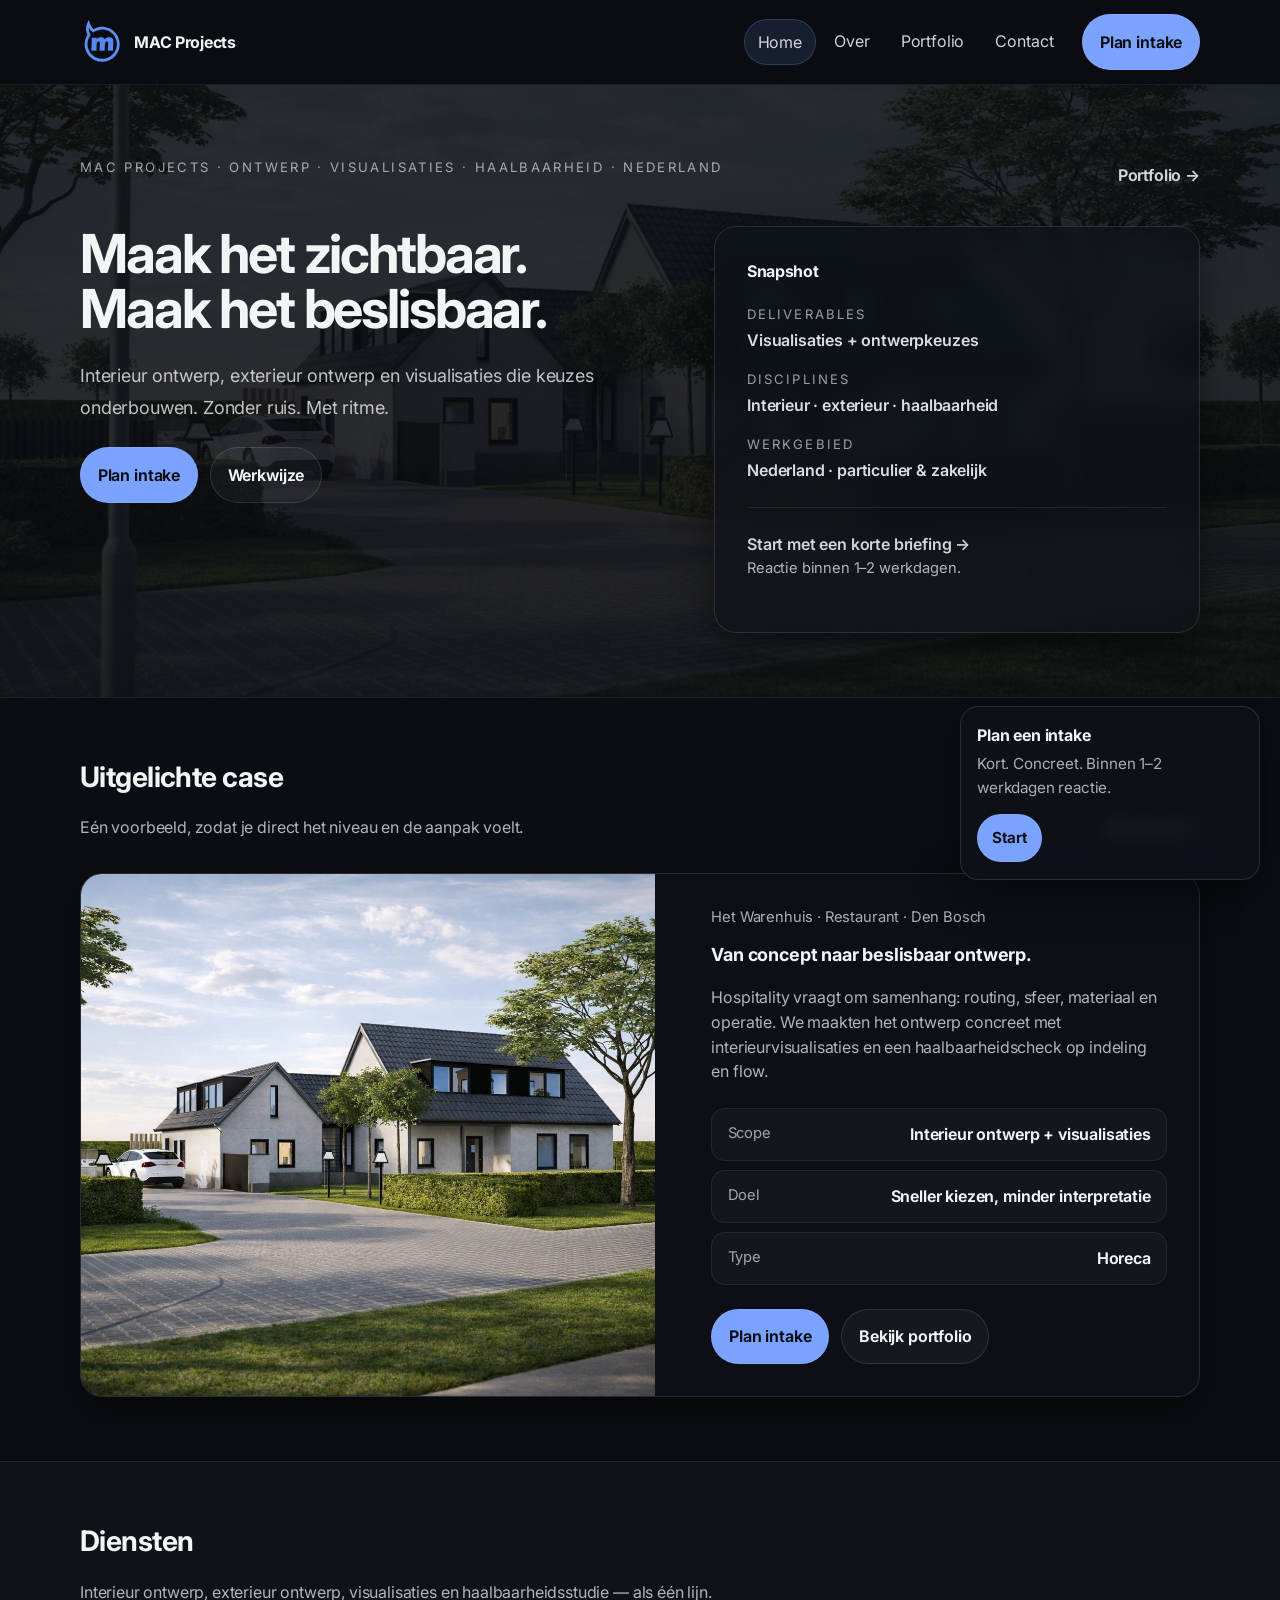
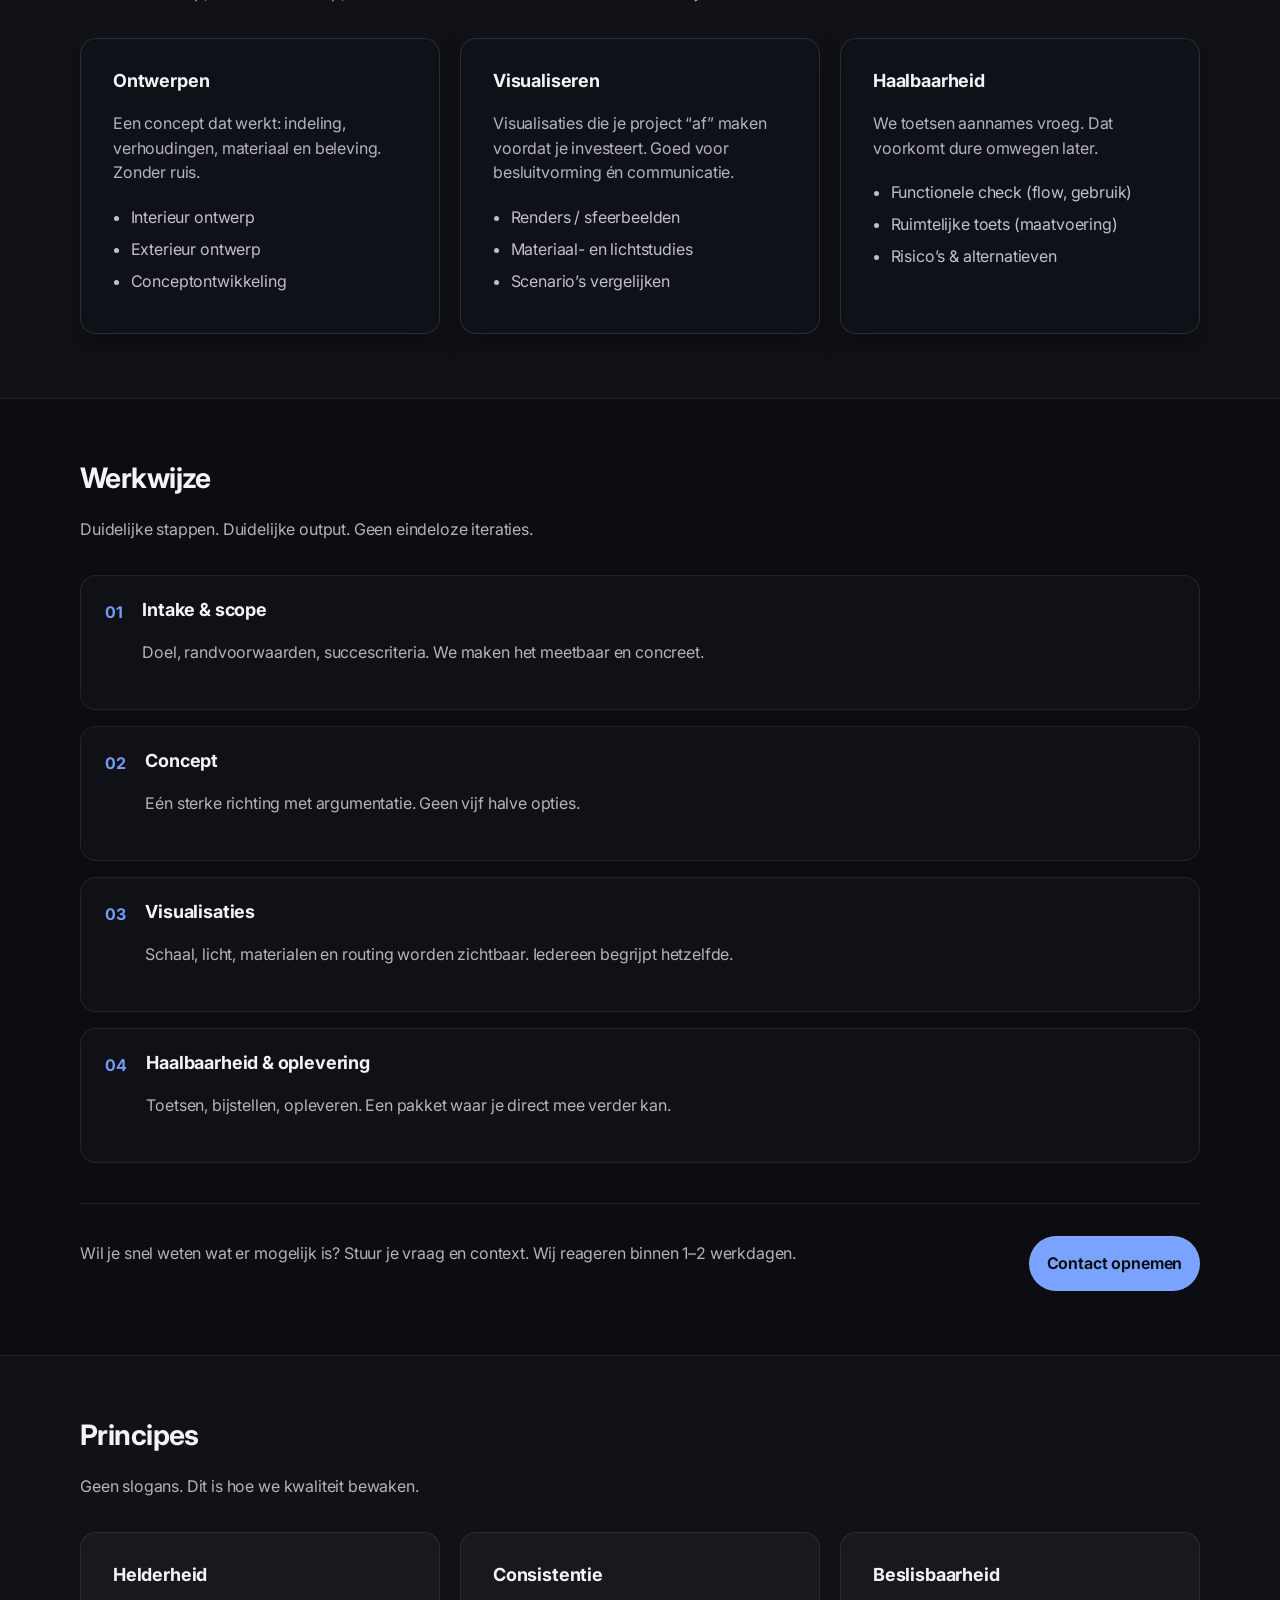
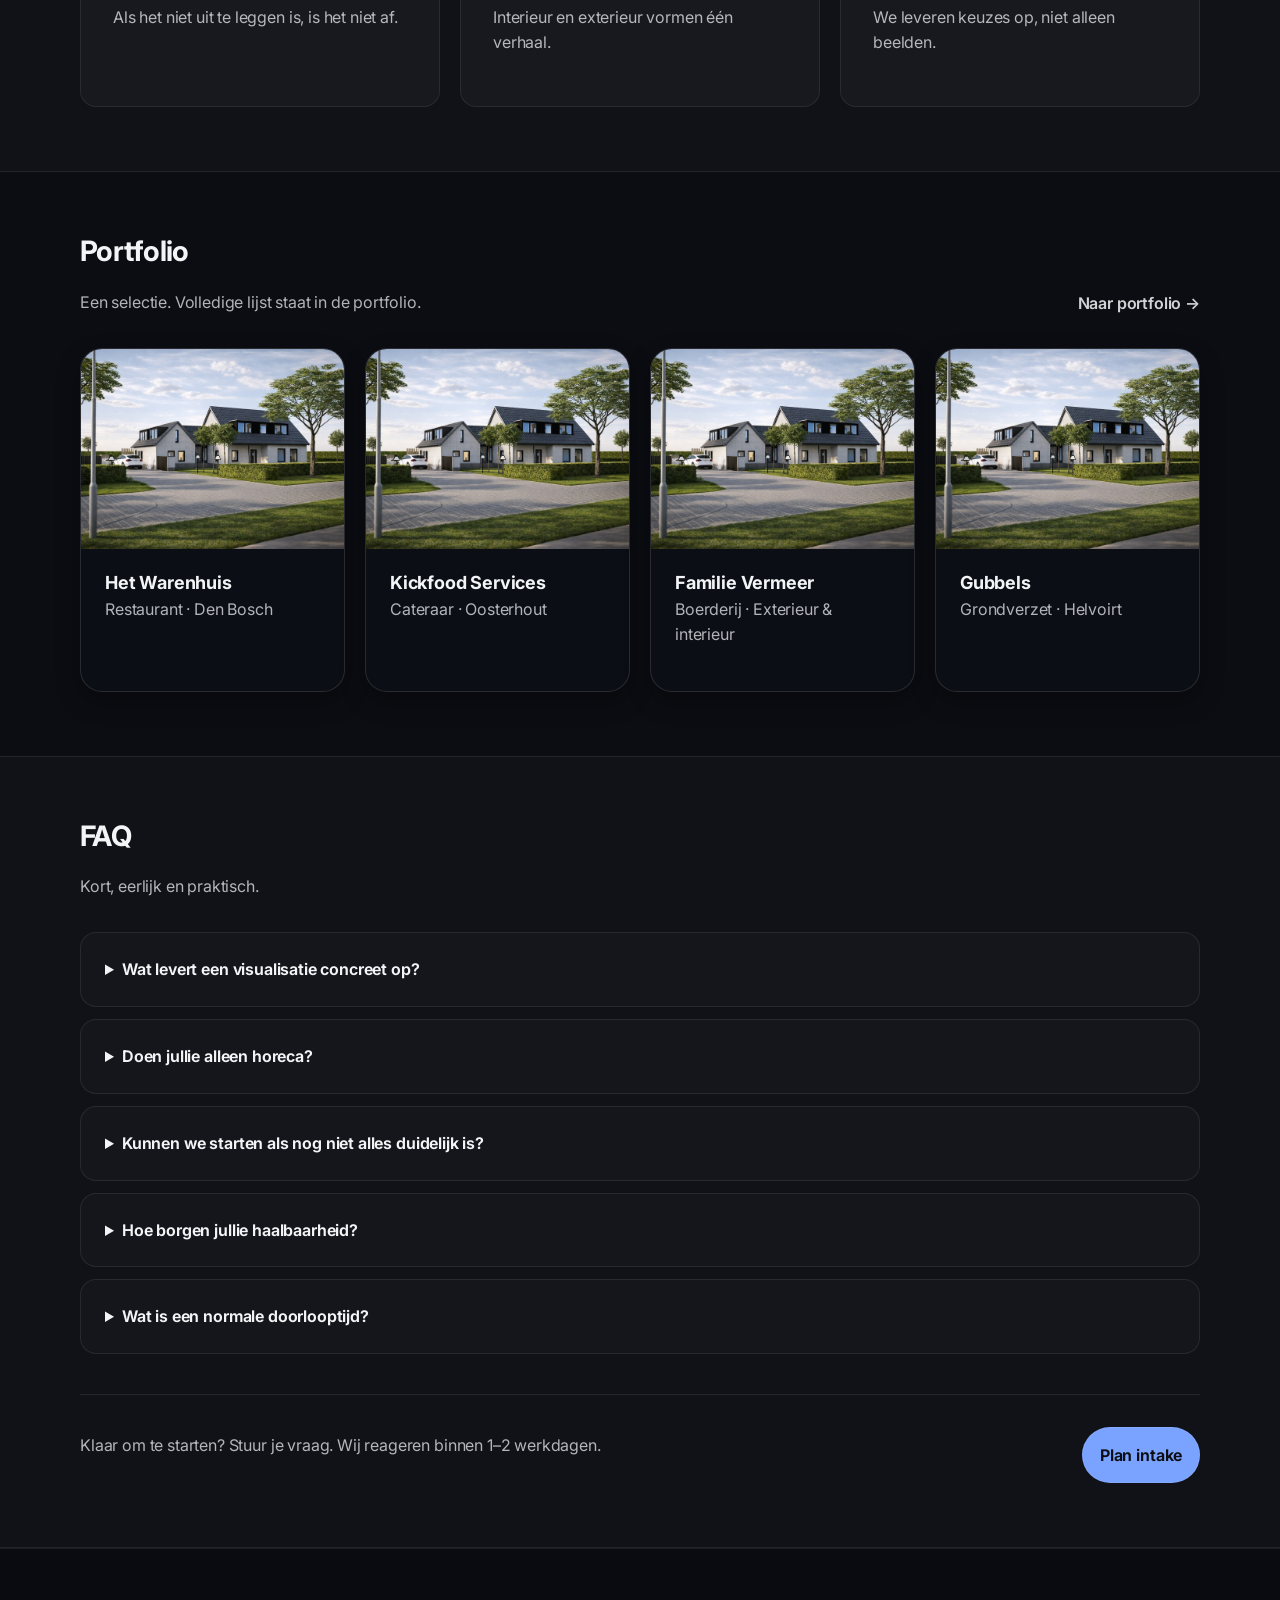
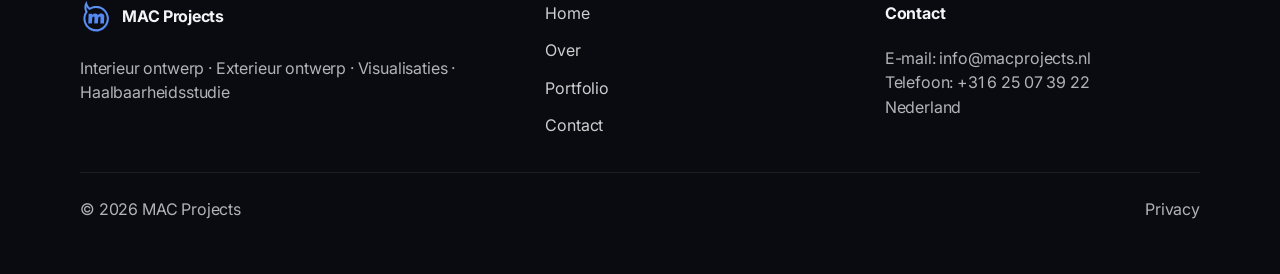
==== index.html @ a13d4998 "V1" ====
<!doctype html>
<html lang="nl">
<head>
    <meta charset="utf-8" />
    <meta name="viewport" content="width=device-width, initial-scale=1" />
    <meta name="theme-color" content="#0B0D12" />

    <title>MAC Projects — Interieur & Exterieur Ontwerp • Visualisaties • Haalbaarheidsstudie</title>
    <meta name="description" content="MAC Projects maakt ontwerpkeuzes zichtbaar met interieur ontwerp, exterieur ontwerp, visualisaties en haalbaarheidsstudie. Eigentijds, innovatief en strak uitgevoerd in Nederland." />

    <meta property="og:title" content="MAC Projects — Ontwerp & Visualisaties" />
    <meta property="og:description" content="Interieur ontwerp, exterieur ontwerp, visualisaties en haalbaarheidsstudie. Helder ontwerp. Snelle besluitvorming." />
    <meta property="og:type" content="website" />
    <meta property="og:locale" content="nl_NL" />
    <meta property="og:image" content="assets/hero.jpg" />

    <link rel="icon" href="assets/logo.svg" type="image/svg+xml" />
    <link rel="stylesheet" href="assets/styles.css" />
</head>

<body>
<a class="skip-link" href="#main">Sla navigatie over</a>

<header class="site-header" data-header>
    <div class="container header-inner">
        <a class="brand" href="index.html" aria-label="MAC Projects — Home">
            <img class="brand-mark" src="assets/logo.svg" alt="MAC Projects logo" />
            <span class="brand-name">MAC Projects</span>
        </a>

        <nav class="site-nav" aria-label="Hoofdnavigatie">
            <button class="nav-toggle" type="button" data-nav-toggle aria-label="Open menu" aria-expanded="false">
                <span class="nav-toggle-icon" aria-hidden="true"></span>
            </button>

            <ul class="nav-list" data-nav-list>
                <li><a class="nav-link is-active" href="index.html" aria-current="page">Home</a></li>
                <li><a class="nav-link" href="over.html">Over</a></li>
                <li><a class="nav-link" href="portfolio.html">Portfolio</a></li>
                <li><a class="nav-link" href="contact.html">Contact</a></li>
            </ul>
        </nav>

        <div class="header-cta">
            <a class="btn btn-primary" href="contact.html">Plan intake</a>
        </div>
    </div>
</header>

<main id="main">
    <!-- HERO -->
    <section class="hero hero-editorial" aria-label="Intro">
        <div class="hero-bg" aria-hidden="true">
            <!-- Replace: assets/hero.jpg -->
            <img src="assets/hero.jpg" alt="" loading="eager" decoding="async" />
        </div>

        <div class="container hero-editorial-inner">
            <div class="hero-topline">
                <p class="kicker">MAC Projects · ontwerp · visualisaties · haalbaarheid · Nederland</p>
                <a class="hero-link" href="portfolio.html" aria-label="Bekijk portfolio">Portfolio →</a>
            </div>

            <div class="hero-editorial-grid">
                <div class="hero-editorial-copy">
                    <h1 class="hero-title">
                        Maak het zichtbaar.<br />
                        Maak het beslisbaar.
                    </h1>

                    <p class="hero-sub">
                        Interieur ontwerp, exterieur ontwerp en visualisaties die keuzes onderbouwen.
                        Zonder ruis. Met ritme.
                    </p>

                    <div class="hero-actions">
                        <a class="btn btn-primary" href="contact.html">Plan intake</a>
                        <a class="btn btn-secondary" href="#process">Werkwijze</a>
                    </div>
                </div>

                <aside class="hero-rail" aria-label="Project snapshot">
                    <div class="hero-rail-card">
                        <p class="hero-rail-title">Snapshot</p>

                        <dl class="hero-facts">
                            <div class="hero-fact">
                                <dt>Deliverables</dt>
                                <dd>Visualisaties + ontwerpkeuzes</dd>
                            </div>
                            <div class="hero-fact">
                                <dt>Disciplines</dt>
                                <dd>Interieur · exterieur · haalbaarheid</dd>
                            </div>
                            <div class="hero-fact">
                                <dt>Werkgebied</dt>
                                <dd>Nederland · particulier & zakelijk</dd>
                            </div>
                        </dl>

                        <div class="hero-rail-cta">
                            <a class="link" href="contact.html">Start met een korte briefing →</a>
                            <p class="muted small">Reactie binnen 1–2 werkdagen.</p>
                        </div>
                    </div>
                </aside>
            </div>
        </div>
    </section>

    <!-- FEATURED CASE (quiet, premium) -->
    <section class="section" aria-label="Uitgelichte case">
        <div class="container">
            <div class="section-head split">
                <div>
                    <h2>Uitgelichte case</h2>
                    <p class="sub">
                        Eén voorbeeld, zodat je direct het niveau en de aanpak voelt.
                    </p>
                </div>
                <a class="link" href="portfolio.html#cases" aria-label="Bekijk alle cases">Alle cases →</a>
            </div>

            <article class="featured">
                <div class="featured-media">
                    <img src="assets/featured-case.jpg" alt="Uitgelichte case visual (placeholder)" loading="lazy" decoding="async" />
                </div>
                <div class="featured-body">
                    <p class="tagline">Het Warenhuis · Restaurant · Den Bosch</p>
                    <h3>Van concept naar beslisbaar ontwerp.</h3>
                    <p class="muted">
                        Hospitality vraagt om samenhang: routing, sfeer, materiaal en operatie. We maakten het ontwerp
                        concreet met interieurvisualisaties en een haalbaarheidscheck op indeling en flow.
                    </p>

                    <ul class="meta" aria-label="Projectdetails">
                        <li><span>Scope</span><strong>Interieur ontwerp + visualisaties</strong></li>
                        <li><span>Doel</span><strong>Sneller kiezen, minder interpretatie</strong></li>
                        <li><span>Type</span><strong>Horeca</strong></li>
                    </ul>

                    <div class="actions">
                        <a class="btn btn-primary" href="contact.html">Plan intake</a>
                        <a class="btn btn-secondary" href="portfolio.html#cases">Bekijk portfolio</a>
                    </div>
                </div>
            </article>
        </div>
    </section>

    <!-- SERVICES -->
    <section class="section section-muted" aria-label="Diensten">
        <div class="container">
            <div class="section-head">
                <h2>Diensten</h2>
                <p class="sub">
                    Interieur ontwerp, exterieur ontwerp, visualisaties en haalbaarheidsstudie — als één lijn.
                </p>
            </div>

            <div class="grid grid-3">
                <article class="card">
                    <h3>Ontwerpen</h3>
                    <p class="muted">
                        Een concept dat werkt: indeling, verhoudingen, materiaal en beleving. Zonder ruis.
                    </p>
                    <ul class="list">
                        <li>Interieur ontwerp</li>
                        <li>Exterieur ontwerp</li>
                        <li>Conceptontwikkeling</li>
                    </ul>
                </article>

                <article class="card">
                    <h3>Visualiseren</h3>
                    <p class="muted">
                        Visualisaties die je project “af” maken voordat je investeert. Goed voor besluitvorming én communicatie.
                    </p>
                    <ul class="list">
                        <li>Renders / sfeerbeelden</li>
                        <li>Materiaal- en lichtstudies</li>
                        <li>Scenario’s vergelijken</li>
                    </ul>
                </article>

                <article class="card">
                    <h3>Haalbaarheid</h3>
                    <p class="muted">
                        We toetsen aannames vroeg. Dat voorkomt dure omwegen later.
                    </p>
                    <ul class="list">
                        <li>Functionele check (flow, gebruik)</li>
                        <li>Ruimtelijke toets (maatvoering)</li>
                        <li>Risico’s & alternatieven</li>
                    </ul>
                </article>
            </div>
        </div>
    </section>

    <!-- PROCESS -->
    <section class="section" id="process" aria-label="Werkwijze">
        <div class="container">
            <div class="section-head">
                <h2>Werkwijze</h2>
                <p class="sub">
                    Duidelijke stappen. Duidelijke output. Geen eindeloze iteraties.
                </p>
            </div>

            <ol class="steps" aria-label="Processtappen">
                <li>
                    <span class="step-nr">01</span>
                    <div>
                        <h3>Intake & scope</h3>
                        <p class="muted">Doel, randvoorwaarden, succescriteria. We maken het meetbaar en concreet.</p>
                    </div>
                </li>
                <li>
                    <span class="step-nr">02</span>
                    <div>
                        <h3>Concept</h3>
                        <p class="muted">Eén sterke richting met argumentatie. Geen vijf halve opties.</p>
                    </div>
                </li>
                <li>
                    <span class="step-nr">03</span>
                    <div>
                        <h3>Visualisaties</h3>
                        <p class="muted">Schaal, licht, materialen en routing worden zichtbaar. Iedereen begrijpt hetzelfde.</p>
                    </div>
                </li>
                <li>
                    <span class="step-nr">04</span>
                    <div>
                        <h3>Haalbaarheid & oplevering</h3>
                        <p class="muted">Toetsen, bijstellen, opleveren. Een pakket waar je direct mee verder kan.</p>
                    </div>
                </li>
            </ol>

            <div class="cta-row">
                <p class="muted">
                    Wil je snel weten wat er mogelijk is? Stuur je vraag en context. Wij reageren binnen 1–2 werkdagen.
                </p>
                <a class="btn btn-primary" href="contact.html">Contact opnemen</a>
            </div>
        </div>
    </section>

    <!-- PRINCIPLES -->
    <section class="section section-muted" aria-label="Principes">
        <div class="container">
            <div class="section-head">
                <h2>Principes</h2>
                <p class="sub">Geen slogans. Dit is hoe we kwaliteit bewaken.</p>
            </div>

            <div class="grid grid-3">
                <article class="card card-quiet">
                    <h3>Helderheid</h3>
                    <p class="muted">Als het niet uit te leggen is, is het niet af.</p>
                </article>
                <article class="card card-quiet">
                    <h3>Consistentie</h3>
                    <p class="muted">Interieur en exterieur vormen één verhaal.</p>
                </article>
                <article class="card card-quiet">
                    <h3>Beslisbaarheid</h3>
                    <p class="muted">We leveren keuzes op, niet alleen beelden.</p>
                </article>
            </div>
        </div>
    </section>

    <!-- MINI PORTFOLIO STRIP -->
    <section class="section" aria-label="Selectie cases">
        <div class="container">
            <div class="section-head split">
                <div>
                    <h2>Portfolio</h2>
                    <p class="sub">Een selectie. Volledige lijst staat in de portfolio.</p>
                </div>
                <a class="link" href="portfolio.html">Naar portfolio →</a>
            </div>

            <div class="grid grid-4">
                <article class="case">
                    <a class="case-link" href="portfolio.html#cases" aria-label="Het Warenhuis">
                        <img src="assets/case-1.jpg" alt="Het Warenhuis (placeholder)" loading="lazy" decoding="async" />
                        <div class="case-body">
                            <h3>Het Warenhuis</h3>
                            <p class="muted">Restaurant · Den Bosch</p>
                        </div>
                    </a>
                </article>

                <article class="case">
                    <a class="case-link" href="portfolio.html#cases" aria-label="Kickfood Services">
                        <img src="assets/case-2.jpg" alt="Kickfood Services (placeholder)" loading="lazy" decoding="async" />
                        <div class="case-body">
                            <h3>Kickfood Services</h3>
                            <p class="muted">Cateraar · Oosterhout</p>
                        </div>
                    </a>
                </article>

                <article class="case">
                    <a class="case-link" href="portfolio.html#cases" aria-label="Familie Vermeer">
                        <img src="assets/case-7.jpg" alt="Familie Vermeer (placeholder)" loading="lazy" decoding="async" />
                        <div class="case-body">
                            <h3>Familie Vermeer</h3>
                            <p class="muted">Boerderij · Exterieur & interieur</p>
                        </div>
                    </a>
                </article>

                <article class="case">
                    <a class="case-link" href="portfolio.html#cases" aria-label="Gubbels">
                        <img src="assets/case-6.jpg" alt="Gubbels (placeholder)" loading="lazy" decoding="async" />
                        <div class="case-body">
                            <h3>Gubbels</h3>
                            <p class="muted">Grondverzet · Helvoirt</p>
                        </div>
                    </a>
                </article>
            </div>
        </div>
    </section>

    <!-- FAQ -->
    <section class="section section-muted" aria-label="FAQ">
        <div class="container">
            <div class="section-head">
                <h2>FAQ</h2>
                <p class="sub">Kort, eerlijk en praktisch.</p>
            </div>

            <div class="faq">
                <details class="faq-item">
                    <summary>Wat levert een visualisatie concreet op?</summary>
                    <div class="faq-body">
                        <p class="muted">
                            Het voorkomt interpretatie. Je ziet schaal, sfeer en keuzes. Dat versnelt besluitvorming en overleg met derden.
                        </p>
                    </div>
                </details>

                <details class="faq-item">
                    <summary>Doen jullie alleen horeca?</summary>
                    <div class="faq-body">
                        <p class="muted">
                            Nee. We werken ook voor particulieren en zakelijke projecten. Het gaat om de complexiteit van keuzes, niet de sector.
                        </p>
                    </div>
                </details>

                <details class="faq-item">
                    <summary>Kunnen we starten als nog niet alles duidelijk is?</summary>
                    <div class="faq-body">
                        <p class="muted">
                            Ja. Dan starten we met scope en randvoorwaarden. We maken eerst helder wat “goed” betekent voordat we uitwerken.
                        </p>
                    </div>
                </details>

                <details class="faq-item">
                    <summary>Hoe borgen jullie haalbaarheid?</summary>
                    <div class="faq-body">
                        <p class="muted">
                            Door vroeg te toetsen en scenario’s te vergelijken. We ontwerpen met realistische maatvoering en gebruik als basis.
                        </p>
                    </div>
                </details>

                <details class="faq-item">
                    <summary>Wat is een normale doorlooptijd?</summary>
                    <div class="faq-body">
                        <p class="muted">
                            Afhankelijk van scope. In de intake leggen we een strak ritme vast met feedbackmomenten en oplevering.
                        </p>
                    </div>
                </details>
            </div>

            <div class="cta-row">
                <p class="muted">Klaar om te starten? Stuur je vraag. Wij reageren binnen 1–2 werkdagen.</p>
                <a class="btn btn-primary" href="contact.html">Plan intake</a>
            </div>
        </div>
    </section>
</main>

<!-- Subtle: desktop sticky only; mobile bottom button -->
<a class="mobile-cta" href="contact.html" aria-label="Plan intake">Plan intake</a>

<aside class="sticky-cta" aria-label="Plan intake (desktop)">
    <div class="sticky-cta-inner">
        <p class="sticky-title">Plan een intake</p>
        <p class="sticky-sub">Kort. Concreet. Binnen 1–2 werkdagen reactie.</p>
        <a class="btn btn-primary btn-sm" href="contact.html">Start</a>
    </div>
</aside>

<footer class="site-footer">
    <div class="container footer-grid">
        <div>
            <div class="brand brand-footer">
                <img class="brand-mark" src="assets/logo.svg" alt="" width="24" height="24" />
                <span class="brand-name">MAC Projects</span>
            </div>
            <p class="muted footer-line">Interieur ontwerp · Exterieur ontwerp · Visualisaties · Haalbaarheidsstudie</p>
        </div>

        <nav class="footer-nav" aria-label="Footer navigatie">
            <a href="index.html">Home</a>
            <a href="over.html">Over</a>
            <a href="portfolio.html">Portfolio</a>
            <a href="contact.html">Contact</a>
        </nav>

        <div class="footer-meta">
            <p><strong>Contact</strong></p>
            <p class="muted">
                E-mail: <a href="mailto:info@macprojects.nl">info@macprojects.nl</a><br />
                Telefoon: <a href="tel:+31625073922">+31 6 25 07 39 22</a><br />
                Nederland
            </p>
        </div>
    </div>

    <div class="container footer-bottom">
        <p class="muted">© <span data-year></span> MAC Projects</p>
        <p class="muted"><a href="#" aria-label="Privacy placeholder">Privacy</a></p>
    </div>
</footer>

<script src="assets/script.js" defer></script>
</body>
</html>
---- assets/styles.css ----
/* =========================================================
   MAC Projects — Premium minimal (quiet luxury)
   Goal: "built by a top developer", not "AI design kit".
   - Low-saturation palette
   - No gradients, no glows
   - Strong typographic hierarchy
   - Plenty of negative space
========================================================= */

/* One font import max (Inter) */
@import url("https://fonts.googleapis.com/css2?family=Inter:wght@400;500;600;700&display=swap");

:root{
    --bg: #0B0D12;
    --panel: #0F121A;
    --panel-2: #121827;
    --text: #F3F4F6;
    --muted: rgba(243,244,246,.72);
    --border: rgba(243,244,246,.12);
    --border-2: rgba(243,244,246,.08);

    /* Accent: muted graphite-blue (not "lief") */
    --accent: #7AA2FF;
    --accent-ink: #0B0D12;

    --font: "Inter", ui-sans-serif, system-ui, -apple-system, Segoe UI, Roboto, Helvetica, Arial, "Apple Color Emoji","Segoe UI Emoji";

    --container: 1120px;

    --r-sm: 12px;
    --r: 16px;
    --r-lg: 22px;

    --s-1: .25rem;
    --s-2: .5rem;
    --s-3: .75rem;
    --s-4: 1rem;
    --s-5: 1.25rem;
    --s-6: 1.5rem;
    --s-7: 2rem;
    --s-8: 2.5rem;
    --s-9: 3.25rem;
    --s-10: 4rem;

    --shadow: 0 14px 40px rgba(0,0,0,.45);
    --shadow-soft: 0 10px 24px rgba(0,0,0,.30);

    --ease: cubic-bezier(.2,.8,.2,1);
    --dur: 160ms;

    --h1: clamp(2.2rem, 3vw, 3.1rem);
    --h2: clamp(1.6rem, 2.2vw, 2.2rem);
    --h3: 1.125rem;
    --lead: 1.125rem;
    --small: .92rem;
}

*{ box-sizing: border-box; }
html, body{ height: 100%; }
html{ scroll-behavior: smooth; }
body{
    margin: 0;
    font-family: var(--font);
    background: var(--bg);
    color: var(--text);
    line-height: 1.55;
    letter-spacing: -0.01em;
}

img{ max-width: 100%; display: block; }
a{ color: inherit; text-decoration: none; }
p{ margin: 0 0 var(--s-5); }

.container{
    width: min(100% - 2rem, var(--container));
    margin-inline: auto;
}

.skip-link{
    position: absolute;
    left: -999px; top: 0;
    background: var(--text);
    color: #000;
    padding: .75rem 1rem;
    border-radius: 10px;
    z-index: 9999;
}
.skip-link:focus{ left: 1rem; top: 1rem; outline: none; }

:focus-visible{
    outline: 2px solid var(--accent);
    outline-offset: 3px;
    border-radius: 10px;
}

/* Type */
h1, h2, h3{ margin: 0 0 var(--s-5); line-height: 1.12; }
h1{ font-size: var(--h1); letter-spacing: -0.03em; }
h2{ font-size: var(--h2); letter-spacing: -0.02em; }
h3{ font-size: var(--h3); letter-spacing: -0.01em; }

.lead{
    font-size: var(--lead);
    color: var(--muted);
    max-width: 66ch;
    line-height: 1.75;
}
.muted{ color: var(--muted); }
.small{ font-size: var(--small); }

.kicker{
    margin: 0 0 var(--s-4);
    color: rgba(243,244,246,.64);
    letter-spacing: .18em;
    text-transform: uppercase;
    font-size: .82rem;
}

.link{
    color: rgba(243,244,246,.86);
    font-weight: 600;
    letter-spacing: -0.01em;
}
.link:hover{ color: var(--text); }

/* Header */
.site-header{
    position: sticky;
    top: 0;
    z-index: 50;
    background: rgba(11,13,18,.72);
    backdrop-filter: blur(10px);
    border-bottom: 1px solid var(--border-2);
}
.site-header.is-scrolled{
    background: rgba(11,13,18,.86);
    border-bottom-color: var(--border);
}

.header-inner{
    display: grid;
    grid-template-columns: 1fr auto auto;
    align-items: center;
    gap: var(--s-4);
    padding: .9rem 0;
}

.brand{
    display: inline-flex;
    align-items: center;
    gap: .65rem;
}
.brand-mark{
    height: 44px;        /* Groter logo */
    width: auto;         /* Houd verhoudingen correct */
    display: block;
    object-fit: contain; /* Extra zekerheid */
}

.brand-name{
    font-weight: 700;
    letter-spacing: -0.02em;
}

.brand-footer .brand-mark{
    height: 32px;
    width: auto;
}

.nav-toggle{
    width: 44px; height: 44px;
    background: transparent;
    border: 1px solid var(--border);
    border-radius: 12px;
    color: var(--text);
    display: inline-flex;
    align-items: center;
    justify-content: center;
}
.nav-toggle-icon{
    width: 18px; height: 12px;
    position: relative;
}
.nav-toggle-icon::before,
.nav-toggle-icon::after{
    content: "";
    position: absolute;
    left: 0; right: 0;
    height: 2px;
    background: rgba(243,244,246,.9);
    border-radius: 999px;
    transition: transform var(--dur) var(--ease), top var(--dur) var(--ease);
}
.nav-toggle-icon::before{ top: 0; }
.nav-toggle-icon::after{ top: 10px; }

.site-nav{ position: relative; }

.nav-list{
    list-style: none;
    padding: .5rem;
    margin: 0;
    position: absolute;
    right: 0;
    top: calc(100% + .75rem);
    width: min(84vw, 320px);
    border-radius: 16px;
    border: 1px solid var(--border);
    background: rgba(15,18,26,.95);
    box-shadow: var(--shadow-soft);
    display: none;
}
.nav-list.is-open{ display: block; }

.nav-link{
    display: block;
    padding: .85rem .9rem;
    border-radius: 12px;
    color: rgba(243,244,246,.86);
}
.nav-link:hover{ background: rgba(243,244,246,.05); }
.nav-link.is-active{
    background: rgba(122,162,255,.12);
    border: 1px solid rgba(122,162,255,.22);
}

.header-cta{ display: none; }

/* Buttons */
.btn{
    display: inline-flex;
    align-items: center;
    justify-content: center;
    padding: .9rem 1.05rem;
    border-radius: 999px;
    border: 1px solid transparent;
    font-weight: 650;
    letter-spacing: -0.01em;
    transition: transform var(--dur) var(--ease), background var(--dur) var(--ease), border-color var(--dur) var(--ease);
    white-space: nowrap;
}
.btn:active{ transform: translateY(1px); }
.btn-primary{
    background: var(--accent);
    color: var(--accent-ink);
    border-color: rgba(255,255,255,.08);
}
.btn-primary:hover{ transform: translateY(-1px); }
.btn-secondary{
    background: rgba(243,244,246,.04);
    border-color: var(--border);
    color: var(--text);
}
.btn-secondary:hover{ background: rgba(243,244,246,.06); }
.btn-sm{ padding: .72rem .9rem; font-size: .95rem; }

/* Layout sections */
.section{ padding: var(--s-10) 0; }
.section-muted{
    border-top: 1px solid var(--border-2);
    border-bottom: 1px solid var(--border-2);
    background: rgba(243,244,246,.02);
}

.section-head{ margin-bottom: var(--s-7); }
.section-head.split{
    display: flex;
    align-items: flex-end;
    justify-content: space-between;
    gap: var(--s-6);
}
.sub{
    margin: 0;
    color: var(--muted);
    max-width: 72ch;
    line-height: 1.75;
}

/* Hero */
.hero{ padding: var(--s-10) 0 var(--s-9); }
.hero-grid{ display: grid; gap: var(--s-8); }
.actions{ display: flex; flex-wrap: wrap; gap: .75rem; margin-top: var(--s-6); }

.proof{
    margin: var(--s-7) 0 0;
    padding: var(--s-6) 0 0;
    border-top: 1px solid var(--border-2);
    display: grid;
    gap: var(--s-4);
}
.proof-item dt{
    font-size: .82rem;
    letter-spacing: .16em;
    text-transform: uppercase;
    color: rgba(243,244,246,.62);
}
.proof-item dd{ margin: .25rem 0 0; font-weight: 600; }

.frame{
    border-radius: var(--r-lg);
    overflow: hidden;
    border: 1px solid var(--border);
    background: rgba(243,244,246,.02);
    box-shadow: var(--shadow);
}
.frame img{
    width: 100%;
    height: min(52vh, 520px);
    object-fit: cover;
}
.caption{
    padding: var(--s-5);
    border-top: 1px solid var(--border-2);
    color: rgba(243,244,246,.62);
    font-size: var(--small);
}

/* Featured */
.featured{
    display: grid;
    gap: var(--s-6);
    border-radius: var(--r-lg);
    overflow: hidden;
    border: 1px solid var(--border);
    background: rgba(15,18,26,.65);
    box-shadow: var(--shadow);
}
.featured-media img{
    width: 100%;
    height: 320px;
    object-fit: cover;
}
.featured-body{ padding: var(--s-7); }
.tagline{
    margin: 0 0 var(--s-4);
    color: rgba(243,244,246,.70);
    font-size: var(--small);
}
.meta{
    list-style: none;
    padding: 0;
    margin: var(--s-6) 0 0;
    display: grid;
    gap: .6rem;
}
.meta li{
    display: flex;
    justify-content: space-between;
    gap: var(--s-4);
    padding: .8rem .95rem;
    border-radius: 14px;
    border: 1px solid var(--border-2);
    background: rgba(243,244,246,.03);
}
.meta li span{ color: rgba(243,244,246,.65); font-size: var(--small); }
.meta li strong{ font-weight: 650; }

/* Grid & cards */
.grid{ display: grid; gap: var(--s-5); }
.grid-2{ grid-template-columns: 1fr; }
.grid-3{ grid-template-columns: 1fr; }
.grid-4{ grid-template-columns: 1fr; }

.card{
    border-radius: var(--r);
    border: 1px solid var(--border);
    background: rgba(15,18,26,.55);
    padding: var(--s-7);
    box-shadow: var(--shadow-soft);
}
.card-quiet{
    background: rgba(243,244,246,.03);
    border-color: var(--border-2);
    box-shadow: none;
}

.list{
    margin: var(--s-5) 0 0;
    padding-left: 1.1rem;
    color: rgba(243,244,246,.78);
}
.list li{ margin: .45rem 0; }

/* Steps */
.steps{
    list-style: none;
    padding: 0;
    margin: 0;
    display: grid;
    gap: var(--s-4);
}
.steps li{
    display: grid;
    grid-template-columns: auto 1fr;
    gap: var(--s-5);
    padding: var(--s-6);
    border-radius: var(--r);
    border: 1px solid var(--border-2);
    background: rgba(243,244,246,.02);
}
.step-nr{
    font-weight: 700;
    color: rgba(122,162,255,.95);
    letter-spacing: -0.02em;
}

/* CTA row */
.cta-row{
    margin-top: var(--s-8);
    padding-top: var(--s-7);
    border-top: 1px solid var(--border-2);
    display: grid;
    gap: var(--s-4);
    align-items: center;
}

/* Page hero */
.page-hero{ padding: var(--s-10) 0 var(--s-8); }
.mt{ margin-top: var(--s-6); }

/* Filters */
.filters{
    margin-top: var(--s-6);
    display: flex;
    flex-wrap: wrap;
    gap: .5rem;
}
.filter{
    appearance: none;
    border: 1px solid var(--border);
    background: rgba(243,244,246,.03);
    color: rgba(243,244,246,.86);
    padding: .55rem .75rem;
    border-radius: 999px;
    font-weight: 650;
    font-size: .92rem;
    cursor: pointer;
}
.filter:hover{ background: rgba(243,244,246,.05); }
.filter.is-active{
    background: rgba(122,162,255,.14);
    border-color: rgba(122,162,255,.24);
}

/* Case grid */
.case-grid{
    display: grid;
    gap: var(--s-5);
}
.case-card{
    border-radius: var(--r-lg);
    overflow: hidden;
    border: 1px solid var(--border);
    background: rgba(15,18,26,.55);
    box-shadow: var(--shadow-soft);
}
.case-card img{
    width: 100%;
    height: 220px;
    object-fit: cover;
}
.case-content{ padding: var(--s-7); }
.case-meta{
    margin: var(--s-5) 0 0;
    padding: 0;
    list-style: none;
    display: grid;
    gap: .35rem;
    color: rgba(243,244,246,.72);
    font-size: var(--small);
}

/* Small portfolio cards (home strip) */
.case{
    border-radius: var(--r-lg);
    border: 1px solid var(--border);
    overflow: hidden;
    background: rgba(15,18,26,.55);
    box-shadow: var(--shadow-soft);
}
.case-link{ display: block; height: 100%; }
.case img{ width: 100%; height: 200px; object-fit: cover; }
.case-body{ padding: var(--s-6); }
.case-body h3{ margin-bottom: .25rem; }

/* FAQ */
.faq{ display: grid; gap: .75rem; }
.faq-item{
    border-radius: var(--r);
    border: 1px solid var(--border-2);
    background: rgba(243,244,246,.02);
    padding: .25rem;
}
.faq-item summary{
    cursor: pointer;
    padding: var(--s-5);
    border-radius: calc(var(--r) - 6px);
    font-weight: 650;
}
.faq-item summary:hover{ background: rgba(243,244,246,.04); }
.faq-body{ padding: 0 var(--s-5) var(--s-5); }

/* Form */
.form-wrap{
    display: grid;
    gap: var(--s-6);
    align-items: start;
}
.form{
    border-radius: var(--r-lg);
    border: 1px solid var(--border);
    background: rgba(15,18,26,.55);
    padding: var(--s-7);
    box-shadow: var(--shadow-soft);
}
.form-grid{
    display: grid;
    grid-template-columns: 1fr;
    gap: var(--s-5);
}
.field label{
    display: inline-block;
    margin-bottom: .45rem;
    font-weight: 650;
}
input, textarea, select{
    width: 100%;
    padding: .9rem 1rem;
    border-radius: 14px;
    border: 1px solid var(--border);
    background: rgba(11,13,18,.60);
    color: var(--text);
    font: inherit;
}
textarea::placeholder{ color: rgba(243,244,246,.45); }

.field-full{ grid-column: 1 / -1; }
.form-actions{
    display: grid;
    gap: var(--s-4);
    margin-top: var(--s-6);
}
.form-status{
    margin-top: var(--s-5);
    padding: var(--s-5);
    border-radius: 14px;
    border: 1px dashed rgba(243,244,246,.22);
    color: rgba(243,244,246,.86);
    display: none;
}
.form-status.is-visible{ display: block; }
.form-status.is-success{
    border-style: solid;
    border-color: rgba(122,162,255,.30);
    background: rgba(122,162,255,.10);
}
.form-status.is-error{
    border-style: solid;
    border-color: rgba(255,107,107,.35);
    background: rgba(255,107,107,.08);
}

.aside .card{ padding: var(--s-6); }
.mini{ margin: 0; padding-left: 1.1rem; color: rgba(243,244,246,.78); }
.mini li{ margin: .5rem 0; }

/* Footer */
.site-footer{
    padding: var(--s-9) 0 var(--s-7);
    border-top: 1px solid var(--border-2);
    background: rgba(0,0,0,.12);
}
.footer-grid{
    display: grid;
    gap: var(--s-6);
}
.footer-line{ margin-top: var(--s-4); max-width: 56ch; }
.footer-nav{ display: grid; gap: .65rem; }
.footer-nav a{ color: rgba(243,244,246,.84); }
.footer-nav a:hover{ color: var(--text); }
.footer-bottom{
    margin-top: var(--s-7);
    padding-top: var(--s-6);
    border-top: 1px solid var(--border-2);
    display: flex;
    justify-content: space-between;
    gap: var(--s-6);
    flex-wrap: wrap;
}

/* Mobile CTA (subtle bottom bar) */
.mobile-cta{
    position: fixed;
    left: 1rem;
    right: 1rem;
    bottom: 1rem;
    z-index: 60;
    padding: .95rem 1rem;
    text-align: center;
    border-radius: 999px;
    background: rgba(243,244,246,.06);
    border: 1px solid var(--border);
    backdrop-filter: blur(10px);
    box-shadow: var(--shadow-soft);
    font-weight: 650;
}

/* Desktop sticky CTA */
.sticky-cta{ display: none; }

/* Responsive */
@media (min-width: 640px){
    .grid-2{ grid-template-columns: repeat(2, 1fr); }
    .grid-3{ grid-template-columns: repeat(3, 1fr); }
    .grid-4{ grid-template-columns: repeat(2, 1fr); }
    .case-grid{ grid-template-columns: repeat(2, 1fr); }
    .form-grid{ grid-template-columns: repeat(2, 1fr); }
    .cta-row{ grid-template-columns: 1fr auto; }
    .proof{ grid-template-columns: repeat(2, 1fr); }
}

@media (min-width: 1024px){
    .nav-toggle{ display: none; }
    .nav-list{
        position: static;
        display: flex !important;
        width: auto;
        gap: .35rem;
        border: 0;
        padding: 0;
        background: transparent;
        box-shadow: none;
    }
    .nav-link{ padding: .6rem .8rem; border-radius: 999px; }
    .header-cta{ display: block; }

    .hero-grid{ grid-template-columns: 1.05fr .95fr; align-items: center; }
    .featured{ grid-template-columns: 1.05fr .95fr; }
    .featured-media img{ height: 100%; min-height: 420px; }

    .grid-4{ grid-template-columns: repeat(4, 1fr); }
    .case-grid{ grid-template-columns: repeat(3, 1fr); }

    .footer-grid{ grid-template-columns: 1.4fr 1fr 1fr; }

    .form-wrap{ grid-template-columns: 1.15fr .85fr; }

    .mobile-cta{ display: none; }
    .sticky-cta{
        display: block;
        position: fixed;
        right: 1.25rem;
        bottom: 1.25rem;
        z-index: 60;
        width: 300px;
    }
    .sticky-cta-inner{
        padding: 1rem 1rem 1.05rem;
        border-radius: 18px;
        border: 1px solid var(--border);
        background: rgba(15,18,26,.82);
        backdrop-filter: blur(10px);
        box-shadow: var(--shadow);
    }
    .sticky-title{ margin: 0; font-weight: 700; }
    .sticky-sub{ margin: .25rem 0 .9rem; color: rgba(243,244,246,.70); font-size: .95rem; }
}

@media (prefers-reduced-motion: reduce){
    html{ scroll-behavior: auto; }
    .btn, .nav-toggle-icon::before, .nav-toggle-icon::after{ transition: none; }
}

/* =========================================================
   Hero — editorial variant (completely different layout)
========================================================= */

.hero-editorial{
    position: relative;
    padding: var(--s-10) 0 var(--s-9);
    border-bottom: 1px solid var(--border-2);
    overflow: hidden;
}

.hero-bg{
    position: absolute;
    inset: 0;
    z-index: 0;
    opacity: .34; /* tuned for readability */
}

.hero-bg::after{
    content:"";
    position: absolute;
    inset: 0;
    background: rgba(11,13,18,.62); /* quiet overlay, no gradient */
}

.hero-bg img{
    width: 100%;
    height: 100%;
    object-fit: cover;
    transform: scale(1.02);
    filter: contrast(1.05) saturate(.9);
}

.hero-editorial-inner{
    position: relative;
    z-index: 1;
}

.hero-topline{
    display: flex;
    align-items: center;
    justify-content: space-between;
    gap: var(--s-6);
    margin-bottom: var(--s-7);
}

.hero-link{
    font-weight: 650;
    color: rgba(243,244,246,.86);
    letter-spacing: -0.01em;
}
.hero-link:hover{ color: var(--text); }

.hero-editorial-grid{
    display: grid;
    gap: var(--s-7);
}

.hero-title{
    font-size: clamp(2.4rem, 4.2vw, 4.1rem);
    letter-spacing: -0.04em;
    line-height: 1.03;
    margin-bottom: var(--s-6);
}

.hero-sub{
    margin: 0;
    color: rgba(243,244,246,.78);
    font-size: var(--lead);
    line-height: 1.75;
    max-width: 62ch;
}

.hero-actions{
    display: flex;
    flex-wrap: wrap;
    gap: .75rem;
    margin-top: var(--s-6);
}

.hero-rail{
    width: 100%;
}

.hero-rail-card{
    border-radius: var(--r-lg);
    border: 1px solid var(--border);
    background: rgba(15,18,26,.72);
    backdrop-filter: blur(10px);
    box-shadow: var(--shadow);
    padding: var(--s-7);
}

.hero-rail-title{
    margin: 0 0 var(--s-5);
    font-weight: 700;
    letter-spacing: -0.02em;
}

.hero-facts{
    margin: 0;
    display: grid;
    gap: var(--s-4);
}

.hero-fact dt{
    font-size: .82rem;
    letter-spacing: .16em;
    text-transform: uppercase;
    color: rgba(243,244,246,.62);
    margin-bottom: .25rem;
}

.hero-fact dd{
    margin: 0;
    font-weight: 600;
    color: rgba(243,244,246,.90);
}

.hero-rail-cta{
    margin-top: var(--s-6);
    padding-top: var(--s-6);
    border-top: 1px solid var(--border-2);
}

/* Responsive layout */
@media (min-width: 1024px){
    .hero-editorial{
        padding: calc(var(--s-10) + .5rem) 0 var(--s-10);
    }

    .hero-editorial-grid{
        grid-template-columns: 1.1fr .9fr;
        align-items: start;
        gap: var(--s-8);
    }

    .hero-rail-card{
        position: sticky;
        top: 92px; /* sits under sticky header */
    }
}
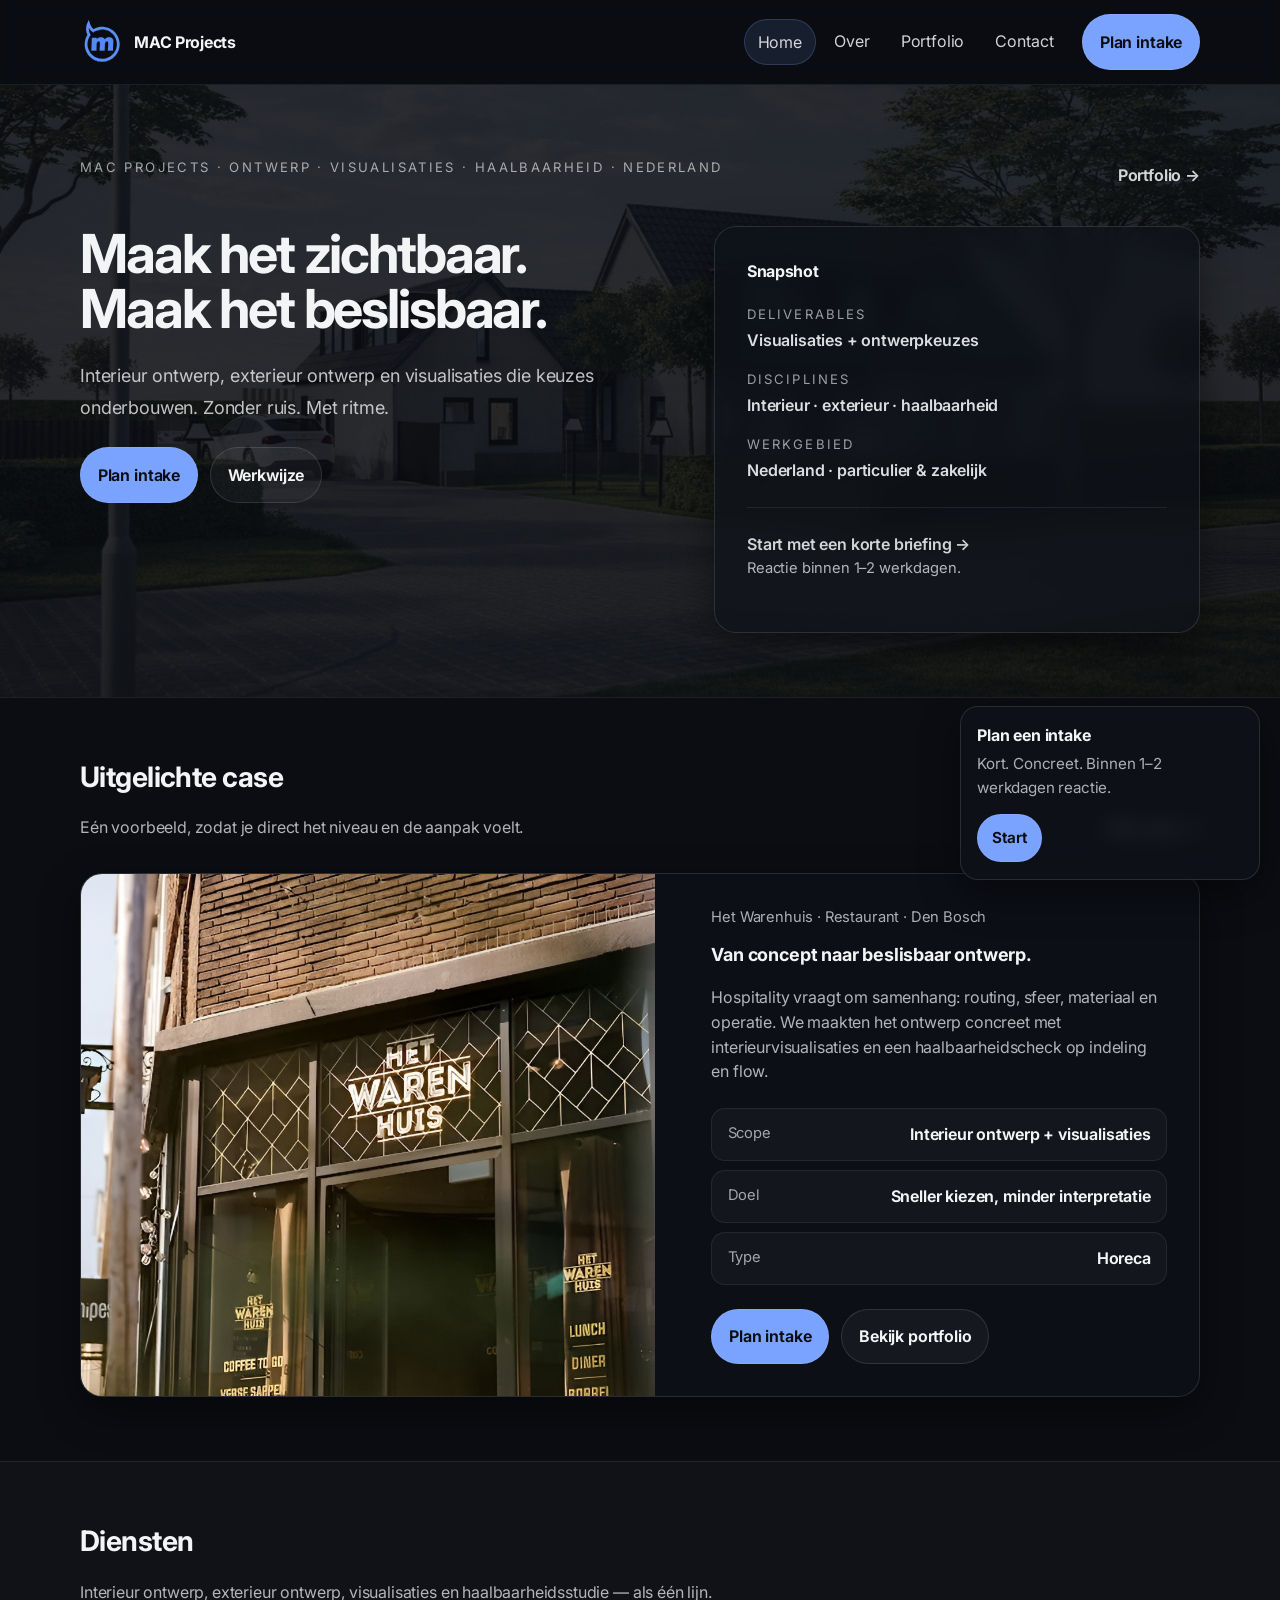
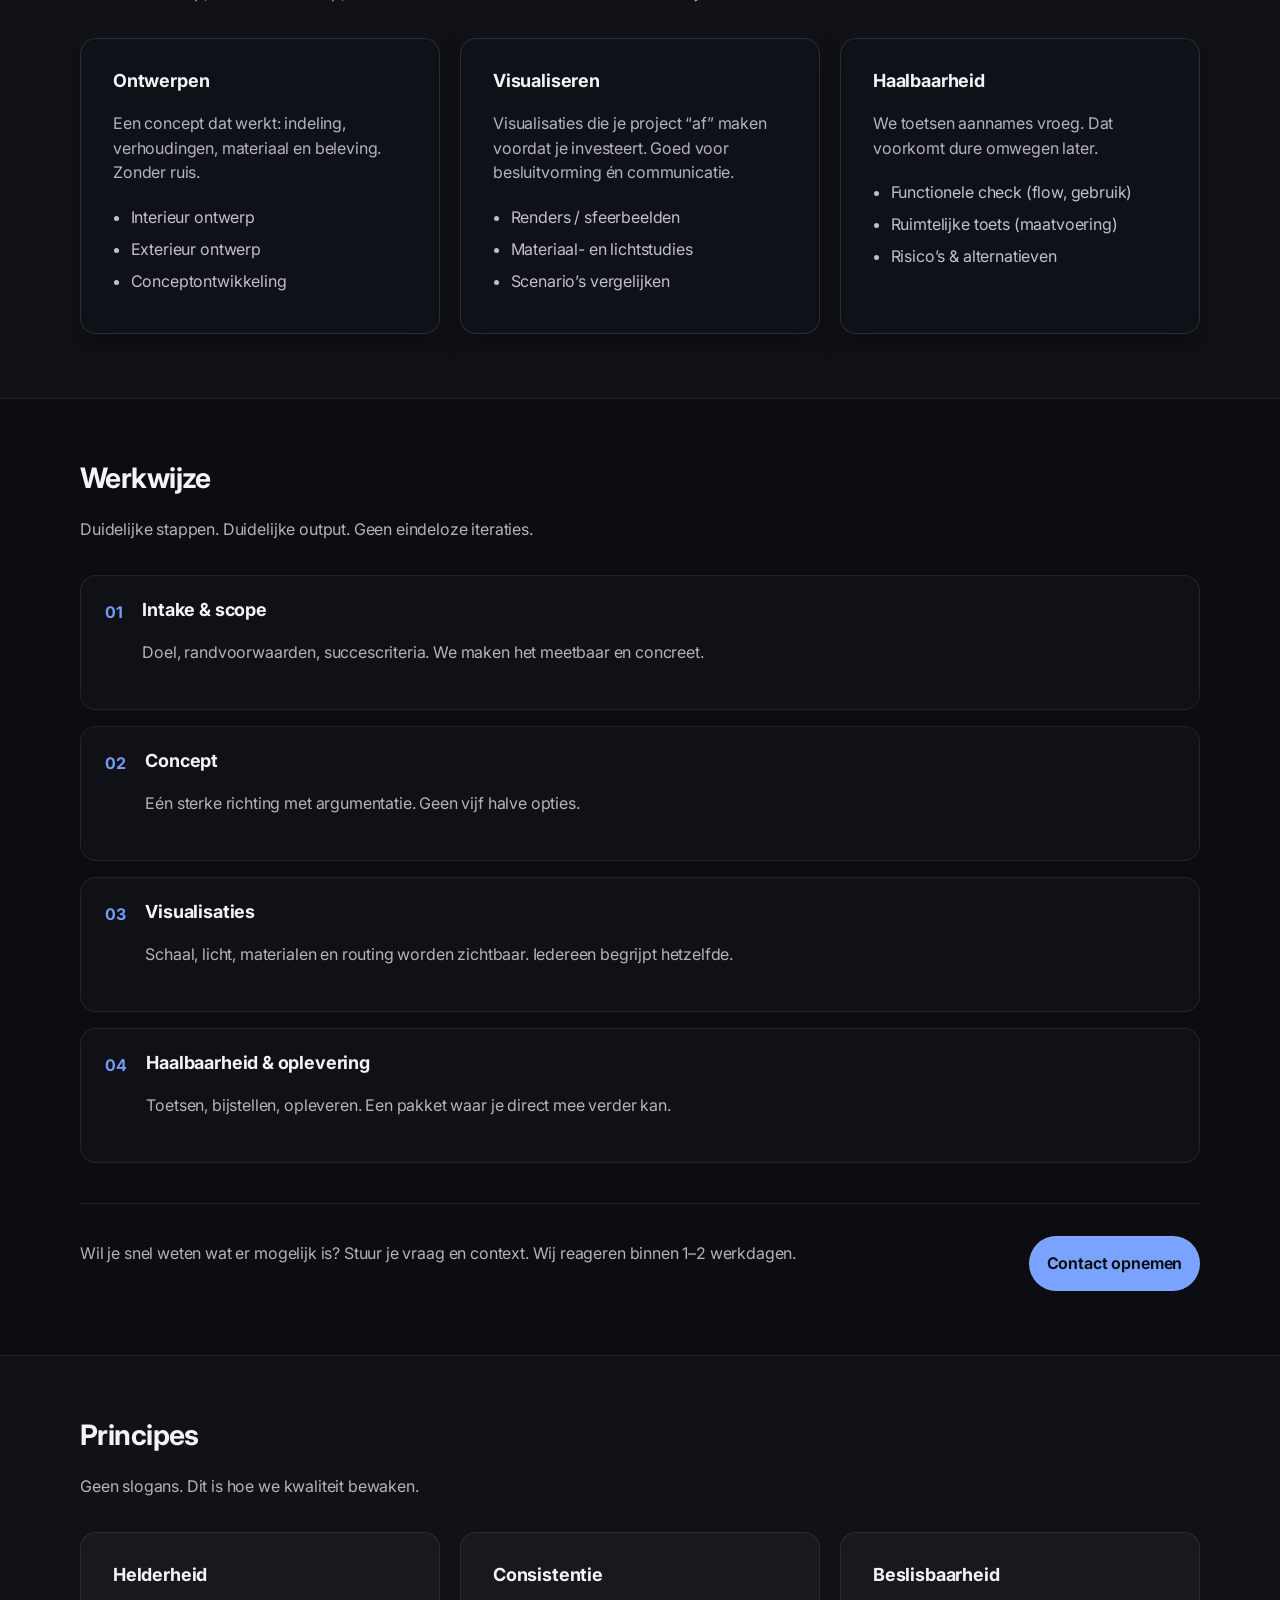
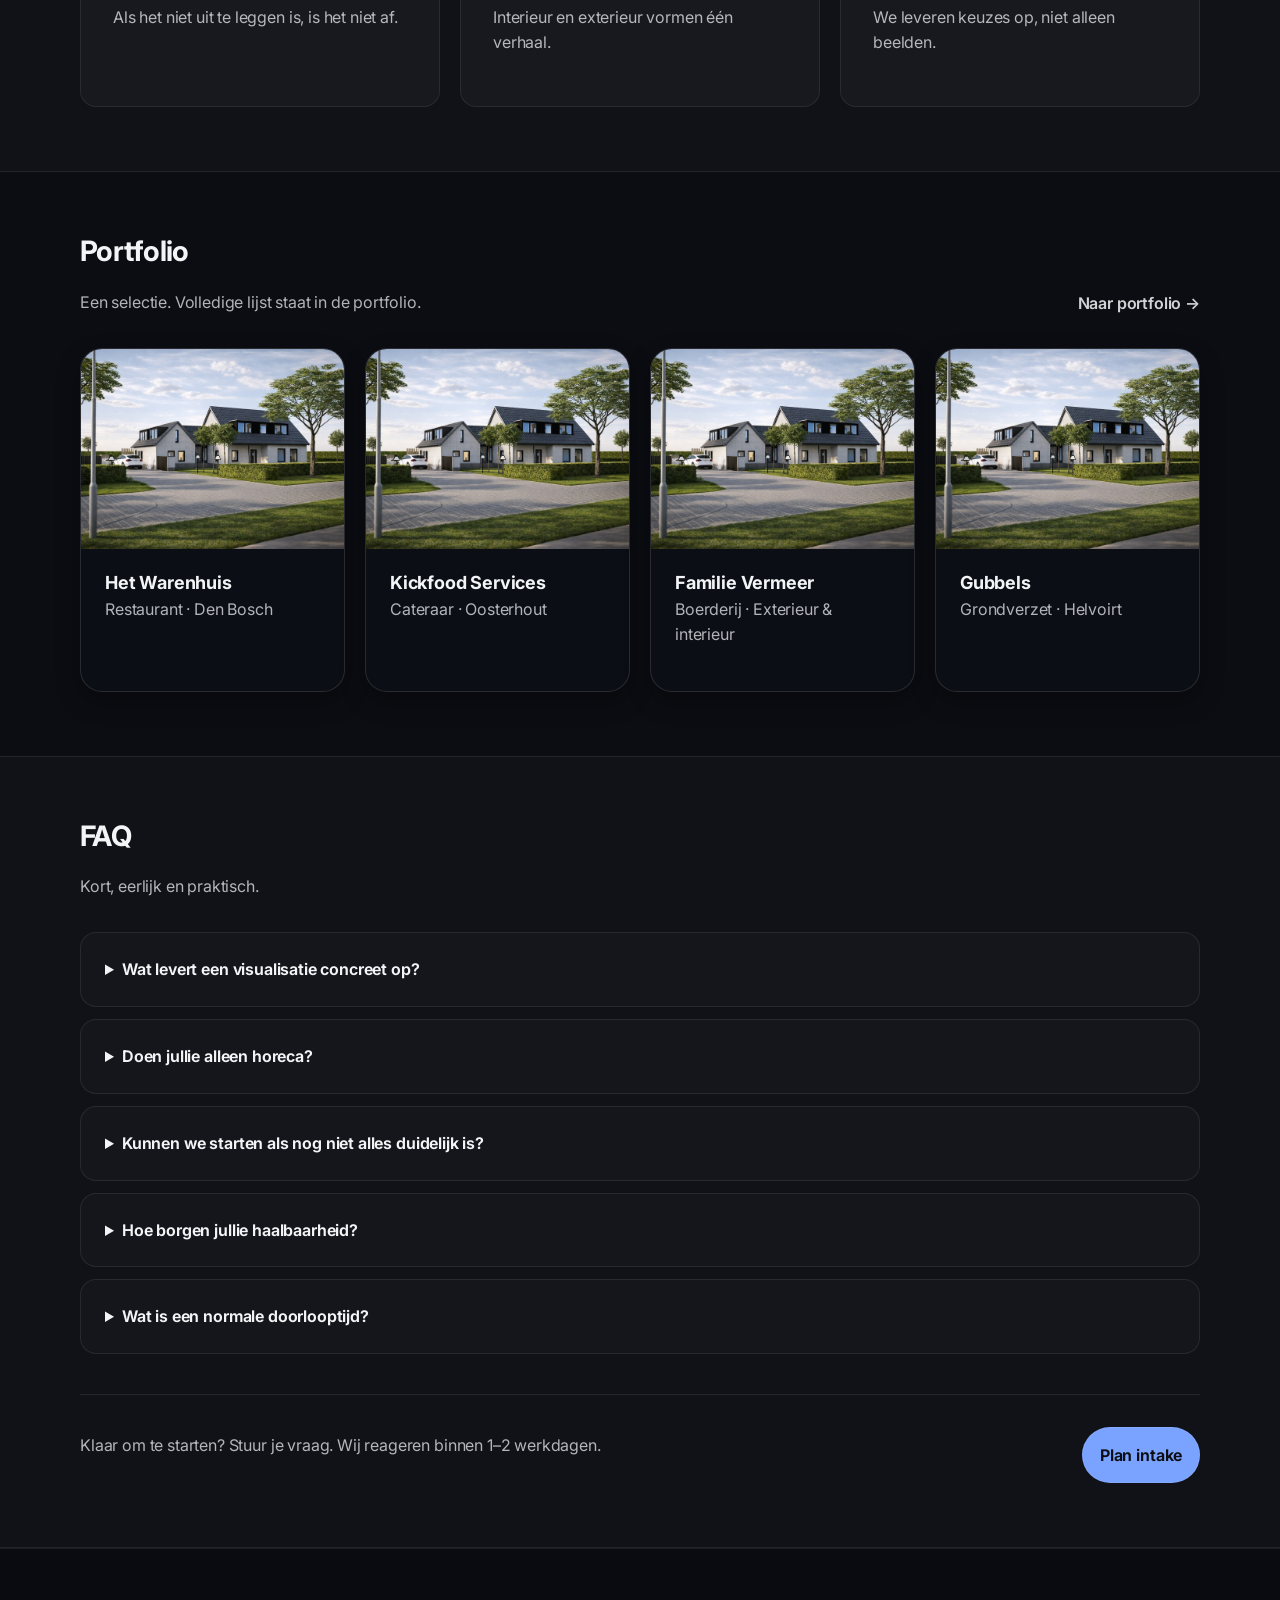
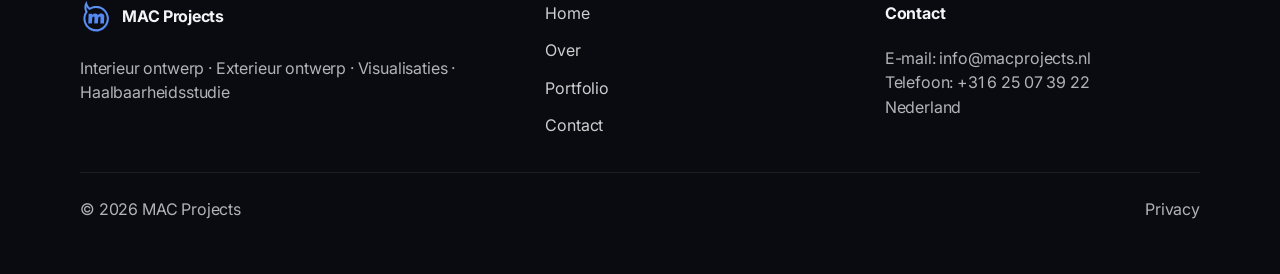
==== commit 82aadc55: "V1 - Portfolio - Made it that you have a slideshow of photo's - Added some photo's for show atm" ====
--- a/index.html
+++ b/index.html
@@ -52,7 +52,7 @@
     <section class="hero hero-editorial" aria-label="Intro">
         <div class="hero-bg" aria-hidden="true">
             <!-- Replace: assets/hero.jpg -->
-            <img src="assets/hero.jpg" alt="" loading="eager" decoding="async" />
+            <img src="assets/images/hero/hero.jpg" alt="" loading="eager" decoding="async" />
         </div>
 
         <div class="container hero-editorial-inner">
@@ -123,7 +123,7 @@
 
             <article class="featured">
                 <div class="featured-media">
-                    <img src="assets/featured-case.jpg" alt="Uitgelichte case visual (placeholder)" loading="lazy" decoding="async" />
+                    <img src="assets/images/hero/featured-case.jpg" alt="Uitgelichte case visual (placeholder)" loading="lazy" decoding="async" />
                 </div>
                 <div class="featured-body">
                     <p class="tagline">Het Warenhuis · Restaurant · Den Bosch</p>
@@ -287,7 +287,7 @@
             <div class="grid grid-4">
                 <article class="case">
                     <a class="case-link" href="portfolio.html#cases" aria-label="Het Warenhuis">
-                        <img src="assets/case-1.jpg" alt="Het Warenhuis (placeholder)" loading="lazy" decoding="async" />
+                        <img src="assets/images/cases/het-warenhuis/01.jpg" alt="Het Warenhuis (placeholder)" loading="lazy" decoding="async" />
                         <div class="case-body">
                             <h3>Het Warenhuis</h3>
                             <p class="muted">Restaurant · Den Bosch</p>
@@ -297,7 +297,7 @@
 
                 <article class="case">
                     <a class="case-link" href="portfolio.html#cases" aria-label="Kickfood Services">
-                        <img src="assets/case-2.jpg" alt="Kickfood Services (placeholder)" loading="lazy" decoding="async" />
+                        <img src="assets/images/cases/kickfood-services/01.jpg" alt="Kickfood Services (placeholder)" loading="lazy" decoding="async" />
                         <div class="case-body">
                             <h3>Kickfood Services</h3>
                             <p class="muted">Cateraar · Oosterhout</p>
@@ -307,7 +307,7 @@
 
                 <article class="case">
                     <a class="case-link" href="portfolio.html#cases" aria-label="Familie Vermeer">
-                        <img src="assets/case-7.jpg" alt="Familie Vermeer (placeholder)" loading="lazy" decoding="async" />
+                        <img src="assets/images/cases/familie-vermeer/01.jpg" alt="Familie Vermeer (placeholder)" loading="lazy" decoding="async" />
                         <div class="case-body">
                             <h3>Familie Vermeer</h3>
                             <p class="muted">Boerderij · Exterieur & interieur</p>
@@ -317,7 +317,7 @@
 
                 <article class="case">
                     <a class="case-link" href="portfolio.html#cases" aria-label="Gubbels">
-                        <img src="assets/case-6.jpg" alt="Gubbels (placeholder)" loading="lazy" decoding="async" />
+                        <img src="assets/images/cases/gubbels/01.jpg" alt="Gubbels (placeholder)" loading="lazy" decoding="async" />
                         <div class="case-body">
                             <h3>Gubbels</h3>
                             <p class="muted">Grondverzet · Helvoirt</p>
--- a/assets/styles.css
+++ b/assets/styles.css
@@ -812,4 +812,214 @@
         position: sticky;
         top: 92px; /* sits under sticky header */
     }
+}
+
+/* =========================================================
+   Portfolio gallery (modal + slideshow)
+   Keeps existing card look; adds clickable media + overlay.
+========================================================= */
+
+.case-card img{ display:block; } /* safety */
+
+.case-media-btn{
+    all: unset;
+    display: block;
+    width: 100%;
+    cursor: pointer;
+    position: relative;
+}
+.case-media-btn:focus-visible{
+    outline: 2px solid var(--accent);
+    outline-offset: 3px;
+    border-radius: var(--r-lg);
+}
+
+.case-media-btn img{
+    width: 100%;
+    height: 220px;
+    object-fit: cover;
+}
+
+.case-media-overlay{
+    position: absolute;
+    left: 12px;
+    bottom: 12px;
+    padding: .45rem .65rem;
+    border-radius: 999px;
+    background: rgba(11,13,18,.70);
+    border: 1px solid rgba(243,244,246,.18);
+    color: rgba(243,244,246,.92);
+    font-size: .9rem;
+    font-weight: 650;
+    backdrop-filter: blur(10px);
+    opacity: 0;
+    transform: translateY(2px);
+    transition: opacity var(--dur) var(--ease), transform var(--dur) var(--ease);
+}
+.case-media-btn:hover .case-media-overlay{
+    opacity: 1;
+    transform: translateY(0);
+}
+
+/* Modal */
+.modal[hidden]{ display:none; }
+
+.modal{
+    position: fixed;
+    inset: 0;
+    z-index: 1000;
+    display: grid;
+    place-items: center;
+    padding: 1rem;
+}
+
+.modal-backdrop{
+    position: absolute;
+    inset: 0;
+    background: rgba(0,0,0,.70);
+}
+
+.modal-dialog{
+    position: relative;
+    width: min(1100px, 100%);
+    max-height: min(86vh, 900px);
+    display: grid;
+    grid-template-rows: auto 1fr auto;
+    border-radius: 18px;
+    border: 1px solid rgba(243,244,246,.14);
+    background: rgba(15,18,26,.92);
+    backdrop-filter: blur(10px);
+    box-shadow: var(--shadow);
+    overflow: hidden;
+}
+
+.modal-head{
+    display: flex;
+    justify-content: space-between;
+    gap: 1rem;
+    padding: 1rem 1rem .85rem;
+    border-bottom: 1px solid rgba(243,244,246,.10);
+}
+
+.modal-kicker{
+    margin: 0 0 .25rem;
+    font-size: .82rem;
+    letter-spacing: .16em;
+    text-transform: uppercase;
+    color: rgba(243,244,246,.62);
+}
+.modal-title{
+    margin: 0;
+    font-size: 1.25rem;
+    letter-spacing: -0.02em;
+}
+.modal-sub{ margin: .15rem 0 0; }
+
+.modal-actions{
+    display: flex;
+    align-items: start;
+    gap: .5rem;
+}
+
+.icon-btn{
+    width: 42px;
+    height: 42px;
+    border-radius: 12px;
+    border: 1px solid rgba(243,244,246,.16);
+    background: rgba(243,244,246,.04);
+    color: rgba(243,244,246,.92);
+    cursor: pointer;
+    font-size: 1.05rem;
+}
+.icon-btn:hover{ background: rgba(243,244,246,.06); }
+
+.modal-body{
+    position: relative;
+    display: grid;
+    grid-template-columns: 52px 1fr 52px;
+    align-items: center;
+    gap: .75rem;
+    padding: 1rem;
+}
+
+.modal-figure{
+    margin: 0;
+    border-radius: 14px;
+    border: 1px solid rgba(243,244,246,.12);
+    background: rgba(0,0,0,.15);
+    overflow: hidden;
+    position: relative;
+}
+
+.modal-figure img{
+    width: 100%;
+    height: min(60vh, 560px);
+    object-fit: contain;
+    background: rgba(0,0,0,.20);
+}
+
+.modal-counter{
+    position: absolute;
+    right: 10px;
+    bottom: 10px;
+    margin: 0;
+    padding: .35rem .55rem;
+    border-radius: 999px;
+    background: rgba(11,13,18,.65);
+    border: 1px solid rgba(243,244,246,.14);
+}
+
+.nav-btn{
+    width: 44px;
+    height: 44px;
+    border-radius: 999px;
+    border: 1px solid rgba(243,244,246,.16);
+    background: rgba(243,244,246,.04);
+    color: rgba(243,244,246,.92);
+    cursor: pointer;
+    font-size: 1.6rem;
+    line-height: 1;
+    display: grid;
+    place-items: center;
+}
+.nav-btn:hover{ background: rgba(243,244,246,.06); }
+.nav-btn:disabled{ opacity: .45; cursor: default; }
+
+.modal-foot{
+    padding: .85rem 1rem 1rem;
+    border-top: 1px solid rgba(243,244,246,.10);
+}
+
+.thumbs{
+    display: flex;
+    gap: .5rem;
+    overflow-x: auto;
+    padding-bottom: .25rem;
+}
+.thumb{
+    border: 1px solid rgba(243,244,246,.14);
+    background: rgba(243,244,246,.03);
+    border-radius: 10px;
+    overflow: hidden;
+    width: 88px;
+    height: 56px;
+    flex: 0 0 auto;
+    cursor: pointer;
+}
+.thumb img{
+    width: 100%;
+    height: 100%;
+    object-fit: cover;
+}
+.thumb.is-active{
+    border-color: rgba(122,162,255,.45);
+}
+
+.modal-hint{ margin: .65rem 0 0; }
+
+@media (max-width: 520px){
+    .modal-body{
+        grid-template-columns: 44px 1fr 44px;
+    }
+    .thumb{ width: 76px; height: 52px; }
 }
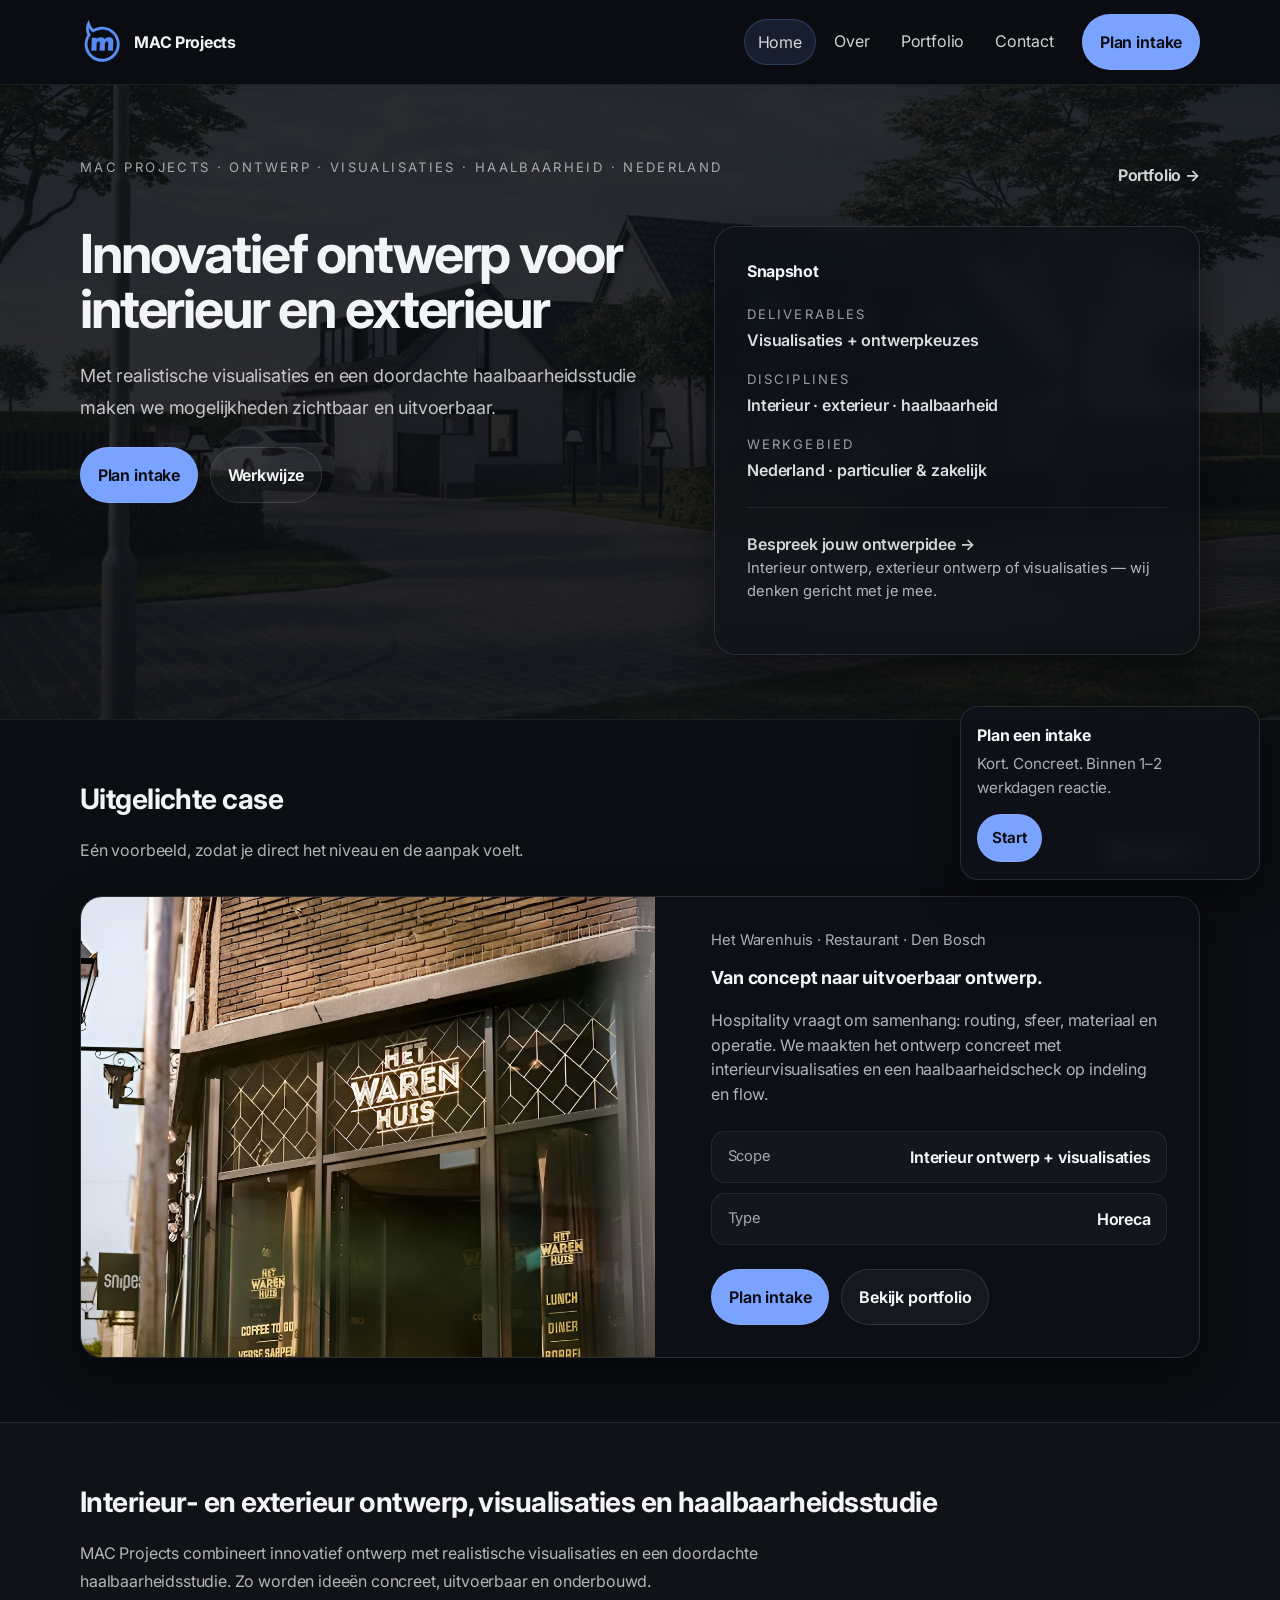
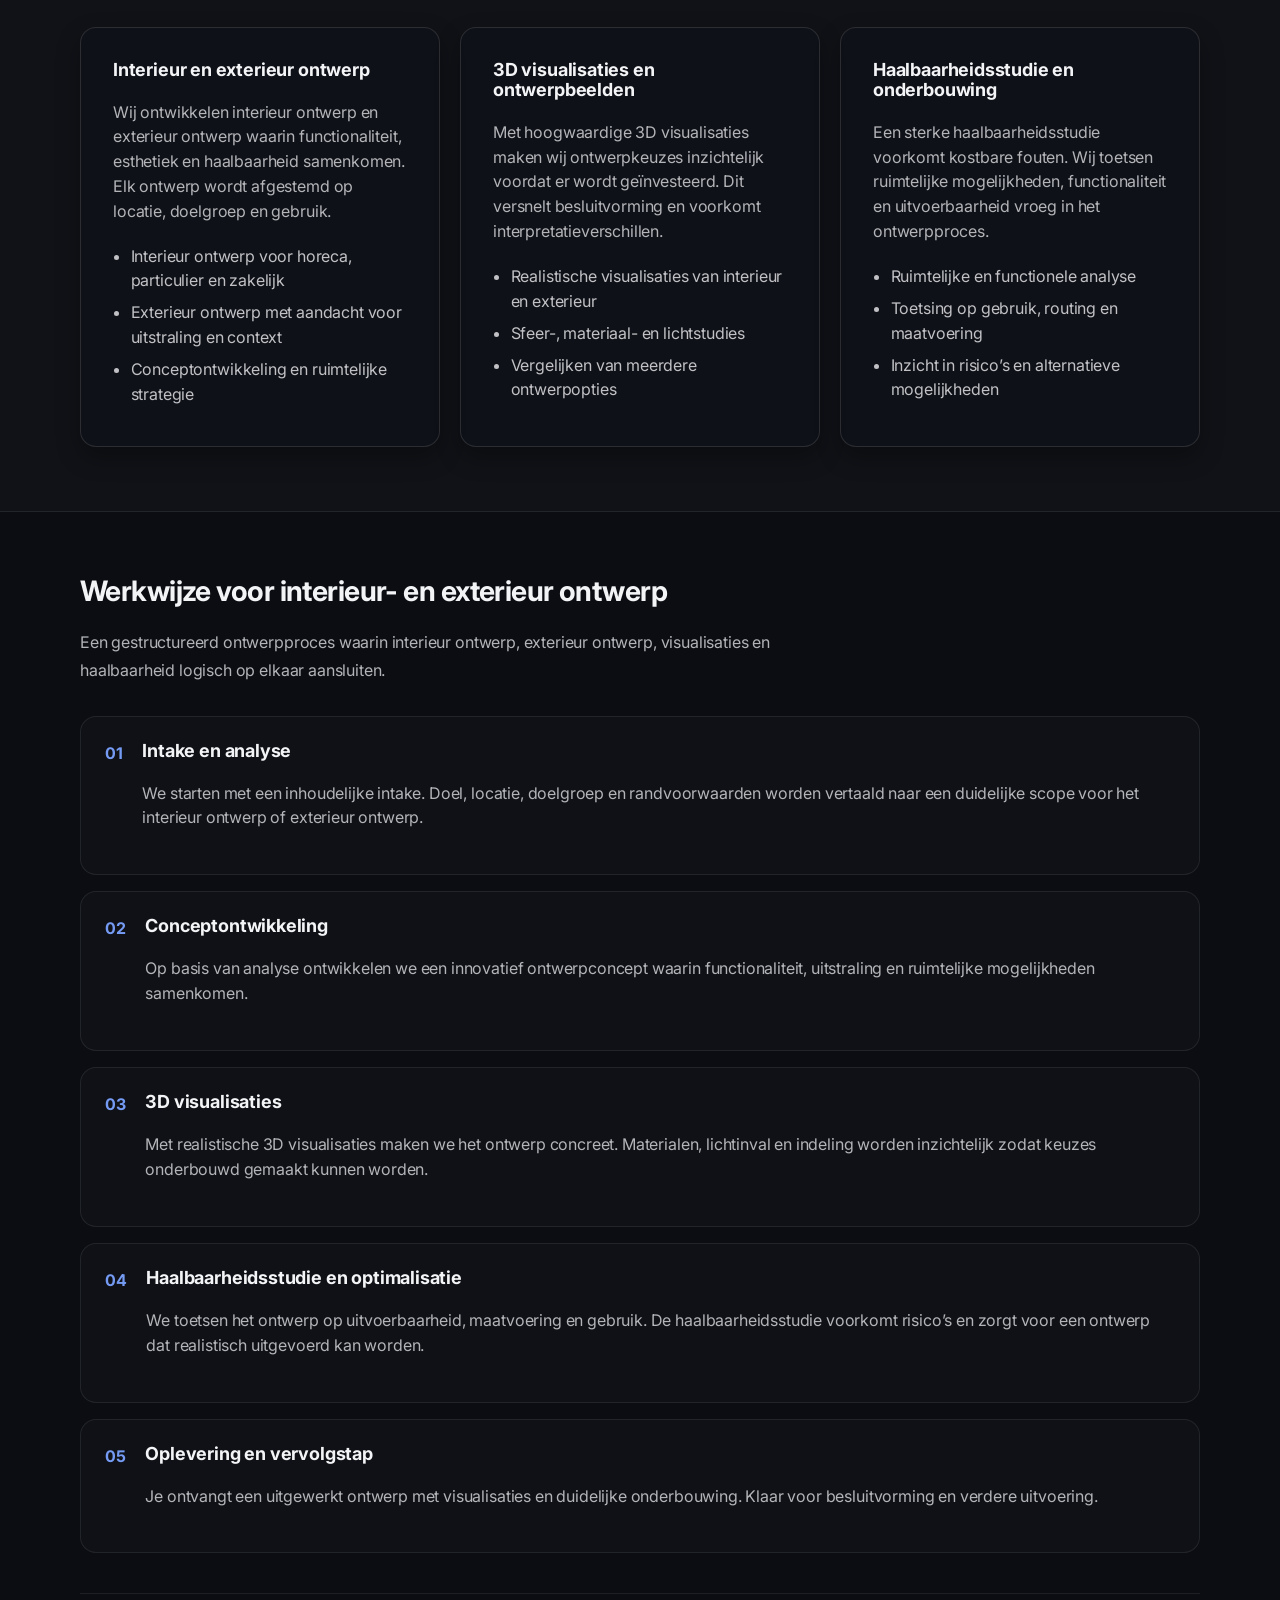
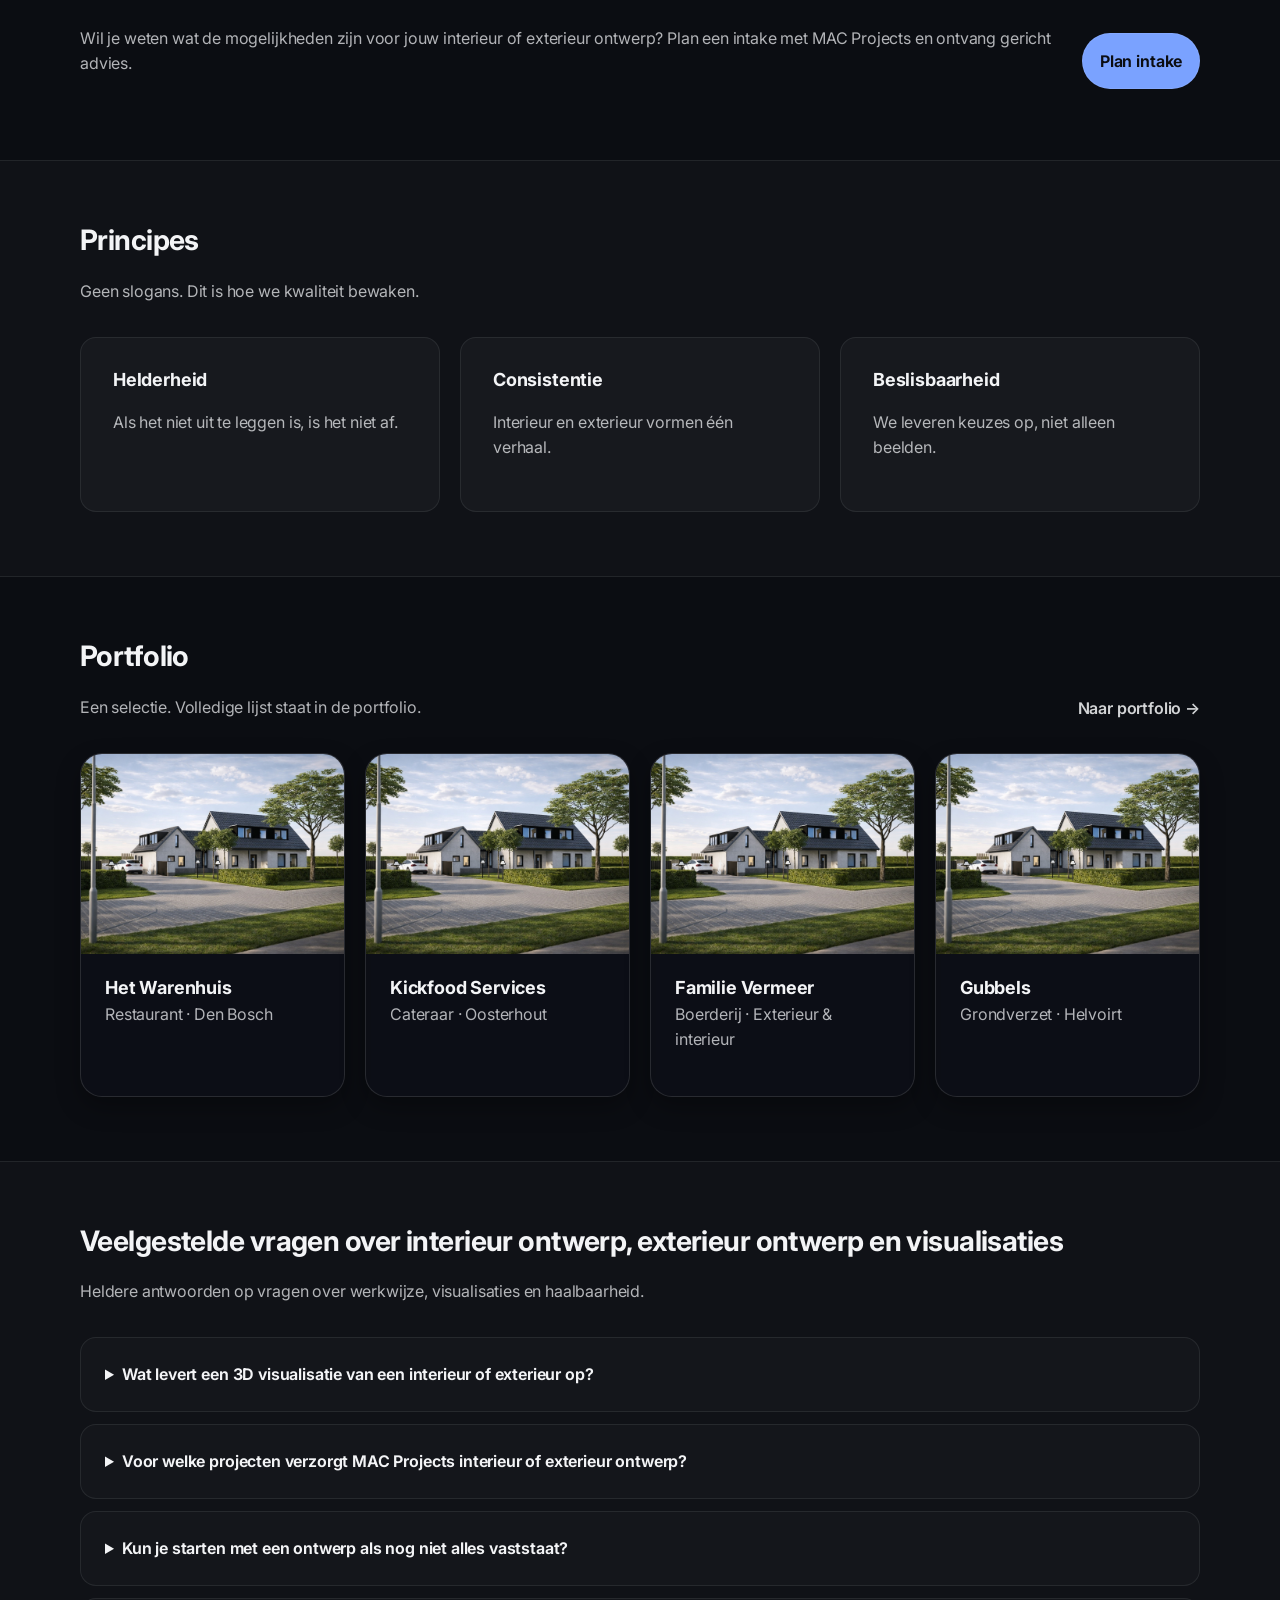
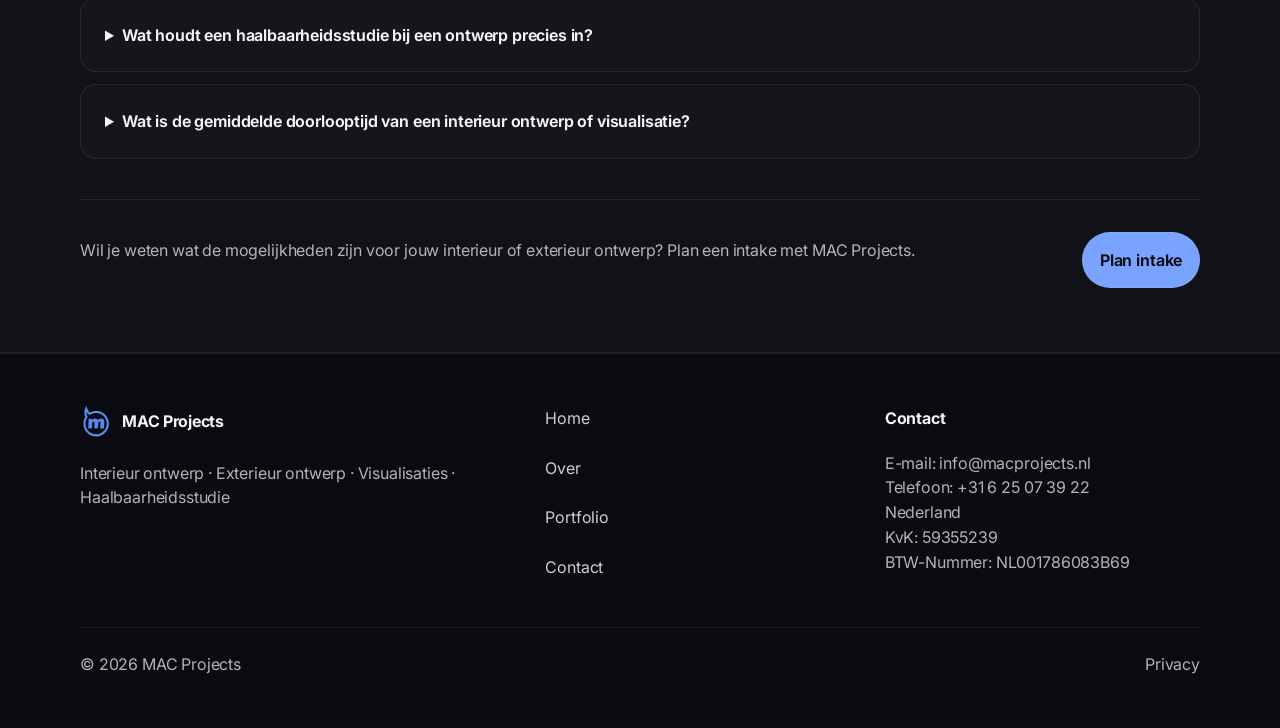
==== commit d92ad87f: "V1 - Text - Changed all text to max seo score and personal preferances" ====
--- a/index.html
+++ b/index.html
@@ -64,13 +64,11 @@
             <div class="hero-editorial-grid">
                 <div class="hero-editorial-copy">
                     <h1 class="hero-title">
-                        Maak het zichtbaar.<br />
-                        Maak het beslisbaar.
+                        Innovatief ontwerp voor interieur en exterieur
                     </h1>
 
                     <p class="hero-sub">
-                        Interieur ontwerp, exterieur ontwerp en visualisaties die keuzes onderbouwen.
-                        Zonder ruis. Met ritme.
+                        Met realistische visualisaties en een doordachte haalbaarheidsstudie maken we mogelijkheden zichtbaar en uitvoerbaar.
                     </p>
 
                     <div class="hero-actions">
@@ -99,8 +97,14 @@
                         </dl>
 
                         <div class="hero-rail-cta">
-                            <a class="link" href="contact.html">Start met een korte briefing →</a>
-                            <p class="muted small">Reactie binnen 1–2 werkdagen.</p>
+                            <a class="link"
+                               href="contact.html"
+                               aria-label="Bespreek jouw ontwerpidee voor interieur ontwerp, exterieur ontwerp of visualisaties">
+                                Bespreek jouw ontwerpidee →
+                            </a>
+                            <p class="muted small">
+                                Interieur ontwerp, exterieur ontwerp of visualisaties — wij denken gericht met je mee.
+                            </p>
                         </div>
                     </div>
                 </aside>
@@ -127,7 +131,7 @@
                 </div>
                 <div class="featured-body">
                     <p class="tagline">Het Warenhuis · Restaurant · Den Bosch</p>
-                    <h3>Van concept naar beslisbaar ontwerp.</h3>
+                    <h3>Van concept naar uitvoerbaar ontwerp.</h3>
                     <p class="muted">
                         Hospitality vraagt om samenhang: routing, sfeer, materiaal en operatie. We maakten het ontwerp
                         concreet met interieurvisualisaties en een haalbaarheidscheck op indeling en flow.
@@ -135,7 +139,6 @@
 
                     <ul class="meta" aria-label="Projectdetails">
                         <li><span>Scope</span><strong>Interieur ontwerp + visualisaties</strong></li>
-                        <li><span>Doel</span><strong>Sneller kiezen, minder interpretatie</strong></li>
                         <li><span>Type</span><strong>Horeca</strong></li>
                     </ul>
 
@@ -152,98 +155,125 @@
     <section class="section section-muted" aria-label="Diensten">
         <div class="container">
             <div class="section-head">
-                <h2>Diensten</h2>
+                <h2>Interieur- en exterieur ontwerp, visualisaties en haalbaarheidsstudie</h2>
                 <p class="sub">
-                    Interieur ontwerp, exterieur ontwerp, visualisaties en haalbaarheidsstudie — als één lijn.
+                    MAC Projects combineert innovatief ontwerp met realistische visualisaties en een doordachte haalbaarheidsstudie. Zo worden ideeën concreet, uitvoerbaar en onderbouwd.
                 </p>
             </div>
 
             <div class="grid grid-3">
+
                 <article class="card">
-                    <h3>Ontwerpen</h3>
+                    <h3>Interieur en exterieur ontwerp</h3>
                     <p class="muted">
-                        Een concept dat werkt: indeling, verhoudingen, materiaal en beleving. Zonder ruis.
+                        Wij ontwikkelen interieur ontwerp en exterieur ontwerp waarin functionaliteit, esthetiek en haalbaarheid samenkomen. Elk ontwerp wordt afgestemd op locatie, doelgroep en gebruik.
                     </p>
                     <ul class="list">
-                        <li>Interieur ontwerp</li>
-                        <li>Exterieur ontwerp</li>
-                        <li>Conceptontwikkeling</li>
+                        <li>Interieur ontwerp voor horeca, particulier en zakelijk</li>
+                        <li>Exterieur ontwerp met aandacht voor uitstraling en context</li>
+                        <li>Conceptontwikkeling en ruimtelijke strategie</li>
                     </ul>
                 </article>
 
                 <article class="card">
-                    <h3>Visualiseren</h3>
+                    <h3>3D visualisaties en ontwerpbeelden</h3>
                     <p class="muted">
-                        Visualisaties die je project “af” maken voordat je investeert. Goed voor besluitvorming én communicatie.
+                        Met hoogwaardige 3D visualisaties maken wij ontwerpkeuzes inzichtelijk voordat er wordt geïnvesteerd. Dit versnelt besluitvorming en voorkomt interpretatieverschillen.
                     </p>
                     <ul class="list">
-                        <li>Renders / sfeerbeelden</li>
-                        <li>Materiaal- en lichtstudies</li>
-                        <li>Scenario’s vergelijken</li>
+                        <li>Realistische visualisaties van interieur en exterieur</li>
+                        <li>Sfeer-, materiaal- en lichtstudies</li>
+                        <li>Vergelijken van meerdere ontwerpopties</li>
                     </ul>
                 </article>
 
                 <article class="card">
-                    <h3>Haalbaarheid</h3>
+                    <h3>Haalbaarheidsstudie en onderbouwing</h3>
                     <p class="muted">
-                        We toetsen aannames vroeg. Dat voorkomt dure omwegen later.
+                        Een sterke haalbaarheidsstudie voorkomt kostbare fouten. Wij toetsen ruimtelijke mogelijkheden, functionaliteit en uitvoerbaarheid vroeg in het ontwerpproces.
                     </p>
                     <ul class="list">
-                        <li>Functionele check (flow, gebruik)</li>
-                        <li>Ruimtelijke toets (maatvoering)</li>
-                        <li>Risico’s & alternatieven</li>
+                        <li>Ruimtelijke en functionele analyse</li>
+                        <li>Toetsing op gebruik, routing en maatvoering</li>
+                        <li>Inzicht in risico’s en alternatieve mogelijkheden</li>
                     </ul>
                 </article>
+
             </div>
         </div>
     </section>
 
     <!-- PROCESS -->
-    <section class="section" id="process" aria-label="Werkwijze">
+    <section class="section" id="process" aria-label="Werkwijze interieur en exterieur ontwerp">
         <div class="container">
             <div class="section-head">
-                <h2>Werkwijze</h2>
+                <h2>Werkwijze voor interieur- en exterieur ontwerp</h2>
                 <p class="sub">
-                    Duidelijke stappen. Duidelijke output. Geen eindeloze iteraties.
+                    Een gestructureerd ontwerpproces waarin interieur ontwerp, exterieur ontwerp, visualisaties en haalbaarheid logisch op elkaar aansluiten.
                 </p>
             </div>
 
-            <ol class="steps" aria-label="Processtappen">
+            <ol class="steps" aria-label="Processtappen ontwerp en visualisatie">
+
                 <li>
                     <span class="step-nr">01</span>
                     <div>
-                        <h3>Intake & scope</h3>
-                        <p class="muted">Doel, randvoorwaarden, succescriteria. We maken het meetbaar en concreet.</p>
+                        <h3>Intake en analyse</h3>
+                        <p class="muted">
+                            We starten met een inhoudelijke intake. Doel, locatie, doelgroep en randvoorwaarden worden vertaald naar een duidelijke scope voor het interieur ontwerp of exterieur ontwerp.
+                        </p>
                     </div>
                 </li>
+
                 <li>
                     <span class="step-nr">02</span>
                     <div>
-                        <h3>Concept</h3>
-                        <p class="muted">Eén sterke richting met argumentatie. Geen vijf halve opties.</p>
+                        <h3>Conceptontwikkeling</h3>
+                        <p class="muted">
+                            Op basis van analyse ontwikkelen we een innovatief ontwerpconcept waarin functionaliteit, uitstraling en ruimtelijke mogelijkheden samenkomen.
+                        </p>
                     </div>
                 </li>
+
                 <li>
                     <span class="step-nr">03</span>
                     <div>
-                        <h3>Visualisaties</h3>
-                        <p class="muted">Schaal, licht, materialen en routing worden zichtbaar. Iedereen begrijpt hetzelfde.</p>
+                        <h3>3D visualisaties</h3>
+                        <p class="muted">
+                            Met realistische 3D visualisaties maken we het ontwerp concreet. Materialen, lichtinval en indeling worden inzichtelijk zodat keuzes onderbouwd gemaakt kunnen worden.
+                        </p>
                     </div>
                 </li>
+
                 <li>
                     <span class="step-nr">04</span>
                     <div>
-                        <h3>Haalbaarheid & oplevering</h3>
-                        <p class="muted">Toetsen, bijstellen, opleveren. Een pakket waar je direct mee verder kan.</p>
+                        <h3>Haalbaarheidsstudie en optimalisatie</h3>
+                        <p class="muted">
+                            We toetsen het ontwerp op uitvoerbaarheid, maatvoering en gebruik. De haalbaarheidsstudie voorkomt risico’s en zorgt voor een ontwerp dat realistisch uitgevoerd kan worden.
+                        </p>
                     </div>
                 </li>
+
+                <li>
+                    <span class="step-nr">05</span>
+                    <div>
+                        <h3>Oplevering en vervolgstap</h3>
+                        <p class="muted">
+                            Je ontvangt een uitgewerkt ontwerp met visualisaties en duidelijke onderbouwing. Klaar voor besluitvorming en verdere uitvoering.
+                        </p>
+                    </div>
+                </li>
+
             </ol>
 
             <div class="cta-row">
                 <p class="muted">
-                    Wil je snel weten wat er mogelijk is? Stuur je vraag en context. Wij reageren binnen 1–2 werkdagen.
+                    Wil je weten wat de mogelijkheden zijn voor jouw interieur of exterieur ontwerp? Plan een intake met MAC Projects en ontvang gericht advies.
                 </p>
-                <a class="btn btn-primary" href="contact.html">Contact opnemen</a>
+                <a class="btn btn-primary" href="contact.html">
+                    Plan intake
+                </a>
             </div>
         </div>
     </section>
@@ -329,62 +359,74 @@
     </section>
 
     <!-- FAQ -->
-    <section class="section section-muted" aria-label="FAQ">
+    <section class="section section-muted" aria-label="Veelgestelde vragen over interieur en exterieur ontwerp">
         <div class="container">
             <div class="section-head">
-                <h2>FAQ</h2>
-                <p class="sub">Kort, eerlijk en praktisch.</p>
+                <h2>Veelgestelde vragen over interieur ontwerp, exterieur ontwerp en visualisaties</h2>
+                <p class="sub">
+                    Heldere antwoorden op vragen over werkwijze, visualisaties en haalbaarheid.
+                </p>
             </div>
 
             <div class="faq">
+
                 <details class="faq-item">
-                    <summary>Wat levert een visualisatie concreet op?</summary>
+                    <summary>Wat levert een 3D visualisatie van een interieur of exterieur op?</summary>
                     <div class="faq-body">
                         <p class="muted">
-                            Het voorkomt interpretatie. Je ziet schaal, sfeer en keuzes. Dat versnelt besluitvorming en overleg met derden.
+                            Een 3D visualisatie maakt een interieur ontwerp of exterieur ontwerp direct inzichtelijk.
+                            Schaal, materialen, lichtinval en routing worden zichtbaar voordat er wordt geïnvesteerd.
+                            Dit versnelt besluitvorming en voorkomt interpretatieverschillen tussen opdrachtgever en uitvoerende partijen.
                         </p>
                     </div>
                 </details>
 
                 <details class="faq-item">
-                    <summary>Doen jullie alleen horeca?</summary>
+                    <summary>Voor welke projecten verzorgt MAC Projects interieur of exterieur ontwerp?</summary>
                     <div class="faq-body">
                         <p class="muted">
-                            Nee. We werken ook voor particulieren en zakelijke projecten. Het gaat om de complexiteit van keuzes, niet de sector.
+                            Wij werken aan interieur ontwerp en exterieur ontwerp voor horeca, zakelijke projecten en particuliere opdrachtgevers in Nederland.
+                            De focus ligt op projecten waarin keuzes onderbouwd moeten worden en ruimtelijke kwaliteit centraal staat.
                         </p>
                     </div>
                 </details>
 
                 <details class="faq-item">
-                    <summary>Kunnen we starten als nog niet alles duidelijk is?</summary>
+                    <summary>Kun je starten met een ontwerp als nog niet alles vaststaat?</summary>
                     <div class="faq-body">
                         <p class="muted">
-                            Ja. Dan starten we met scope en randvoorwaarden. We maken eerst helder wat “goed” betekent voordat we uitwerken.
+                            Ja. Het ontwerpproces start met een analyse van doel, locatie en randvoorwaarden.
+                            Vanuit die basis ontwikkelen we een concept en werken we dit uit met visualisaties en een gerichte haalbaarheidsstudie.
                         </p>
                     </div>
                 </details>
 
                 <details class="faq-item">
-                    <summary>Hoe borgen jullie haalbaarheid?</summary>
+                    <summary>Wat houdt een haalbaarheidsstudie bij een ontwerp precies in?</summary>
                     <div class="faq-body">
                         <p class="muted">
-                            Door vroeg te toetsen en scenario’s te vergelijken. We ontwerpen met realistische maatvoering en gebruik als basis.
+                            Een haalbaarheidsstudie toetst het interieur of exterieur ontwerp op maatvoering, functionaliteit, gebruik, uitvoerbaarheid en budget.
+                            Hierdoor worden risico’s vroeg in het proces inzichtelijk en ontstaat een realistisch, uitvoerbaar ontwerp.
                         </p>
                     </div>
                 </details>
 
                 <details class="faq-item">
-                    <summary>Wat is een normale doorlooptijd?</summary>
+                    <summary>Wat is de gemiddelde doorlooptijd van een interieur ontwerp of visualisatie?</summary>
                     <div class="faq-body">
                         <p class="muted">
-                            Afhankelijk van scope. In de intake leggen we een strak ritme vast met feedbackmomenten en oplevering.
+                            De doorlooptijd hangt af van de omvang en complexiteit van het project.
+                            Tijdens de intake stellen we een duidelijke planning op voor conceptontwikkeling, visualisaties en oplevering.
                         </p>
                     </div>
                 </details>
+
             </div>
 
             <div class="cta-row">
-                <p class="muted">Klaar om te starten? Stuur je vraag. Wij reageren binnen 1–2 werkdagen.</p>
+                <p class="muted">
+                    Wil je weten wat de mogelijkheden zijn voor jouw interieur of exterieur ontwerp? Plan een intake met MAC Projects.
+                </p>
                 <a class="btn btn-primary" href="contact.html">Plan intake</a>
             </div>
         </div>
@@ -424,7 +466,9 @@
             <p class="muted">
                 E-mail: <a href="mailto:info@macprojects.nl">info@macprojects.nl</a><br />
                 Telefoon: <a href="tel:+31625073922">+31 6 25 07 39 22</a><br />
-                Nederland
+                Nederland<br />
+                KvK: 59355239<br />
+                BTW-Nummer: NL001786083B69
             </p>
         </div>
     </div>
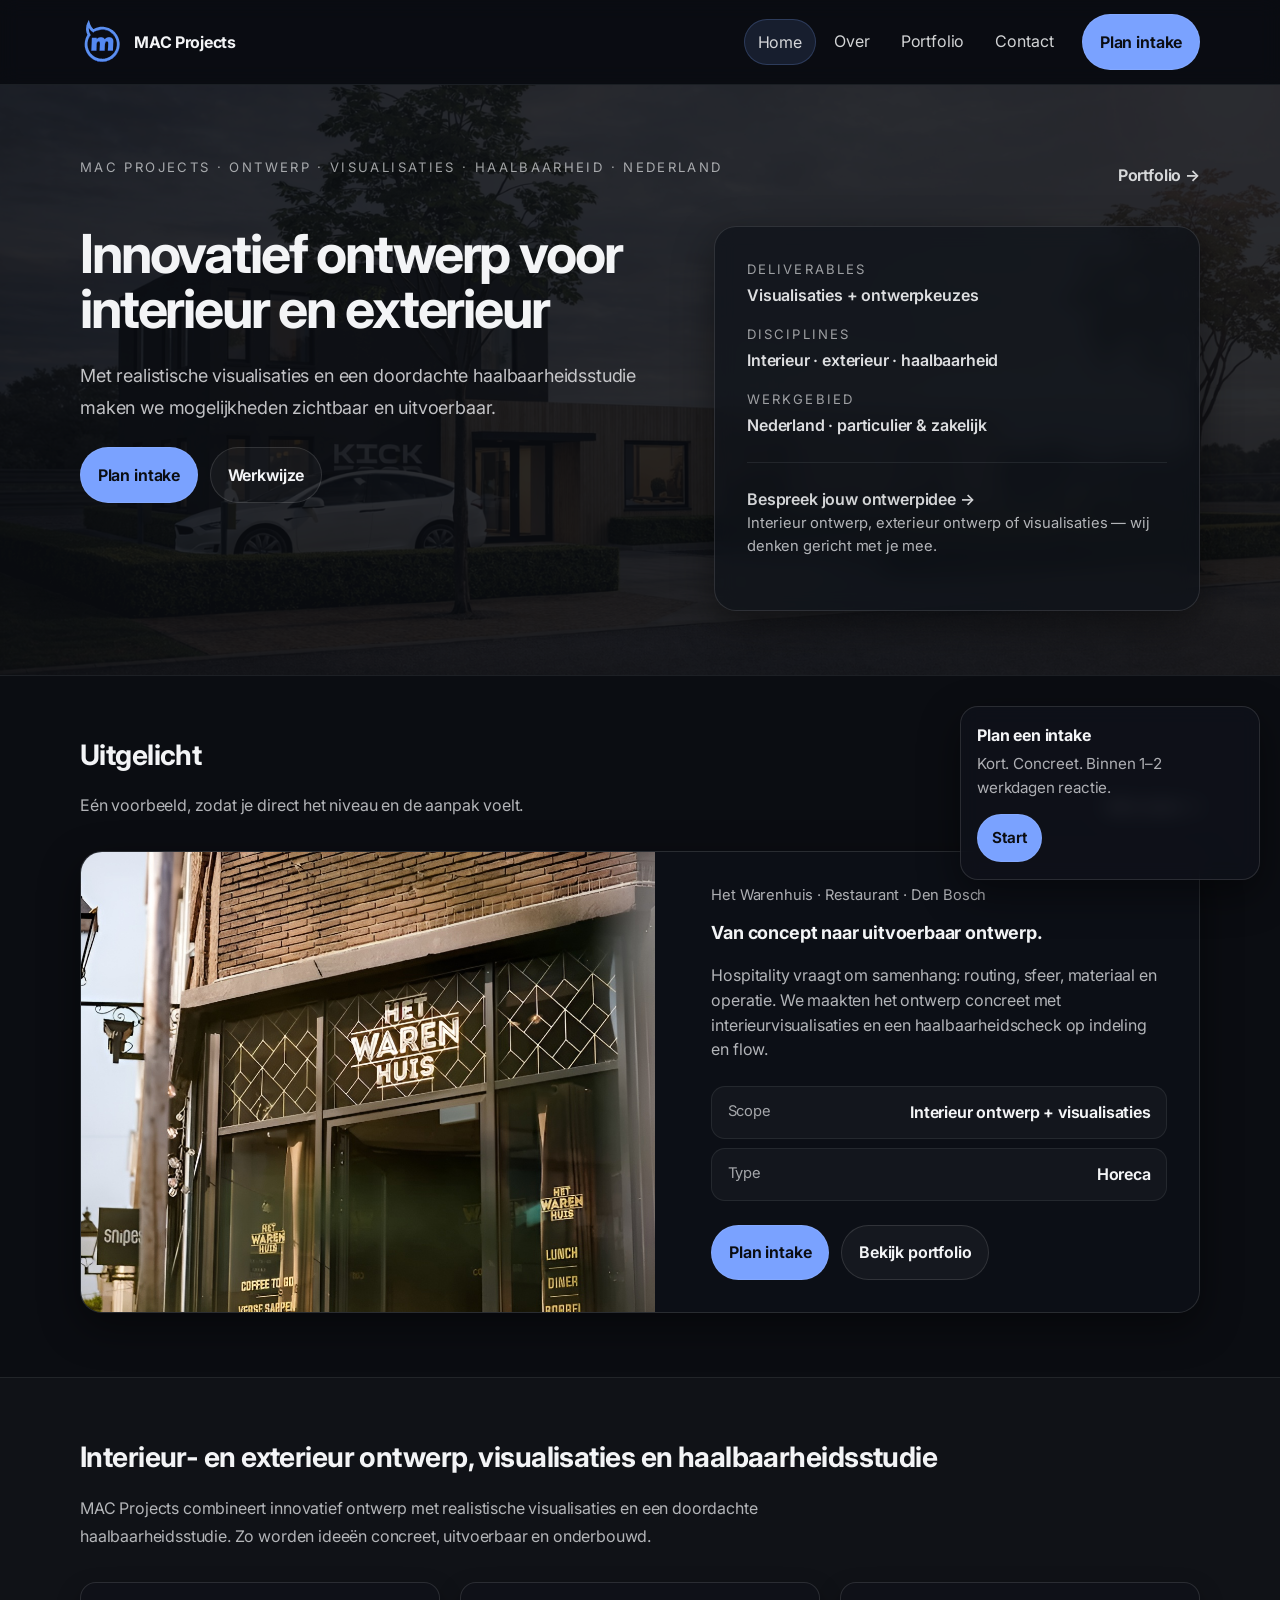
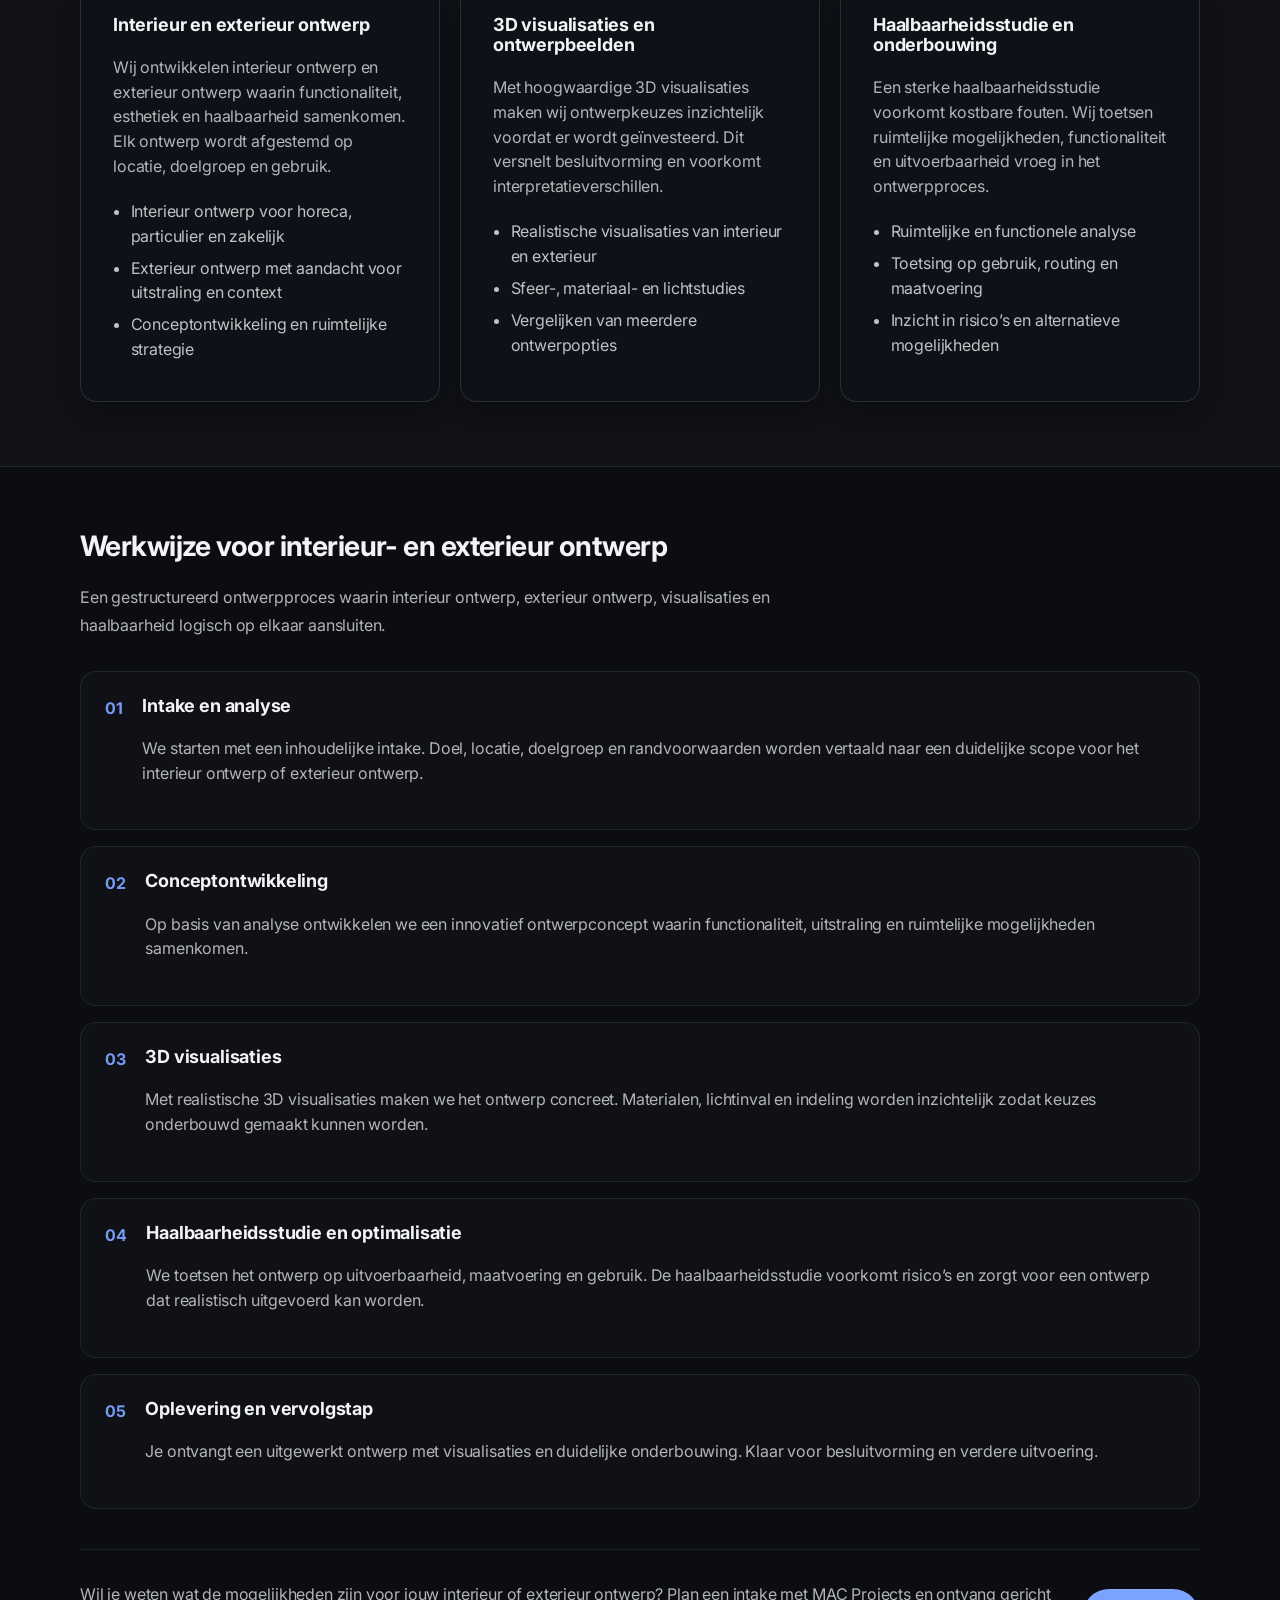
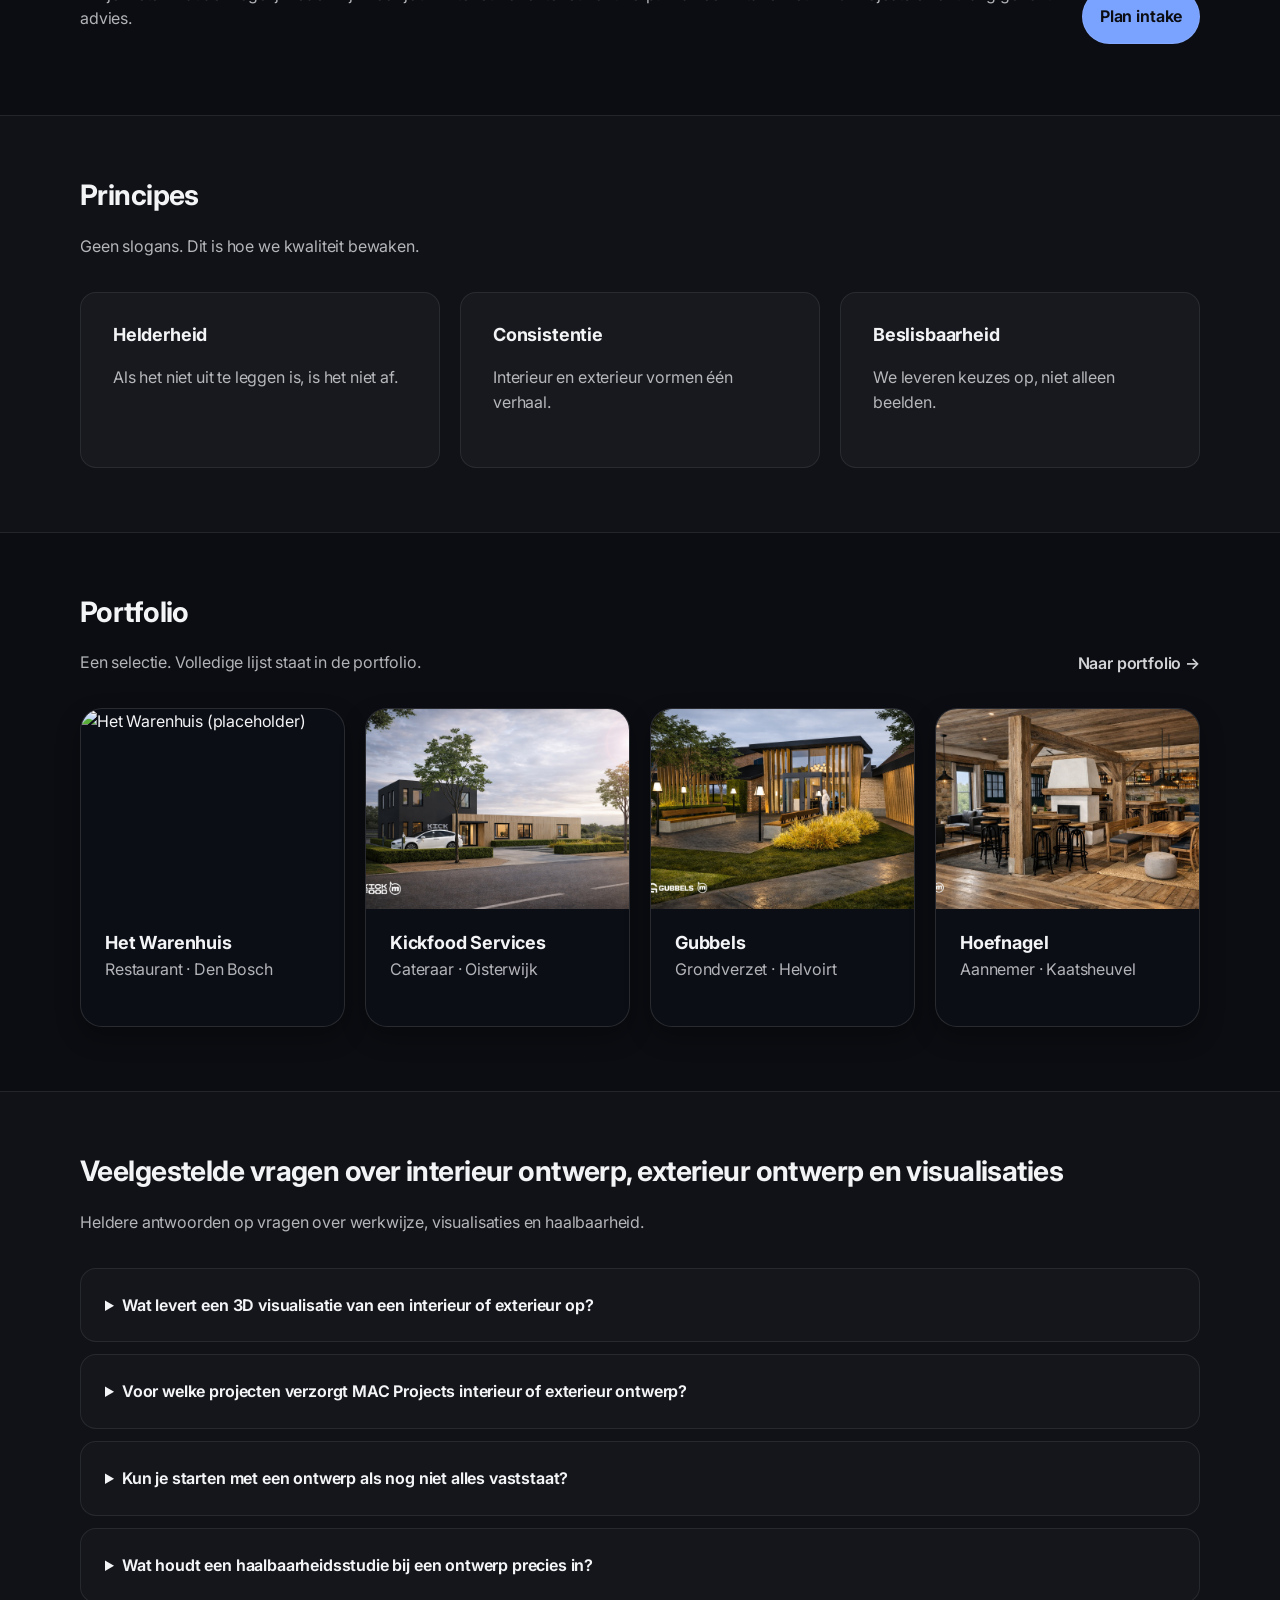
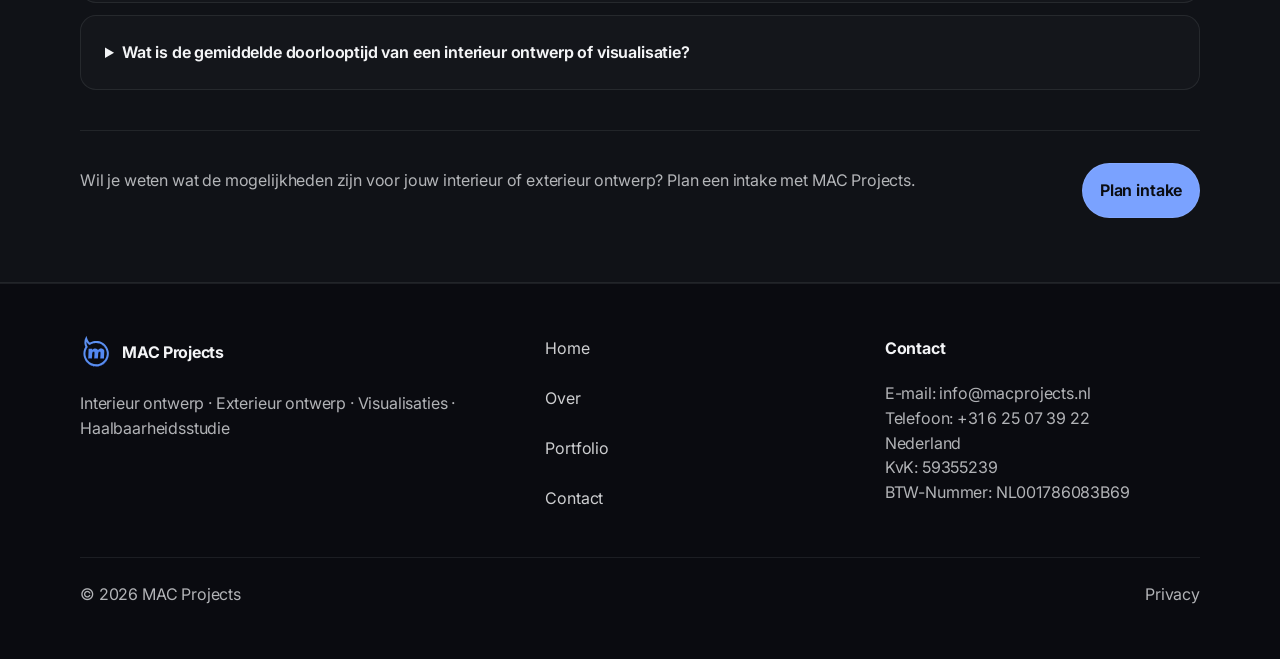
==== commit 9c52115c: "V1 - Portfolio" ====
--- a/index.html
+++ b/index.html
@@ -1,3 +1,4 @@
+
 <!doctype html>
 <html lang="nl">
 <head>
@@ -23,7 +24,7 @@
 
 <header class="site-header" data-header>
     <div class="container header-inner">
-        <a class="brand" href="index.html" aria-label="MAC Projects — Home">
+        <a aria-label='MAC Projects — Home' class='brand' href='/'>
             <img class="brand-mark" src="assets/logo.svg" alt="MAC Projects logo" />
             <span class="brand-name">MAC Projects</span>
         </a>
@@ -34,15 +35,15 @@
             </button>
 
             <ul class="nav-list" data-nav-list>
-                <li><a class="nav-link is-active" href="index.html" aria-current="page">Home</a></li>
-                <li><a class="nav-link" href="over.html">Over</a></li>
-                <li><a class="nav-link" href="portfolio.html">Portfolio</a></li>
-                <li><a class="nav-link" href="contact.html">Contact</a></li>
+                <li><a aria-current='page' class='nav-link is-active' href='/'>Home</a></li>
+                <li><a class='nav-link' href='/over'>Over</a></li>
+                <li><a class='nav-link' href='/portfolio'>Portfolio</a></li>
+                <li><a class='nav-link' href='/contact'>Contact</a></li>
             </ul>
         </nav>
 
         <div class="header-cta">
-            <a class="btn btn-primary" href="contact.html">Plan intake</a>
+            <a class='btn btn-primary' href='/contact'>Plan intake</a>
         </div>
     </div>
 </header>
@@ -58,7 +59,7 @@
         <div class="container hero-editorial-inner">
             <div class="hero-topline">
                 <p class="kicker">MAC Projects · ontwerp · visualisaties · haalbaarheid · Nederland</p>
-                <a class="hero-link" href="portfolio.html" aria-label="Bekijk portfolio">Portfolio →</a>
+                <a aria-label='Bekijk portfolio' class='hero-link' href='/portfolio'>Portfolio →</a>
             </div>
 
             <div class="hero-editorial-grid">
@@ -72,15 +73,13 @@
                     </p>
 
                     <div class="hero-actions">
-                        <a class="btn btn-primary" href="contact.html">Plan intake</a>
+                        <a class='btn btn-primary' href='/contact'>Plan intake</a>
                         <a class="btn btn-secondary" href="#process">Werkwijze</a>
                     </div>
                 </div>
 
                 <aside class="hero-rail" aria-label="Project snapshot">
                     <div class="hero-rail-card">
-                        <p class="hero-rail-title">Snapshot</p>
-
                         <dl class="hero-facts">
                             <div class="hero-fact">
                                 <dt>Deliverables</dt>
@@ -97,9 +96,7 @@
                         </dl>
 
                         <div class="hero-rail-cta">
-                            <a class="link"
-                               href="contact.html"
-                               aria-label="Bespreek jouw ontwerpidee voor interieur ontwerp, exterieur ontwerp of visualisaties">
+                            <a aria-label='Bespreek jouw ontwerpidee voor interieur ontwerp, exterieur ontwerp of visualisaties' class='link' href='/contact'>
                                 Bespreek jouw ontwerpidee →
                             </a>
                             <p class="muted small">
@@ -117,12 +114,12 @@
         <div class="container">
             <div class="section-head split">
                 <div>
-                    <h2>Uitgelichte case</h2>
+                    <h2>Uitgelicht</h2>
                     <p class="sub">
                         Eén voorbeeld, zodat je direct het niveau en de aanpak voelt.
                     </p>
                 </div>
-                <a class="link" href="portfolio.html#cases" aria-label="Bekijk alle cases">Alle cases →</a>
+                <a aria-label='Bekijk alle cases' class='link' href='/portfolio#cases'>Alle cases →</a>
             </div>
 
             <article class="featured">
@@ -143,8 +140,8 @@
                     </ul>
 
                     <div class="actions">
-                        <a class="btn btn-primary" href="contact.html">Plan intake</a>
-                        <a class="btn btn-secondary" href="portfolio.html#cases">Bekijk portfolio</a>
+                        <a class='btn btn-primary' href='/contact'>Plan intake</a>
+                        <a class='btn btn-secondary' href='/portfolio#cases'>Bekijk portfolio</a>
                     </div>
                 </div>
             </article>
@@ -271,7 +268,7 @@
                 <p class="muted">
                     Wil je weten wat de mogelijkheden zijn voor jouw interieur of exterieur ontwerp? Plan een intake met MAC Projects en ontvang gericht advies.
                 </p>
-                <a class="btn btn-primary" href="contact.html">
+                <a class='btn btn-primary' href='/contact'>
                     Plan intake
                 </a>
             </div>
@@ -311,12 +308,12 @@
                     <h2>Portfolio</h2>
                     <p class="sub">Een selectie. Volledige lijst staat in de portfolio.</p>
                 </div>
-                <a class="link" href="portfolio.html">Naar portfolio →</a>
+                <a class='link' href='/portfolio'>Naar portfolio →</a>
             </div>
 
             <div class="grid grid-4">
                 <article class="case">
-                    <a class="case-link" href="portfolio.html#cases" aria-label="Het Warenhuis">
+                    <a aria-label='Het Warenhuis' class='case-link' href='/portfolio#cases'>
                         <img src="assets/images/cases/het-warenhuis/01.jpg" alt="Het Warenhuis (placeholder)" loading="lazy" decoding="async" />
                         <div class="case-body">
                             <h3>Het Warenhuis</h3>
@@ -326,34 +323,34 @@
                 </article>
 
                 <article class="case">
-                    <a class="case-link" href="portfolio.html#cases" aria-label="Kickfood Services">
+                    <a aria-label='Kickfood Services' class='case-link' href='/portfolio#cases'>
                         <img src="assets/images/cases/kickfood-services/01.jpg" alt="Kickfood Services (placeholder)" loading="lazy" decoding="async" />
                         <div class="case-body">
                             <h3>Kickfood Services</h3>
-                            <p class="muted">Cateraar · Oosterhout</p>
+                            <p class="muted">Cateraar · Oisterwijk</p>
                         </div>
                     </a>
                 </article>
 
                 <article class="case">
-                    <a class="case-link" href="portfolio.html#cases" aria-label="Familie Vermeer">
-                        <img src="assets/images/cases/familie-vermeer/01.jpg" alt="Familie Vermeer (placeholder)" loading="lazy" decoding="async" />
-                        <div class="case-body">
-                            <h3>Familie Vermeer</h3>
-                            <p class="muted">Boerderij · Exterieur & interieur</p>
-                        </div>
-                    </a>
-                </article>
-
-                <article class="case">
-                    <a class="case-link" href="portfolio.html#cases" aria-label="Gubbels">
-                        <img src="assets/images/cases/gubbels/01.jpg" alt="Gubbels (placeholder)" loading="lazy" decoding="async" />
+                    <a aria-label='Gubbels' class='case-link' href='/portfolio#cases'>
+                        <img src="assets/images/cases/gubbels/1.png" alt="Gubbels (placeholder)" loading="lazy" decoding="async" />
                         <div class="case-body">
                             <h3>Gubbels</h3>
                             <p class="muted">Grondverzet · Helvoirt</p>
                         </div>
                     </a>
                 </article>
+
+                <article class="case">
+                    <a aria-label='Familie Vermeer' class='case-link' href='/portfolio#cases'>
+                        <img src="assets/images/cases/hoefnagel/03.jpg" alt="Hoefnagel (placeholder)" loading="lazy" decoding="async" />
+                        <div class="case-body">
+                            <h3>Hoefnagel</h3>
+                            <p class="muted">Aannemer · Kaatsheuvel</p>
+                        </div>
+                    </a>
+                </article>
             </div>
         </div>
     </section>
@@ -427,20 +424,20 @@
                 <p class="muted">
                     Wil je weten wat de mogelijkheden zijn voor jouw interieur of exterieur ontwerp? Plan een intake met MAC Projects.
                 </p>
-                <a class="btn btn-primary" href="contact.html">Plan intake</a>
+                <a class='btn btn-primary' href='/contact'>Plan intake</a>
             </div>
         </div>
     </section>
 </main>
 
 <!-- Subtle: desktop sticky only; mobile bottom button -->
-<a class="mobile-cta" href="contact.html" aria-label="Plan intake">Plan intake</a>
+<a aria-label='Plan intake' class='mobile-cta' href='/contact'>Plan intake</a>
 
 <aside class="sticky-cta" aria-label="Plan intake (desktop)">
     <div class="sticky-cta-inner">
         <p class="sticky-title">Plan een intake</p>
         <p class="sticky-sub">Kort. Concreet. Binnen 1–2 werkdagen reactie.</p>
-        <a class="btn btn-primary btn-sm" href="contact.html">Start</a>
+        <a class='btn btn-primary btn-sm' href='/contact'>Start</a>
     </div>
 </aside>
 
@@ -455,10 +452,10 @@
         </div>
 
         <nav class="footer-nav" aria-label="Footer navigatie">
-            <a href="index.html">Home</a>
-            <a href="over.html">Over</a>
-            <a href="portfolio.html">Portfolio</a>
-            <a href="contact.html">Contact</a>
+            <a href='/'>Home</a>
+            <a href='/over'>Over</a>
+            <a href='/portfolio'>Portfolio</a>
+            <a href='/contact'>Contact</a>
         </nav>
 
         <div class="footer-meta">
--- a/assets/styles.css
+++ b/assets/styles.css
@@ -1,1025 +1,1466 @@
-/* =========================================================
-   MAC Projects — Premium minimal (quiet luxury)
-   Goal: "built by a top developer", not "AI design kit".
-   - Low-saturation palette
-   - No gradients, no glows
-   - Strong typographic hierarchy
-   - Plenty of negative space
-========================================================= */
-
-/* One font import max (Inter) */
 @import url("https://fonts.googleapis.com/css2?family=Inter:wght@400;500;600;700&display=swap");
 
-:root{
-    --bg: #0B0D12;
-    --panel: #0F121A;
-    --panel-2: #121827;
-    --text: #F3F4F6;
-    --muted: rgba(243,244,246,.72);
-    --border: rgba(243,244,246,.12);
-    --border-2: rgba(243,244,246,.08);
-
-    /* Accent: muted graphite-blue (not "lief") */
-    --accent: #7AA2FF;
-    --accent-ink: #0B0D12;
-
-    --font: "Inter", ui-sans-serif, system-ui, -apple-system, Segoe UI, Roboto, Helvetica, Arial, "Apple Color Emoji","Segoe UI Emoji";
-
-    --container: 1120px;
-
-    --r-sm: 12px;
-    --r: 16px;
-    --r-lg: 22px;
-
-    --s-1: .25rem;
-    --s-2: .5rem;
-    --s-3: .75rem;
-    --s-4: 1rem;
-    --s-5: 1.25rem;
-    --s-6: 1.5rem;
-    --s-7: 2rem;
-    --s-8: 2.5rem;
-    --s-9: 3.25rem;
-    --s-10: 4rem;
-
-    --shadow: 0 14px 40px rgba(0,0,0,.45);
-    --shadow-soft: 0 10px 24px rgba(0,0,0,.30);
-
-    --ease: cubic-bezier(.2,.8,.2,1);
-    --dur: 160ms;
-
-    --h1: clamp(2.2rem, 3vw, 3.1rem);
-    --h2: clamp(1.6rem, 2.2vw, 2.2rem);
-    --h3: 1.125rem;
-    --lead: 1.125rem;
-    --small: .92rem;
-}
-
-*{ box-sizing: border-box; }
-html, body{ height: 100%; }
-html{ scroll-behavior: smooth; }
-body{
-    margin: 0;
-    font-family: var(--font);
-    background: var(--bg);
-    color: var(--text);
-    line-height: 1.55;
-    letter-spacing: -0.01em;
-}
-
-img{ max-width: 100%; display: block; }
-a{ color: inherit; text-decoration: none; }
-p{ margin: 0 0 var(--s-5); }
-
-.container{
-    width: min(100% - 2rem, var(--container));
-    margin-inline: auto;
-}
-
-.skip-link{
-    position: absolute;
-    left: -999px; top: 0;
-    background: var(--text);
-    color: #000;
-    padding: .75rem 1rem;
-    border-radius: 10px;
-    z-index: 9999;
-}
-.skip-link:focus{ left: 1rem; top: 1rem; outline: none; }
-
-:focus-visible{
-    outline: 2px solid var(--accent);
-    outline-offset: 3px;
-    border-radius: 10px;
-}
-
-/* Type */
-h1, h2, h3{ margin: 0 0 var(--s-5); line-height: 1.12; }
-h1{ font-size: var(--h1); letter-spacing: -0.03em; }
-h2{ font-size: var(--h2); letter-spacing: -0.02em; }
-h3{ font-size: var(--h3); letter-spacing: -0.01em; }
-
-.lead{
-    font-size: var(--lead);
-    color: var(--muted);
-    max-width: 66ch;
-    line-height: 1.75;
-}
-.muted{ color: var(--muted); }
-.small{ font-size: var(--small); }
-
-.kicker{
-    margin: 0 0 var(--s-4);
-    color: rgba(243,244,246,.64);
-    letter-spacing: .18em;
-    text-transform: uppercase;
-    font-size: .82rem;
-}
-
-.link{
-    color: rgba(243,244,246,.86);
-    font-weight: 600;
-    letter-spacing: -0.01em;
-}
-.link:hover{ color: var(--text); }
-
-/* Header */
-.site-header{
-    position: sticky;
-    top: 0;
-    z-index: 50;
-    background: rgba(11,13,18,.72);
-    backdrop-filter: blur(10px);
-    border-bottom: 1px solid var(--border-2);
-}
-.site-header.is-scrolled{
-    background: rgba(11,13,18,.86);
-    border-bottom-color: var(--border);
-}
-
-.header-inner{
-    display: grid;
-    grid-template-columns: 1fr auto auto;
-    align-items: center;
-    gap: var(--s-4);
-    padding: .9rem 0;
-}
-
-.brand{
-    display: inline-flex;
-    align-items: center;
-    gap: .65rem;
-}
-.brand-mark{
-    height: 44px;        /* Groter logo */
-    width: auto;         /* Houd verhoudingen correct */
-    display: block;
-    object-fit: contain; /* Extra zekerheid */
-}
-
-.brand-name{
-    font-weight: 700;
-    letter-spacing: -0.02em;
-}
-
-.brand-footer .brand-mark{
-    height: 32px;
-    width: auto;
-}
-
-.nav-toggle{
-    width: 44px; height: 44px;
-    background: transparent;
-    border: 1px solid var(--border);
-    border-radius: 12px;
-    color: var(--text);
-    display: inline-flex;
-    align-items: center;
-    justify-content: center;
-}
-.nav-toggle-icon{
-    width: 18px; height: 12px;
-    position: relative;
-}
+:root {
+	--bg: #0B0D12;
+	--panel: #0F121A;
+	--panel-2: #121827;
+	--text: #F3F4F6;
+	--muted: rgba(243, 244, 246, .72);
+	--border: rgba(243, 244, 246, .12);
+	--border-2: rgba(243, 244, 246, .08);
+
+	--accent: #7AA2FF;
+	--accent-ink: #0B0D12;
+
+	--font: "Inter", ui-sans-serif, system-ui, -apple-system, Segoe UI, Roboto, Helvetica, Arial, "Apple Color Emoji", "Segoe UI Emoji";
+
+	--container: 1120px;
+
+	--r-sm: 12px;
+	--r: 16px;
+	--r-lg: 22px;
+
+	--s-1: .25rem;
+	--s-2: .5rem;
+	--s-3: .75rem;
+	--s-4: 1rem;
+	--s-5: 1.25rem;
+	--s-6: 1.5rem;
+	--s-7: 2rem;
+	--s-8: 2.5rem;
+	--s-9: 3.25rem;
+	--s-10: 4rem;
+
+	--shadow: 0 14px 40px rgba(0, 0, 0, .45);
+	--shadow-soft: 0 10px 24px rgba(0, 0, 0, .30);
+
+	--ease: cubic-bezier(.2, .8, .2, 1);
+	--dur: 160ms;
+
+	--h1: clamp(2.2rem, 3vw, 3.1rem);
+	--h2: clamp(1.6rem, 2.2vw, 2.2rem);
+	--h3: 1.125rem;
+	--lead: 1.125rem;
+	--small: .92rem;
+}
+
+* {
+	box-sizing: border-box;
+}
+
+html,
+body {
+	height: 100%;
+}
+
+html {
+	scroll-behavior: smooth;
+}
+
+body {
+	margin: 0;
+	font-family: var(--font);
+	background: var(--bg);
+	color: var(--text);
+	line-height: 1.55;
+	letter-spacing: -0.01em;
+}
+
+img {
+	max-width: 100%;
+	display: block;
+}
+
+a {
+	color: inherit;
+	text-decoration: none;
+}
+
+p {
+	margin: 0 0 var(--s-5);
+}
+
+.container {
+	width: min(100% - 2rem, var(--container));
+	margin-inline: auto;
+}
+
+.skip-link {
+	position: absolute;
+	left: -999px;
+	top: 0;
+	background: var(--text);
+	color: #000;
+	padding: .75rem 1rem;
+	border-radius: 10px;
+	z-index: 9999;
+}
+
+.skip-link:focus {
+	left: 1rem;
+	top: 1rem;
+	outline: none;
+}
+
+:focus-visible {
+	outline: 2px solid var(--accent);
+	outline-offset: 3px;
+	border-radius: 10px;
+}
+
+h1,
+h2,
+h3 {
+	margin: 0 0 var(--s-5);
+	line-height: 1.12;
+}
+
+h1 {
+	font-size: var(--h1);
+	letter-spacing: -0.03em;
+}
+
+h2 {
+	font-size: var(--h2);
+	letter-spacing: -0.02em;
+}
+
+h3 {
+	font-size: var(--h3);
+	letter-spacing: -0.01em;
+}
+
+.lead {
+	font-size: var(--lead);
+	color: var(--muted);
+	max-width: 66ch;
+	line-height: 1.75;
+}
+
+.muted {
+	color: var(--muted);
+}
+
+.small {
+	font-size: var(--small);
+}
+
+.kicker {
+	margin: 0 0 var(--s-4);
+	color: rgba(243, 244, 246, .64);
+	letter-spacing: .18em;
+	text-transform: uppercase;
+	font-size: .82rem;
+}
+
+.link {
+	color: rgba(243, 244, 246, .86);
+	font-weight: 600;
+	letter-spacing: -0.01em;
+}
+
+.link:hover {
+	color: var(--text);
+}
+
+.site-header {
+	position: sticky;
+	top: 0;
+	z-index: 50;
+	background: rgba(11, 13, 18, .72);
+	backdrop-filter: blur(10px);
+	border-bottom: 1px solid var(--border-2);
+}
+
+.site-header.is-scrolled {
+	background: rgba(11, 13, 18, .86);
+	border-bottom-color: var(--border);
+}
+
+.header-inner {
+	display: grid;
+	grid-template-columns: 1fr auto auto;
+	align-items: center;
+	gap: var(--s-4);
+	padding: .9rem 0;
+}
+
+.brand {
+	display: inline-flex;
+	align-items: center;
+	gap: .65rem;
+}
+
+.brand-mark {
+	height: 44px;
+	width: auto;
+	display: block;
+	object-fit: contain;
+}
+
+.brand-name {
+	font-weight: 700;
+	letter-spacing: -0.02em;
+}
+
+.brand-footer .brand-mark {
+	height: 32px;
+	width: auto;
+}
+
+.nav-toggle {
+	width: 44px;
+	height: 44px;
+	background: transparent;
+	border: 1px solid var(--border);
+	border-radius: 12px;
+	color: var(--text);
+	display: inline-flex;
+	align-items: center;
+	justify-content: center;
+}
+
+.nav-toggle-icon {
+	width: 18px;
+	height: 12px;
+	position: relative;
+}
+
 .nav-toggle-icon::before,
-.nav-toggle-icon::after{
-    content: "";
-    position: absolute;
-    left: 0; right: 0;
-    height: 2px;
-    background: rgba(243,244,246,.9);
-    border-radius: 999px;
-    transition: transform var(--dur) var(--ease), top var(--dur) var(--ease);
-}
-.nav-toggle-icon::before{ top: 0; }
-.nav-toggle-icon::after{ top: 10px; }
-
-.site-nav{ position: relative; }
-
-.nav-list{
-    list-style: none;
-    padding: .5rem;
-    margin: 0;
-    position: absolute;
-    right: 0;
-    top: calc(100% + .75rem);
-    width: min(84vw, 320px);
-    border-radius: 16px;
-    border: 1px solid var(--border);
-    background: rgba(15,18,26,.95);
-    box-shadow: var(--shadow-soft);
-    display: none;
-}
-.nav-list.is-open{ display: block; }
-
-.nav-link{
-    display: block;
-    padding: .85rem .9rem;
-    border-radius: 12px;
-    color: rgba(243,244,246,.86);
-}
-.nav-link:hover{ background: rgba(243,244,246,.05); }
-.nav-link.is-active{
-    background: rgba(122,162,255,.12);
-    border: 1px solid rgba(122,162,255,.22);
-}
-
-.header-cta{ display: none; }
-
-/* Buttons */
-.btn{
-    display: inline-flex;
-    align-items: center;
-    justify-content: center;
-    padding: .9rem 1.05rem;
-    border-radius: 999px;
-    border: 1px solid transparent;
-    font-weight: 650;
-    letter-spacing: -0.01em;
-    transition: transform var(--dur) var(--ease), background var(--dur) var(--ease), border-color var(--dur) var(--ease);
-    white-space: nowrap;
-}
-.btn:active{ transform: translateY(1px); }
-.btn-primary{
-    background: var(--accent);
-    color: var(--accent-ink);
-    border-color: rgba(255,255,255,.08);
-}
-.btn-primary:hover{ transform: translateY(-1px); }
-.btn-secondary{
-    background: rgba(243,244,246,.04);
-    border-color: var(--border);
-    color: var(--text);
-}
-.btn-secondary:hover{ background: rgba(243,244,246,.06); }
-.btn-sm{ padding: .72rem .9rem; font-size: .95rem; }
-
-/* Layout sections */
-.section{ padding: var(--s-10) 0; }
-.section-muted{
-    border-top: 1px solid var(--border-2);
-    border-bottom: 1px solid var(--border-2);
-    background: rgba(243,244,246,.02);
-}
-
-.section-head{ margin-bottom: var(--s-7); }
-.section-head.split{
-    display: flex;
-    align-items: flex-end;
-    justify-content: space-between;
-    gap: var(--s-6);
-}
-.sub{
-    margin: 0;
-    color: var(--muted);
-    max-width: 72ch;
-    line-height: 1.75;
-}
-
-/* Hero */
-.hero{ padding: var(--s-10) 0 var(--s-9); }
-.hero-grid{ display: grid; gap: var(--s-8); }
-.actions{ display: flex; flex-wrap: wrap; gap: .75rem; margin-top: var(--s-6); }
-
-.proof{
-    margin: var(--s-7) 0 0;
-    padding: var(--s-6) 0 0;
-    border-top: 1px solid var(--border-2);
-    display: grid;
-    gap: var(--s-4);
-}
-.proof-item dt{
-    font-size: .82rem;
-    letter-spacing: .16em;
-    text-transform: uppercase;
-    color: rgba(243,244,246,.62);
-}
-.proof-item dd{ margin: .25rem 0 0; font-weight: 600; }
-
-.frame{
-    border-radius: var(--r-lg);
-    overflow: hidden;
-    border: 1px solid var(--border);
-    background: rgba(243,244,246,.02);
-    box-shadow: var(--shadow);
-}
-.frame img{
-    width: 100%;
-    height: min(52vh, 520px);
-    object-fit: cover;
-}
-.caption{
-    padding: var(--s-5);
-    border-top: 1px solid var(--border-2);
-    color: rgba(243,244,246,.62);
-    font-size: var(--small);
-}
-
-/* Featured */
-.featured{
-    display: grid;
-    gap: var(--s-6);
-    border-radius: var(--r-lg);
-    overflow: hidden;
-    border: 1px solid var(--border);
-    background: rgba(15,18,26,.65);
-    box-shadow: var(--shadow);
-}
-.featured-media img{
-    width: 100%;
-    height: 320px;
-    object-fit: cover;
-}
-.featured-body{ padding: var(--s-7); }
-.tagline{
-    margin: 0 0 var(--s-4);
-    color: rgba(243,244,246,.70);
-    font-size: var(--small);
-}
-.meta{
-    list-style: none;
-    padding: 0;
-    margin: var(--s-6) 0 0;
-    display: grid;
-    gap: .6rem;
-}
-.meta li{
-    display: flex;
-    justify-content: space-between;
-    gap: var(--s-4);
-    padding: .8rem .95rem;
-    border-radius: 14px;
-    border: 1px solid var(--border-2);
-    background: rgba(243,244,246,.03);
-}
-.meta li span{ color: rgba(243,244,246,.65); font-size: var(--small); }
-.meta li strong{ font-weight: 650; }
-
-/* Grid & cards */
-.grid{ display: grid; gap: var(--s-5); }
-.grid-2{ grid-template-columns: 1fr; }
-.grid-3{ grid-template-columns: 1fr; }
-.grid-4{ grid-template-columns: 1fr; }
-
-.card{
-    border-radius: var(--r);
-    border: 1px solid var(--border);
-    background: rgba(15,18,26,.55);
-    padding: var(--s-7);
-    box-shadow: var(--shadow-soft);
-}
-.card-quiet{
-    background: rgba(243,244,246,.03);
-    border-color: var(--border-2);
-    box-shadow: none;
-}
-
-.list{
-    margin: var(--s-5) 0 0;
-    padding-left: 1.1rem;
-    color: rgba(243,244,246,.78);
-}
-.list li{ margin: .45rem 0; }
-
-/* Steps */
-.steps{
-    list-style: none;
-    padding: 0;
-    margin: 0;
-    display: grid;
-    gap: var(--s-4);
-}
-.steps li{
-    display: grid;
-    grid-template-columns: auto 1fr;
-    gap: var(--s-5);
-    padding: var(--s-6);
-    border-radius: var(--r);
-    border: 1px solid var(--border-2);
-    background: rgba(243,244,246,.02);
-}
-.step-nr{
-    font-weight: 700;
-    color: rgba(122,162,255,.95);
-    letter-spacing: -0.02em;
-}
-
-/* CTA row */
-.cta-row{
-    margin-top: var(--s-8);
-    padding-top: var(--s-7);
-    border-top: 1px solid var(--border-2);
-    display: grid;
-    gap: var(--s-4);
-    align-items: center;
-}
-
-/* Page hero */
-.page-hero{ padding: var(--s-10) 0 var(--s-8); }
-.mt{ margin-top: var(--s-6); }
-
-/* Filters */
-.filters{
-    margin-top: var(--s-6);
-    display: flex;
-    flex-wrap: wrap;
-    gap: .5rem;
-}
-.filter{
-    appearance: none;
-    border: 1px solid var(--border);
-    background: rgba(243,244,246,.03);
-    color: rgba(243,244,246,.86);
-    padding: .55rem .75rem;
-    border-radius: 999px;
-    font-weight: 650;
-    font-size: .92rem;
-    cursor: pointer;
-}
-.filter:hover{ background: rgba(243,244,246,.05); }
-.filter.is-active{
-    background: rgba(122,162,255,.14);
-    border-color: rgba(122,162,255,.24);
-}
-
-/* Case grid */
-.case-grid{
-    display: grid;
-    gap: var(--s-5);
-}
-.case-card{
-    border-radius: var(--r-lg);
-    overflow: hidden;
-    border: 1px solid var(--border);
-    background: rgba(15,18,26,.55);
-    box-shadow: var(--shadow-soft);
-}
-.case-card img{
-    width: 100%;
-    height: 220px;
-    object-fit: cover;
-}
-.case-content{ padding: var(--s-7); }
-.case-meta{
-    margin: var(--s-5) 0 0;
-    padding: 0;
-    list-style: none;
-    display: grid;
-    gap: .35rem;
-    color: rgba(243,244,246,.72);
-    font-size: var(--small);
-}
-
-/* Small portfolio cards (home strip) */
-.case{
-    border-radius: var(--r-lg);
-    border: 1px solid var(--border);
-    overflow: hidden;
-    background: rgba(15,18,26,.55);
-    box-shadow: var(--shadow-soft);
-}
-.case-link{ display: block; height: 100%; }
-.case img{ width: 100%; height: 200px; object-fit: cover; }
-.case-body{ padding: var(--s-6); }
-.case-body h3{ margin-bottom: .25rem; }
-
-/* FAQ */
-.faq{ display: grid; gap: .75rem; }
-.faq-item{
-    border-radius: var(--r);
-    border: 1px solid var(--border-2);
-    background: rgba(243,244,246,.02);
-    padding: .25rem;
-}
-.faq-item summary{
-    cursor: pointer;
-    padding: var(--s-5);
-    border-radius: calc(var(--r) - 6px);
-    font-weight: 650;
-}
-.faq-item summary:hover{ background: rgba(243,244,246,.04); }
-.faq-body{ padding: 0 var(--s-5) var(--s-5); }
-
-/* Form */
-.form-wrap{
-    display: grid;
-    gap: var(--s-6);
-    align-items: start;
-}
-.form{
-    border-radius: var(--r-lg);
-    border: 1px solid var(--border);
-    background: rgba(15,18,26,.55);
-    padding: var(--s-7);
-    box-shadow: var(--shadow-soft);
-}
-.form-grid{
-    display: grid;
-    grid-template-columns: 1fr;
-    gap: var(--s-5);
-}
-.field label{
-    display: inline-block;
-    margin-bottom: .45rem;
-    font-weight: 650;
-}
-input, textarea, select{
-    width: 100%;
-    padding: .9rem 1rem;
-    border-radius: 14px;
-    border: 1px solid var(--border);
-    background: rgba(11,13,18,.60);
-    color: var(--text);
-    font: inherit;
-}
-textarea::placeholder{ color: rgba(243,244,246,.45); }
-
-.field-full{ grid-column: 1 / -1; }
-.form-actions{
-    display: grid;
-    gap: var(--s-4);
-    margin-top: var(--s-6);
-}
-.form-status{
-    margin-top: var(--s-5);
-    padding: var(--s-5);
-    border-radius: 14px;
-    border: 1px dashed rgba(243,244,246,.22);
-    color: rgba(243,244,246,.86);
-    display: none;
-}
-.form-status.is-visible{ display: block; }
-.form-status.is-success{
-    border-style: solid;
-    border-color: rgba(122,162,255,.30);
-    background: rgba(122,162,255,.10);
-}
-.form-status.is-error{
-    border-style: solid;
-    border-color: rgba(255,107,107,.35);
-    background: rgba(255,107,107,.08);
-}
-
-.aside .card{ padding: var(--s-6); }
-.mini{ margin: 0; padding-left: 1.1rem; color: rgba(243,244,246,.78); }
-.mini li{ margin: .5rem 0; }
-
-/* Footer */
-.site-footer{
-    padding: var(--s-9) 0 var(--s-7);
-    border-top: 1px solid var(--border-2);
-    background: rgba(0,0,0,.12);
-}
-.footer-grid{
-    display: grid;
-    gap: var(--s-6);
-}
-.footer-line{ margin-top: var(--s-4); max-width: 56ch; }
-.footer-nav{ display: grid; gap: .65rem; }
-.footer-nav a{ color: rgba(243,244,246,.84); }
-.footer-nav a:hover{ color: var(--text); }
-.footer-bottom{
-    margin-top: var(--s-7);
-    padding-top: var(--s-6);
-    border-top: 1px solid var(--border-2);
-    display: flex;
-    justify-content: space-between;
-    gap: var(--s-6);
-    flex-wrap: wrap;
-}
-
-/* Mobile CTA (subtle bottom bar) */
-.mobile-cta{
-    position: fixed;
-    left: 1rem;
-    right: 1rem;
-    bottom: 1rem;
-    z-index: 60;
-    padding: .95rem 1rem;
-    text-align: center;
-    border-radius: 999px;
-    background: rgba(243,244,246,.06);
-    border: 1px solid var(--border);
-    backdrop-filter: blur(10px);
-    box-shadow: var(--shadow-soft);
-    font-weight: 650;
-}
-
-/* Desktop sticky CTA */
-.sticky-cta{ display: none; }
-
-/* Responsive */
-@media (min-width: 640px){
-    .grid-2{ grid-template-columns: repeat(2, 1fr); }
-    .grid-3{ grid-template-columns: repeat(3, 1fr); }
-    .grid-4{ grid-template-columns: repeat(2, 1fr); }
-    .case-grid{ grid-template-columns: repeat(2, 1fr); }
-    .form-grid{ grid-template-columns: repeat(2, 1fr); }
-    .cta-row{ grid-template-columns: 1fr auto; }
-    .proof{ grid-template-columns: repeat(2, 1fr); }
-}
-
-@media (min-width: 1024px){
-    .nav-toggle{ display: none; }
-    .nav-list{
-        position: static;
-        display: flex !important;
-        width: auto;
-        gap: .35rem;
-        border: 0;
-        padding: 0;
-        background: transparent;
-        box-shadow: none;
-    }
-    .nav-link{ padding: .6rem .8rem; border-radius: 999px; }
-    .header-cta{ display: block; }
-
-    .hero-grid{ grid-template-columns: 1.05fr .95fr; align-items: center; }
-    .featured{ grid-template-columns: 1.05fr .95fr; }
-    .featured-media img{ height: 100%; min-height: 420px; }
-
-    .grid-4{ grid-template-columns: repeat(4, 1fr); }
-    .case-grid{ grid-template-columns: repeat(3, 1fr); }
-
-    .footer-grid{ grid-template-columns: 1.4fr 1fr 1fr; }
-
-    .form-wrap{ grid-template-columns: 1.15fr .85fr; }
-
-    .mobile-cta{ display: none; }
-    .sticky-cta{
-        display: block;
-        position: fixed;
-        right: 1.25rem;
-        bottom: 1.25rem;
-        z-index: 60;
-        width: 300px;
-    }
-    .sticky-cta-inner{
-        padding: 1rem 1rem 1.05rem;
-        border-radius: 18px;
-        border: 1px solid var(--border);
-        background: rgba(15,18,26,.82);
-        backdrop-filter: blur(10px);
-        box-shadow: var(--shadow);
-    }
-    .sticky-title{ margin: 0; font-weight: 700; }
-    .sticky-sub{ margin: .25rem 0 .9rem; color: rgba(243,244,246,.70); font-size: .95rem; }
-}
-
-@media (prefers-reduced-motion: reduce){
-    html{ scroll-behavior: auto; }
-    .btn, .nav-toggle-icon::before, .nav-toggle-icon::after{ transition: none; }
-}
-
-/* =========================================================
-   Hero — editorial variant (completely different layout)
-========================================================= */
-
-.hero-editorial{
-    position: relative;
-    padding: var(--s-10) 0 var(--s-9);
-    border-bottom: 1px solid var(--border-2);
-    overflow: hidden;
-}
-
-.hero-bg{
-    position: absolute;
-    inset: 0;
-    z-index: 0;
-    opacity: .34; /* tuned for readability */
-}
-
-.hero-bg::after{
-    content:"";
-    position: absolute;
-    inset: 0;
-    background: rgba(11,13,18,.62); /* quiet overlay, no gradient */
-}
-
-.hero-bg img{
-    width: 100%;
-    height: 100%;
-    object-fit: cover;
-    transform: scale(1.02);
-    filter: contrast(1.05) saturate(.9);
-}
-
-.hero-editorial-inner{
-    position: relative;
-    z-index: 1;
-}
-
-.hero-topline{
-    display: flex;
-    align-items: center;
-    justify-content: space-between;
-    gap: var(--s-6);
-    margin-bottom: var(--s-7);
-}
-
-.hero-link{
-    font-weight: 650;
-    color: rgba(243,244,246,.86);
-    letter-spacing: -0.01em;
-}
-.hero-link:hover{ color: var(--text); }
-
-.hero-editorial-grid{
-    display: grid;
-    gap: var(--s-7);
-}
-
-.hero-title{
-    font-size: clamp(2.4rem, 4.2vw, 4.1rem);
-    letter-spacing: -0.04em;
-    line-height: 1.03;
-    margin-bottom: var(--s-6);
-}
-
-.hero-sub{
-    margin: 0;
-    color: rgba(243,244,246,.78);
-    font-size: var(--lead);
-    line-height: 1.75;
-    max-width: 62ch;
-}
-
-.hero-actions{
-    display: flex;
-    flex-wrap: wrap;
-    gap: .75rem;
-    margin-top: var(--s-6);
-}
-
-.hero-rail{
-    width: 100%;
-}
-
-.hero-rail-card{
-    border-radius: var(--r-lg);
-    border: 1px solid var(--border);
-    background: rgba(15,18,26,.72);
-    backdrop-filter: blur(10px);
-    box-shadow: var(--shadow);
-    padding: var(--s-7);
-}
-
-.hero-rail-title{
-    margin: 0 0 var(--s-5);
-    font-weight: 700;
-    letter-spacing: -0.02em;
-}
-
-.hero-facts{
-    margin: 0;
-    display: grid;
-    gap: var(--s-4);
-}
-
-.hero-fact dt{
-    font-size: .82rem;
-    letter-spacing: .16em;
-    text-transform: uppercase;
-    color: rgba(243,244,246,.62);
-    margin-bottom: .25rem;
-}
-
-.hero-fact dd{
-    margin: 0;
-    font-weight: 600;
-    color: rgba(243,244,246,.90);
-}
-
-.hero-rail-cta{
-    margin-top: var(--s-6);
-    padding-top: var(--s-6);
-    border-top: 1px solid var(--border-2);
-}
-
-/* Responsive layout */
-@media (min-width: 1024px){
-    .hero-editorial{
-        padding: calc(var(--s-10) + .5rem) 0 var(--s-10);
-    }
-
-    .hero-editorial-grid{
-        grid-template-columns: 1.1fr .9fr;
-        align-items: start;
-        gap: var(--s-8);
-    }
-
-    .hero-rail-card{
-        position: sticky;
-        top: 92px; /* sits under sticky header */
-    }
-}
-
-/* =========================================================
-   Portfolio gallery (modal + slideshow)
-   Keeps existing card look; adds clickable media + overlay.
-========================================================= */
-
-.case-card img{ display:block; } /* safety */
-
-.case-media-btn{
-    all: unset;
-    display: block;
-    width: 100%;
-    cursor: pointer;
-    position: relative;
-}
-.case-media-btn:focus-visible{
-    outline: 2px solid var(--accent);
-    outline-offset: 3px;
-    border-radius: var(--r-lg);
-}
-
-.case-media-btn img{
-    width: 100%;
-    height: 220px;
-    object-fit: cover;
-}
-
-.case-media-overlay{
-    position: absolute;
-    left: 12px;
-    bottom: 12px;
-    padding: .45rem .65rem;
-    border-radius: 999px;
-    background: rgba(11,13,18,.70);
-    border: 1px solid rgba(243,244,246,.18);
-    color: rgba(243,244,246,.92);
-    font-size: .9rem;
-    font-weight: 650;
-    backdrop-filter: blur(10px);
-    opacity: 0;
-    transform: translateY(2px);
-    transition: opacity var(--dur) var(--ease), transform var(--dur) var(--ease);
-}
-.case-media-btn:hover .case-media-overlay{
-    opacity: 1;
-    transform: translateY(0);
-}
-
-/* Modal */
-.modal[hidden]{ display:none; }
-
-.modal{
-    position: fixed;
-    inset: 0;
-    z-index: 1000;
-    display: grid;
-    place-items: center;
-    padding: 1rem;
-}
-
-.modal-backdrop{
-    position: absolute;
-    inset: 0;
-    background: rgba(0,0,0,.70);
-}
-
-.modal-dialog{
-    position: relative;
-    width: min(1100px, 100%);
-    max-height: min(86vh, 900px);
-    display: grid;
-    grid-template-rows: auto 1fr auto;
-    border-radius: 18px;
-    border: 1px solid rgba(243,244,246,.14);
-    background: rgba(15,18,26,.92);
-    backdrop-filter: blur(10px);
-    box-shadow: var(--shadow);
-    overflow: hidden;
-}
-
-.modal-head{
-    display: flex;
-    justify-content: space-between;
-    gap: 1rem;
-    padding: 1rem 1rem .85rem;
-    border-bottom: 1px solid rgba(243,244,246,.10);
-}
-
-.modal-kicker{
-    margin: 0 0 .25rem;
-    font-size: .82rem;
-    letter-spacing: .16em;
-    text-transform: uppercase;
-    color: rgba(243,244,246,.62);
-}
-.modal-title{
-    margin: 0;
-    font-size: 1.25rem;
-    letter-spacing: -0.02em;
-}
-.modal-sub{ margin: .15rem 0 0; }
-
-.modal-actions{
-    display: flex;
-    align-items: start;
-    gap: .5rem;
-}
-
-.icon-btn{
-    width: 42px;
-    height: 42px;
-    border-radius: 12px;
-    border: 1px solid rgba(243,244,246,.16);
-    background: rgba(243,244,246,.04);
-    color: rgba(243,244,246,.92);
-    cursor: pointer;
-    font-size: 1.05rem;
-}
-.icon-btn:hover{ background: rgba(243,244,246,.06); }
-
-.modal-body{
-    position: relative;
-    display: grid;
-    grid-template-columns: 52px 1fr 52px;
-    align-items: center;
-    gap: .75rem;
-    padding: 1rem;
-}
-
-.modal-figure{
-    margin: 0;
-    border-radius: 14px;
-    border: 1px solid rgba(243,244,246,.12);
-    background: rgba(0,0,0,.15);
-    overflow: hidden;
-    position: relative;
-}
-
-.modal-figure img{
-    width: 100%;
-    height: min(60vh, 560px);
-    object-fit: contain;
-    background: rgba(0,0,0,.20);
-}
-
-.modal-counter{
-    position: absolute;
-    right: 10px;
-    bottom: 10px;
-    margin: 0;
-    padding: .35rem .55rem;
-    border-radius: 999px;
-    background: rgba(11,13,18,.65);
-    border: 1px solid rgba(243,244,246,.14);
-}
-
-.nav-btn{
-    width: 44px;
-    height: 44px;
-    border-radius: 999px;
-    border: 1px solid rgba(243,244,246,.16);
-    background: rgba(243,244,246,.04);
-    color: rgba(243,244,246,.92);
-    cursor: pointer;
-    font-size: 1.6rem;
-    line-height: 1;
-    display: grid;
-    place-items: center;
-}
-.nav-btn:hover{ background: rgba(243,244,246,.06); }
-.nav-btn:disabled{ opacity: .45; cursor: default; }
-
-.modal-foot{
-    padding: .85rem 1rem 1rem;
-    border-top: 1px solid rgba(243,244,246,.10);
-}
-
-.thumbs{
-    display: flex;
-    gap: .5rem;
-    overflow-x: auto;
-    padding-bottom: .25rem;
-}
-.thumb{
-    border: 1px solid rgba(243,244,246,.14);
-    background: rgba(243,244,246,.03);
-    border-radius: 10px;
-    overflow: hidden;
-    width: 88px;
-    height: 56px;
-    flex: 0 0 auto;
-    cursor: pointer;
-}
-.thumb img{
-    width: 100%;
-    height: 100%;
-    object-fit: cover;
-}
-.thumb.is-active{
-    border-color: rgba(122,162,255,.45);
-}
-
-.modal-hint{ margin: .65rem 0 0; }
-
-@media (max-width: 520px){
-    .modal-body{
-        grid-template-columns: 44px 1fr 44px;
-    }
-    .thumb{ width: 76px; height: 52px; }
+.nav-toggle-icon::after {
+	content: "";
+	position: absolute;
+	left: 0;
+	right: 0;
+	height: 2px;
+	background: rgba(243, 244, 246, .9);
+	border-radius: 999px;
+	transition: transform var(--dur) var(--ease), top var(--dur) var(--ease);
+}
+
+.nav-toggle-icon::before {
+	top: 0;
+}
+
+.nav-toggle-icon::after {
+	top: 10px;
+}
+
+.site-nav {
+	position: relative;
+}
+
+.nav-list {
+	list-style: none;
+	padding: .5rem;
+	margin: 0;
+	position: absolute;
+	right: 0;
+	top: calc(100% + .75rem);
+	width: min(84vw, 320px);
+	border-radius: 16px;
+	border: 1px solid var(--border);
+	background: rgba(15, 18, 26, .95);
+	box-shadow: var(--shadow-soft);
+	display: none;
+}
+
+.nav-list.is-open {
+	display: block;
+}
+
+.nav-link {
+	display: block;
+	padding: .85rem .9rem;
+	border-radius: 12px;
+	color: rgba(243, 244, 246, .86);
+}
+
+.nav-link:hover {
+	background: rgba(243, 244, 246, .05);
+}
+
+.nav-link.is-active {
+	background: rgba(122, 162, 255, .12);
+	border: 1px solid rgba(122, 162, 255, .22);
+}
+
+.header-cta {
+	display: none;
+}
+
+.btn {
+	display: inline-flex;
+	align-items: center;
+	justify-content: center;
+	padding: .9rem 1.05rem;
+	border-radius: 999px;
+	border: 1px solid transparent;
+	font-weight: 650;
+	letter-spacing: -0.01em;
+	transition: transform var(--dur) var(--ease), background var(--dur) var(--ease), border-color var(--dur) var(--ease);
+	white-space: nowrap;
+}
+
+.btn:active {
+	transform: translateY(1px);
+}
+
+.btn-primary {
+	background: var(--accent);
+	color: var(--accent-ink);
+	border-color: rgba(255, 255, 255, .08);
+}
+
+.btn-primary:hover {
+	transform: translateY(-1px);
+}
+
+.btn-secondary {
+	background: rgba(243, 244, 246, .04);
+	border-color: var(--border);
+	color: var(--text);
+}
+
+.btn-secondary:hover {
+	background: rgba(243, 244, 246, .06);
+}
+
+.btn-sm {
+	padding: .72rem .9rem;
+	font-size: .95rem;
+}
+
+.section {
+	padding: var(--s-10) 0;
+}
+
+.section-muted {
+	border-top: 1px solid var(--border-2);
+	border-bottom: 1px solid var(--border-2);
+	background: rgba(243, 244, 246, .02);
+}
+
+.section-head {
+	margin-bottom: var(--s-7);
+}
+
+.section-head.split {
+	display: flex;
+	align-items: flex-end;
+	justify-content: space-between;
+	gap: var(--s-6);
+}
+
+.sub {
+	margin: 0;
+	color: var(--muted);
+	max-width: 72ch;
+	line-height: 1.75;
+}
+
+.hero {
+	padding: var(--s-10) 0 var(--s-9);
+}
+
+.hero-grid {
+	display: grid;
+	gap: var(--s-8);
+}
+
+.actions {
+	display: flex;
+	flex-wrap: wrap;
+	gap: .75rem;
+	margin-top: var(--s-6);
+}
+
+.proof {
+	margin: var(--s-7) 0 0;
+	padding: var(--s-6) 0 0;
+	border-top: 1px solid var(--border-2);
+	display: grid;
+	gap: var(--s-4);
+}
+
+.proof-item dt {
+	font-size: .82rem;
+	letter-spacing: .16em;
+	text-transform: uppercase;
+	color: rgba(243, 244, 246, .62);
+}
+
+.proof-item dd {
+	margin: .25rem 0 0;
+	font-weight: 600;
+}
+
+.frame {
+	border-radius: var(--r-lg);
+	overflow: hidden;
+	border: 1px solid var(--border);
+	background: rgba(243, 244, 246, .02);
+	box-shadow: var(--shadow);
+}
+
+.frame img {
+	width: 100%;
+	height: min(52vh, 520px);
+	object-fit: cover;
+}
+
+.caption {
+	padding: var(--s-5);
+	border-top: 1px solid var(--border-2);
+	color: rgba(243, 244, 246, .62);
+	font-size: var(--small);
+}
+
+.featured {
+	display: grid;
+	gap: var(--s-6);
+	border-radius: var(--r-lg);
+	overflow: hidden;
+	border: 1px solid var(--border);
+	background: rgba(15, 18, 26, .65);
+	box-shadow: var(--shadow);
+}
+
+.featured-media img {
+	width: 100%;
+	height: 320px;
+	object-fit: cover;
+}
+
+.featured-body {
+	padding: var(--s-7);
+}
+
+.tagline {
+	margin: 0 0 var(--s-4);
+	color: rgba(243, 244, 246, .70);
+	font-size: var(--small);
+}
+
+.meta {
+	list-style: none;
+	padding: 0;
+	margin: var(--s-6) 0 0;
+	display: grid;
+	gap: .6rem;
+}
+
+.meta li {
+	display: flex;
+	justify-content: space-between;
+	gap: var(--s-4);
+	padding: .8rem .95rem;
+	border-radius: 14px;
+	border: 1px solid var(--border-2);
+	background: rgba(243, 244, 246, .03);
+}
+
+.meta li span {
+	color: rgba(243, 244, 246, .65);
+	font-size: var(--small);
+}
+
+.meta li strong {
+	font-weight: 650;
+}
+
+.grid {
+	display: grid;
+	gap: var(--s-5);
+}
+
+.grid-2 {
+	grid-template-columns: 1fr;
+}
+
+.grid-3 {
+	grid-template-columns: 1fr;
+}
+
+.grid-4 {
+	grid-template-columns: 1fr;
+}
+
+.card {
+	border-radius: var(--r);
+	border: 1px solid var(--border);
+	background: rgba(15, 18, 26, .55);
+	padding: var(--s-7);
+	box-shadow: var(--shadow-soft);
+}
+
+.card-quiet {
+	background: rgba(243, 244, 246, .03);
+	border-color: var(--border-2);
+	box-shadow: none;
+}
+
+.list {
+	margin: var(--s-5) 0 0;
+	padding-left: 1.1rem;
+	color: rgba(243, 244, 246, .78);
+}
+
+.list li {
+	margin: .45rem 0;
+}
+
+.steps {
+	list-style: none;
+	padding: 0;
+	margin: 0;
+	display: grid;
+	gap: var(--s-4);
+}
+
+.steps li {
+	display: grid;
+	grid-template-columns: auto 1fr;
+	gap: var(--s-5);
+	padding: var(--s-6);
+	border-radius: var(--r);
+	border: 1px solid var(--border-2);
+	background: rgba(243, 244, 246, .02);
+}
+
+.step-nr {
+	font-weight: 700;
+	color: rgba(122, 162, 255, .95);
+	letter-spacing: -0.02em;
+}
+
+.cta-row {
+	margin-top: var(--s-8);
+	padding-top: var(--s-7);
+	border-top: 1px solid var(--border-2);
+	display: grid;
+	gap: var(--s-4);
+	align-items: center;
+}
+
+.page-hero {
+	padding: var(--s-10) 0 var(--s-8);
+}
+
+.mt {
+	margin-top: var(--s-6);
+}
+
+.filters {
+	margin-top: var(--s-6);
+	display: flex;
+	flex-wrap: wrap;
+	gap: .5rem;
+}
+
+.filter {
+	appearance: none;
+	border: 1px solid var(--border);
+	background: rgba(243, 244, 246, .03);
+	color: rgba(243, 244, 246, .86);
+	padding: .55rem .75rem;
+	border-radius: 999px;
+	font-weight: 650;
+	font-size: .92rem;
+	cursor: pointer;
+}
+
+.filter:hover {
+	background: rgba(243, 244, 246, .05);
+}
+
+.filter.is-active {
+	background: rgba(122, 162, 255, .14);
+	border-color: rgba(122, 162, 255, .24);
+}
+
+.case-grid {
+	display: grid;
+	gap: var(--s-5);
+}
+
+.case-card {
+	border-radius: var(--r-lg);
+	overflow: hidden;
+	border: 1px solid var(--border);
+	background: rgba(15, 18, 26, .55);
+	box-shadow: var(--shadow-soft);
+}
+
+.case-card img {
+	width: 100%;
+	height: 220px;
+	object-fit: cover;
+}
+
+.case-content {
+	padding: var(--s-7);
+}
+
+.case-meta {
+	margin: var(--s-5) 0 0;
+	padding: 0;
+	list-style: none;
+	display: grid;
+	gap: .35rem;
+	color: rgba(243, 244, 246, .72);
+	font-size: var(--small);
+}
+
+.case {
+	border-radius: var(--r-lg);
+	border: 1px solid var(--border);
+	overflow: hidden;
+	background: rgba(15, 18, 26, .55);
+	box-shadow: var(--shadow-soft);
+}
+
+.case-link {
+	display: block;
+	height: 100%;
+}
+
+.case img {
+	width: 100%;
+	height: 200px;
+	object-fit: cover;
+}
+
+.case-body {
+	padding: var(--s-6);
+}
+
+.case-body h3 {
+	margin-bottom: .25rem;
+}
+
+.faq {
+	display: grid;
+	gap: .75rem;
+}
+
+.faq-item {
+	border-radius: var(--r);
+	border: 1px solid var(--border-2);
+	background: rgba(243, 244, 246, .02);
+	padding: .25rem;
+}
+
+.faq-item summary {
+	cursor: pointer;
+	padding: var(--s-5);
+	border-radius: calc(var(--r) - 6px);
+	font-weight: 650;
+}
+
+.faq-item summary:hover {
+	background: rgba(243, 244, 246, .04);
+}
+
+.faq-body {
+	padding: 0 var(--s-5) var(--s-5);
+}
+
+.form-wrap {
+	display: grid;
+	gap: var(--s-6);
+	align-items: start;
+}
+
+.form {
+	border-radius: var(--r-lg);
+	border: 1px solid var(--border);
+	background: rgba(15, 18, 26, .55);
+	padding: var(--s-7);
+	box-shadow: var(--shadow-soft);
+}
+
+.form-grid {
+	display: grid;
+	grid-template-columns: 1fr;
+	gap: var(--s-5);
+}
+
+.field label {
+	display: inline-block;
+	margin-bottom: .45rem;
+	font-weight: 650;
+}
+
+input,
+textarea,
+select {
+	width: 100%;
+	padding: .9rem 1rem;
+	border-radius: 14px;
+	border: 1px solid var(--border);
+	background: rgba(11, 13, 18, .60);
+	color: var(--text);
+	font: inherit;
+}
+
+textarea::placeholder {
+	color: rgba(243, 244, 246, .45);
+}
+
+.field-full {
+	grid-column: 1 / -1;
+}
+
+.form-actions {
+	display: grid;
+	gap: var(--s-4);
+	margin-top: var(--s-6);
+}
+
+.form-status {
+	margin-top: var(--s-5);
+	padding: var(--s-5);
+	border-radius: 14px;
+	border: 1px dashed rgba(243, 244, 246, .22);
+	color: rgba(243, 244, 246, .86);
+	display: none;
+}
+
+.form-status.is-visible {
+	display: block;
+}
+
+.form-status.is-success {
+	border-style: solid;
+	border-color: rgba(122, 162, 255, .30);
+	background: rgba(122, 162, 255, .10);
+}
+
+.form-status.is-error {
+	border-style: solid;
+	border-color: rgba(255, 107, 107, .35);
+	background: rgba(255, 107, 107, .08);
+}
+
+.aside .card {
+	padding: var(--s-6);
+}
+
+.mini {
+	margin: 0;
+	padding-left: 1.1rem;
+	color: rgba(243, 244, 246, .78);
+}
+
+.mini li {
+	margin: .5rem 0;
+}
+
+.site-footer {
+	padding: var(--s-9) 0 var(--s-7);
+	border-top: 1px solid var(--border-2);
+	background: rgba(0, 0, 0, .12);
+}
+
+.footer-grid {
+	display: grid;
+	gap: var(--s-6);
+}
+
+.footer-line {
+	margin-top: var(--s-4);
+	max-width: 56ch;
+}
+
+.footer-nav {
+	display: grid;
+	gap: .65rem;
+}
+
+.footer-nav a {
+	color: rgba(243, 244, 246, .84);
+}
+
+.footer-nav a:hover {
+	color: var(--text);
+}
+
+.footer-bottom {
+	margin-top: var(--s-7);
+	padding-top: var(--s-6);
+	border-top: 1px solid var(--border-2);
+	display: flex;
+	justify-content: space-between;
+	gap: var(--s-6);
+	flex-wrap: wrap;
+}
+
+.mobile-cta {
+	position: fixed;
+	left: 1rem;
+	right: 1rem;
+	bottom: 1rem;
+	z-index: 60;
+	padding: .95rem 1rem;
+	text-align: center;
+	border-radius: 999px;
+	background: rgba(243, 244, 246, .06);
+	border: 1px solid var(--border);
+	backdrop-filter: blur(10px);
+	box-shadow: var(--shadow-soft);
+	font-weight: 650;
+}
+
+.sticky-cta {
+	display: none;
+}
+
+@media (min-width: 640px) {
+	.grid-2 {
+		grid-template-columns: repeat(2, 1fr);
+	}
+
+	.grid-3 {
+		grid-template-columns: repeat(3, 1fr);
+	}
+
+	.grid-4 {
+		grid-template-columns: repeat(2, 1fr);
+	}
+
+	.case-grid {
+		grid-template-columns: repeat(2, 1fr);
+	}
+
+	.form-grid {
+		grid-template-columns: repeat(2, 1fr);
+	}
+
+	.cta-row {
+		grid-template-columns: 1fr auto;
+	}
+
+	.proof {
+		grid-template-columns: repeat(2, 1fr);
+	}
+}
+
+@media (min-width: 1024px) {
+	.nav-toggle {
+		display: none;
+	}
+
+	.nav-list {
+		position: static;
+		display: flex !important;
+		width: auto;
+		gap: .35rem;
+		border: 0;
+		padding: 0;
+		background: transparent;
+		box-shadow: none;
+	}
+
+	.nav-link {
+		padding: .6rem .8rem;
+		border-radius: 999px;
+	}
+
+	.header-cta {
+		display: block;
+	}
+
+	.hero-grid {
+		grid-template-columns: 1.05fr .95fr;
+		align-items: center;
+	}
+
+	.featured {
+		grid-template-columns: 1.05fr .95fr;
+	}
+
+	.featured-media img {
+		height: 100%;
+		min-height: 420px;
+	}
+
+	.grid-4 {
+		grid-template-columns: repeat(4, 1fr);
+	}
+
+	.case-grid {
+		grid-template-columns: repeat(3, 1fr);
+	}
+
+	.footer-grid {
+		grid-template-columns: 1.4fr 1fr 1fr;
+	}
+
+	.form-wrap {
+		grid-template-columns: 1.15fr .85fr;
+	}
+
+	.mobile-cta {
+		display: none;
+	}
+
+	.sticky-cta {
+		display: block;
+		position: fixed;
+		right: 1.25rem;
+		bottom: 1.25rem;
+		z-index: 60;
+		width: 300px;
+	}
+
+	.sticky-cta-inner {
+		padding: 1rem 1rem 1.05rem;
+		border-radius: 18px;
+		border: 1px solid var(--border);
+		background: rgba(15, 18, 26, .82);
+		backdrop-filter: blur(10px);
+		box-shadow: var(--shadow);
+	}
+
+	.sticky-title {
+		margin: 0;
+		font-weight: 700;
+	}
+
+	.sticky-sub {
+		margin: .25rem 0 .9rem;
+		color: rgba(243, 244, 246, .70);
+		font-size: .95rem;
+	}
+}
+
+@media (prefers-reduced-motion: reduce) {
+	html {
+		scroll-behavior: auto;
+	}
+
+	.btn,
+	.nav-toggle-icon::before,
+	.nav-toggle-icon::after {
+		transition: none;
+	}
+}
+
+.hero-editorial {
+	position: relative;
+	padding: var(--s-10) 0 var(--s-9);
+	border-bottom: 1px solid var(--border-2);
+	overflow: hidden;
+}
+
+.hero-bg {
+	position: absolute;
+	inset: 0;
+	z-index: 0;
+	opacity: .34;
+}
+
+.hero-bg::after {
+	content: "";
+	position: absolute;
+	inset: 0;
+	background: rgba(11, 13, 18, .62);
+}
+
+.hero-bg img {
+	width: 100%;
+	height: 100%;
+	object-fit: cover;
+	transform: scale(1.02);
+	filter: contrast(1.05) saturate(.9);
+}
+
+.hero-editorial-inner {
+	position: relative;
+	z-index: 1;
+}
+
+.hero-topline {
+	display: flex;
+	align-items: center;
+	justify-content: space-between;
+	gap: var(--s-6);
+	margin-bottom: var(--s-7);
+}
+
+.hero-link {
+	font-weight: 650;
+	color: rgba(243, 244, 246, .86);
+	letter-spacing: -0.01em;
+}
+
+.hero-link:hover {
+	color: var(--text);
+}
+
+.hero-editorial-grid {
+	display: grid;
+	gap: var(--s-7);
+}
+
+.hero-title {
+	font-size: clamp(2.4rem, 4.2vw, 4.1rem);
+	letter-spacing: -0.04em;
+	line-height: 1.03;
+	margin-bottom: var(--s-6);
+}
+
+.hero-sub {
+	margin: 0;
+	color: rgba(243, 244, 246, .78);
+	font-size: var(--lead);
+	line-height: 1.75;
+	max-width: 62ch;
+}
+
+.hero-actions {
+	display: flex;
+	flex-wrap: wrap;
+	gap: .75rem;
+	margin-top: var(--s-6);
+}
+
+.hero-rail {
+	width: 100%;
+}
+
+.hero-rail-card {
+	border-radius: var(--r-lg);
+	border: 1px solid var(--border);
+	background: rgba(15, 18, 26, .72);
+	backdrop-filter: blur(10px);
+	box-shadow: var(--shadow);
+	padding: var(--s-7);
+}
+
+.hero-rail-title {
+	margin: 0 0 var(--s-5);
+	font-weight: 700;
+	letter-spacing: -0.02em;
+}
+
+.hero-facts {
+	margin: 0;
+	display: grid;
+	gap: var(--s-4);
+}
+
+.hero-fact dt {
+	font-size: .82rem;
+	letter-spacing: .16em;
+	text-transform: uppercase;
+	color: rgba(243, 244, 246, .62);
+	margin-bottom: .25rem;
+}
+
+.hero-fact dd {
+	margin: 0;
+	font-weight: 600;
+	color: rgba(243, 244, 246, .90);
+}
+
+.hero-rail-cta {
+	margin-top: var(--s-6);
+	padding-top: var(--s-6);
+	border-top: 1px solid var(--border-2);
+}
+
+@media (min-width: 1024px) {
+	.hero-editorial {
+		padding: calc(var(--s-10) + .5rem) 0 var(--s-10);
+	}
+
+	.hero-editorial-grid {
+		grid-template-columns: 1.1fr .9fr;
+		align-items: start;
+		gap: var(--s-8);
+	}
+
+	.hero-rail-card {
+		position: sticky;
+		top: 92px;
+	}
+}
+
+.case-card img {
+	display: block;
+}
+
+.case-media-btn {
+	all: unset;
+	display: block;
+	width: 100%;
+	cursor: pointer;
+	position: relative;
+}
+
+.case-media-btn:focus-visible {
+	outline: 2px solid var(--accent);
+	outline-offset: 3px;
+	border-radius: var(--r-lg);
+}
+
+.case-media-btn img {
+	width: 100%;
+	height: 220px;
+	object-fit: cover;
+}
+
+.case-media-overlay {
+	position: absolute;
+	left: 12px;
+	bottom: 12px;
+	padding: .45rem .65rem;
+	border-radius: 999px;
+	background: rgba(11, 13, 18, .70);
+	border: 1px solid rgba(243, 244, 246, .18);
+	color: rgba(243, 244, 246, .92);
+	font-size: .9rem;
+	font-weight: 650;
+	backdrop-filter: blur(10px);
+	opacity: 0;
+	transform: translateY(2px);
+	transition: opacity var(--dur) var(--ease), transform var(--dur) var(--ease);
+}
+
+.case-media-btn:hover .case-media-overlay {
+	opacity: 1;
+	transform: translateY(0);
+}
+
+.modal[hidden] {
+	display: none;
+}
+
+.modal {
+	position: fixed;
+	inset: 0;
+	z-index: 1000;
+	display: grid;
+	place-items: center;
+	padding: 1rem;
+}
+
+.modal-backdrop {
+	position: absolute;
+	inset: 0;
+	background: rgba(0, 0, 0, .70);
+}
+
+.modal-dialog {
+	position: relative;
+	width: min(1100px, 100%);
+	max-height: min(86vh, 900px);
+	display: grid;
+	grid-template-rows: auto 1fr auto;
+	border-radius: 18px;
+	border: 1px solid rgba(243, 244, 246, .14);
+	background: rgba(15, 18, 26, .92);
+	backdrop-filter: blur(10px);
+	box-shadow: var(--shadow);
+	overflow: hidden;
+}
+
+.modal-head {
+	display: flex;
+	justify-content: space-between;
+	gap: 1rem;
+	padding: 1rem 1rem .85rem;
+	border-bottom: 1px solid rgba(243, 244, 246, .10);
+}
+
+.modal-kicker {
+	margin: 0 0 .25rem;
+	font-size: .82rem;
+	letter-spacing: .16em;
+	text-transform: uppercase;
+	color: rgba(243, 244, 246, .62);
+}
+
+.modal-title {
+	margin: 0;
+	font-size: 1.25rem;
+	letter-spacing: -0.02em;
+}
+
+.modal-sub {
+	margin: .15rem 0 0;
+}
+
+.modal-actions {
+	display: flex;
+	align-items: start;
+	gap: .5rem;
+}
+
+.icon-btn {
+	width: 42px;
+	height: 42px;
+	border-radius: 12px;
+	border: 1px solid rgba(243, 244, 246, .16);
+	background: rgba(243, 244, 246, .04);
+	color: rgba(243, 244, 246, .92);
+	cursor: pointer;
+	font-size: 1.05rem;
+}
+
+.icon-btn:hover {
+	background: rgba(243, 244, 246, .06);
+}
+
+.modal-body {
+	position: relative;
+	display: grid;
+	grid-template-columns: 52px 1fr 52px;
+	align-items: center;
+	gap: .75rem;
+	padding: 1rem;
+}
+
+.modal-figure {
+	margin: 0;
+	border-radius: 14px;
+	border: 1px solid rgba(243, 244, 246, .12);
+	background: rgba(0, 0, 0, .15);
+	overflow: hidden;
+	position: relative;
+}
+
+.modal-figure img {
+	width: 100%;
+	height: min(60vh, 560px);
+	object-fit: contain;
+	background: rgba(0, 0, 0, .20);
+}
+
+.modal-counter {
+	position: absolute;
+	right: 10px;
+	bottom: 10px;
+	margin: 0;
+	padding: .35rem .55rem;
+	border-radius: 999px;
+	background: rgba(11, 13, 18, .65);
+	border: 1px solid rgba(243, 244, 246, .14);
+}
+
+.nav-btn {
+	width: 44px;
+	height: 44px;
+	border-radius: 999px;
+	border: 1px solid rgba(243, 244, 246, .16);
+	background: rgba(243, 244, 246, .04);
+	color: rgba(243, 244, 246, .92);
+	cursor: pointer;
+	font-size: 1.6rem;
+	line-height: 1;
+	display: grid;
+	place-items: center;
+}
+
+.nav-btn:hover {
+	background: rgba(243, 244, 246, .06);
+}
+
+.nav-btn:disabled {
+	opacity: .45;
+	cursor: default;
+}
+
+.modal-foot {
+	padding: .85rem 1rem 1rem;
+	border-top: 1px solid rgba(243, 244, 246, .10);
+}
+
+.thumbs {
+	display: flex;
+	gap: .5rem;
+	overflow-x: auto;
+	padding-bottom: .25rem;
+}
+
+.thumb {
+	border: 1px solid rgba(243, 244, 246, .14);
+	background: rgba(243, 244, 246, .03);
+	border-radius: 10px;
+	overflow: hidden;
+	width: 88px;
+	height: 56px;
+	flex: 0 0 auto;
+	cursor: pointer;
+}
+
+.thumb img {
+	width: 100%;
+	height: 100%;
+	object-fit: cover;
+}
+
+.thumb.is-active {
+	border-color: rgba(122, 162, 255, .45);
+}
+
+.modal-hint {
+	margin: .65rem 0 0;
+}
+
+@media (max-width: 520px) {
+	.modal-body {
+		grid-template-columns: 44px 1fr 44px;
+	}
+
+	.thumb {
+		width: 76px;
+		height: 52px;
+	}
+}
+
+.thumbs-nav {
+	display: grid;
+	grid-template-columns: 44px minmax(0, 1fr) 44px;
+	align-items: center;
+	gap: 12px;
+	width: 100%;
+}
+
+.thumbs-viewport {
+	overflow: hidden;
+	width: 100%;
+}
+
+.thumbs {
+	display: flex;
+	gap: 12px;
+	transition: transform 0.3s ease;
+	will-change: transform;
+}
+
+.thumb {
+	flex: 0 0 calc((100% - 48px) / 5);
+	min-width: 0;
+	padding: 0;
+	border: 1px solid rgba(255,255,255,0.12);
+	background: transparent;
+	border-radius: 10px;
+	overflow: hidden;
+	cursor: pointer;
+}
+
+.thumb img {
+	display: block;
+	width: 100%;
+	height: 72px;
+	object-fit: cover;
+}
+
+.thumb.is-active {
+	border-color: rgba(255,255,255,0.45);
+}
+
+.thumbs-btn {
+	width: 44px;
+	height: 44px;
+	border: 1px solid rgba(255,255,255,0.12);
+	border-radius: 999px;
+	background: rgba(255,255,255,0.04);
+	color: #fff;
+	font-size: 24px;
+	line-height: 1;
+	cursor: pointer;
+}
+
+.thumbs-btn:disabled {
+	opacity: 0.35;
+	cursor: default;
+}
+
+@media (max-width: 900px) {
+	.thumb {
+		flex: 0 0 calc((100% - 36px) / 4);
+	}
+}
+
+@media (max-width: 640px) {
+	.thumb {
+		flex: 0 0 calc((100% - 24px) / 3);
+	}
+
+	.thumb img {
+		height: 64px;
+	}
+}
+
+.thumbs-nav {
+	display: grid;
+	grid-template-columns: 44px minmax(0, 1fr) 44px;
+	align-items: center;
+	gap: 12px;
+	width: 100%;
+}
+
+.thumbs-viewport {
+	width: 100%;
+	overflow: hidden;
+}
+
+.thumbs {
+	display: flex;
+	gap: 12px;
+	width: max-content;
+}
+
+.thumb {
+	flex: 0 0 auto;
+	width: 110px;
+	padding: 0;
+	border: 1px solid rgba(255,255,255,0.12);
+	background: transparent;
+	border-radius: 10px;
+	overflow: hidden;
+	cursor: pointer;
+}
+
+.thumb img {
+	display: block;
+	width: 110px;
+	height: 72px;
+	object-fit: cover;
+}
+
+.thumb.is-active {
+	border-color: rgba(255,255,255,0.45);
+}
+
+.thumbs-btn {
+	width: 44px;
+	height: 44px;
+	border: 1px solid rgba(255,255,255,0.12);
+	border-radius: 999px;
+	background: rgba(255,255,255,0.04);
+	color: #fff;
+	font-size: 24px;
+	line-height: 1;
+	cursor: pointer;
+}
+
+.thumbs-btn:disabled {
+	opacity: 0.35;
+	cursor: default;
+}
+
+@media (max-width: 640px) {
+	.thumb,
+	.thumb img {
+		width: 90px;
+	}
+
+	.thumb img {
+		height: 60px;
+	}
 }
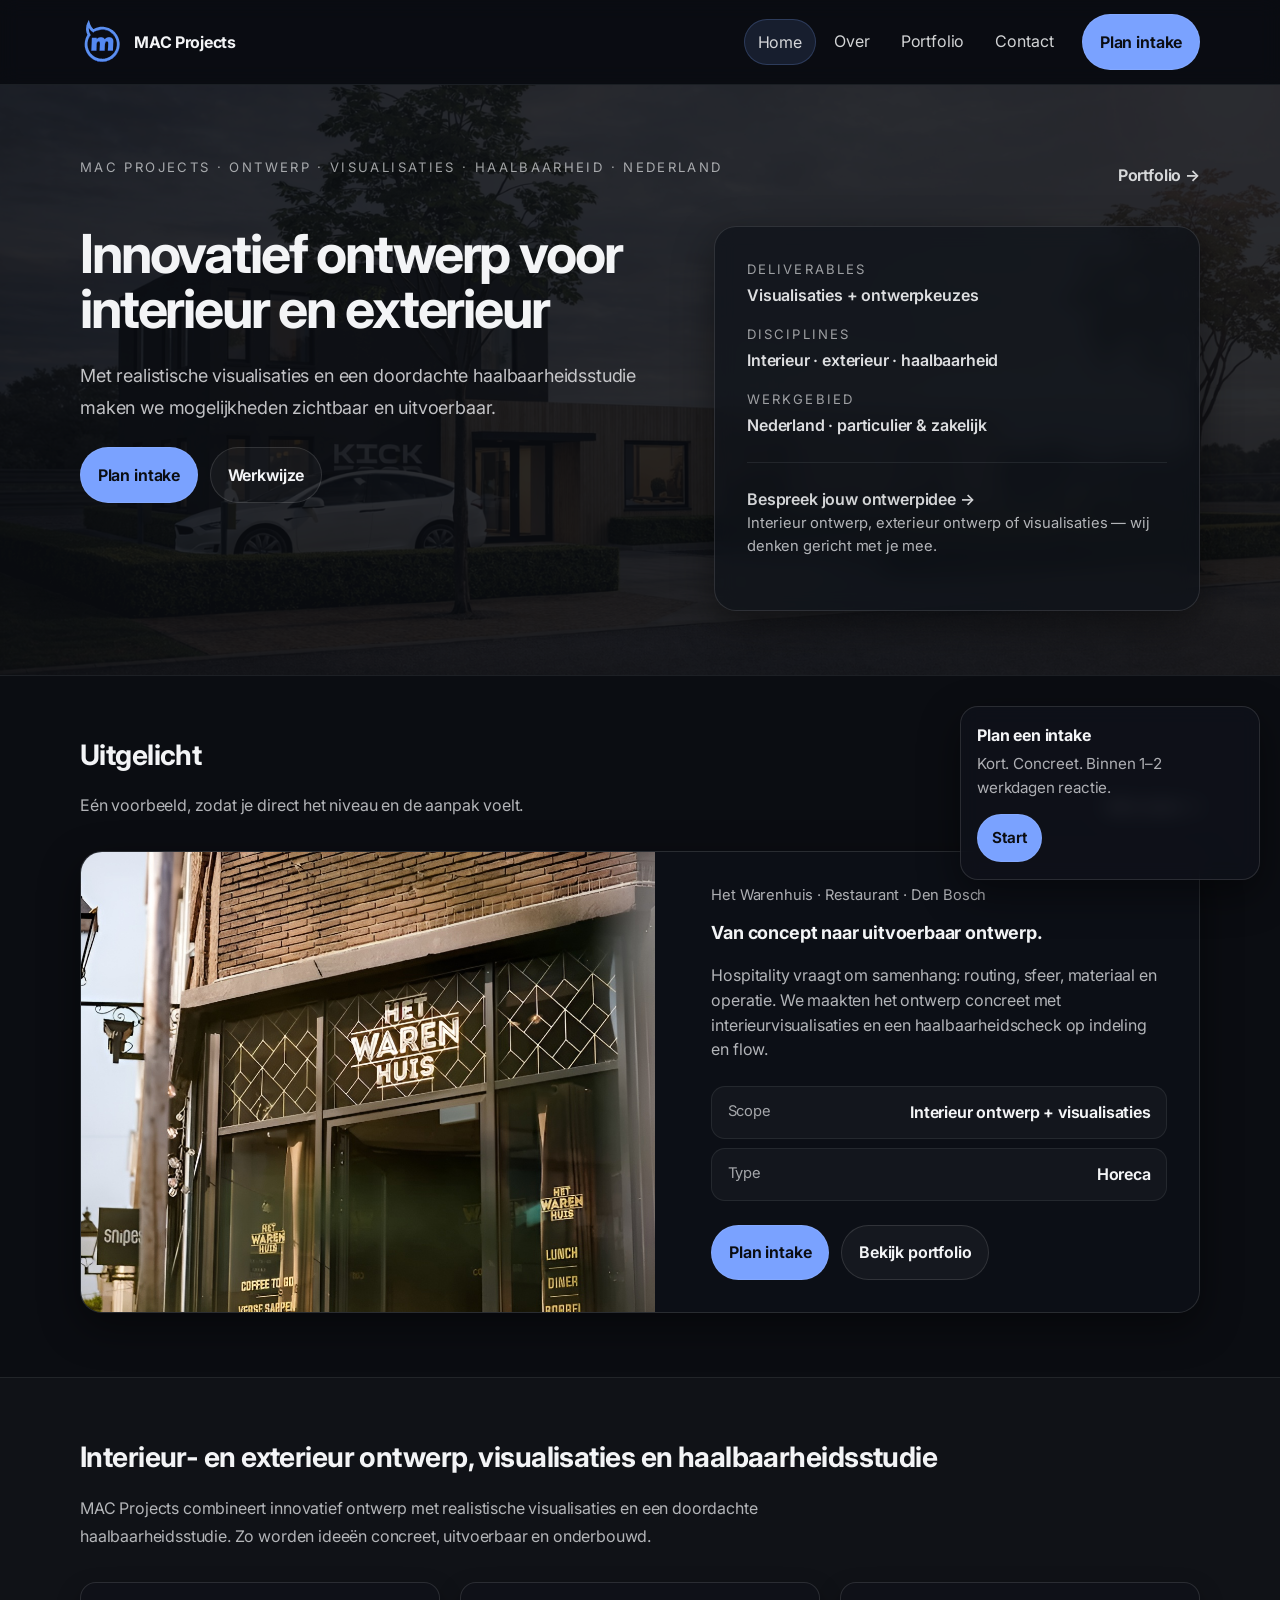
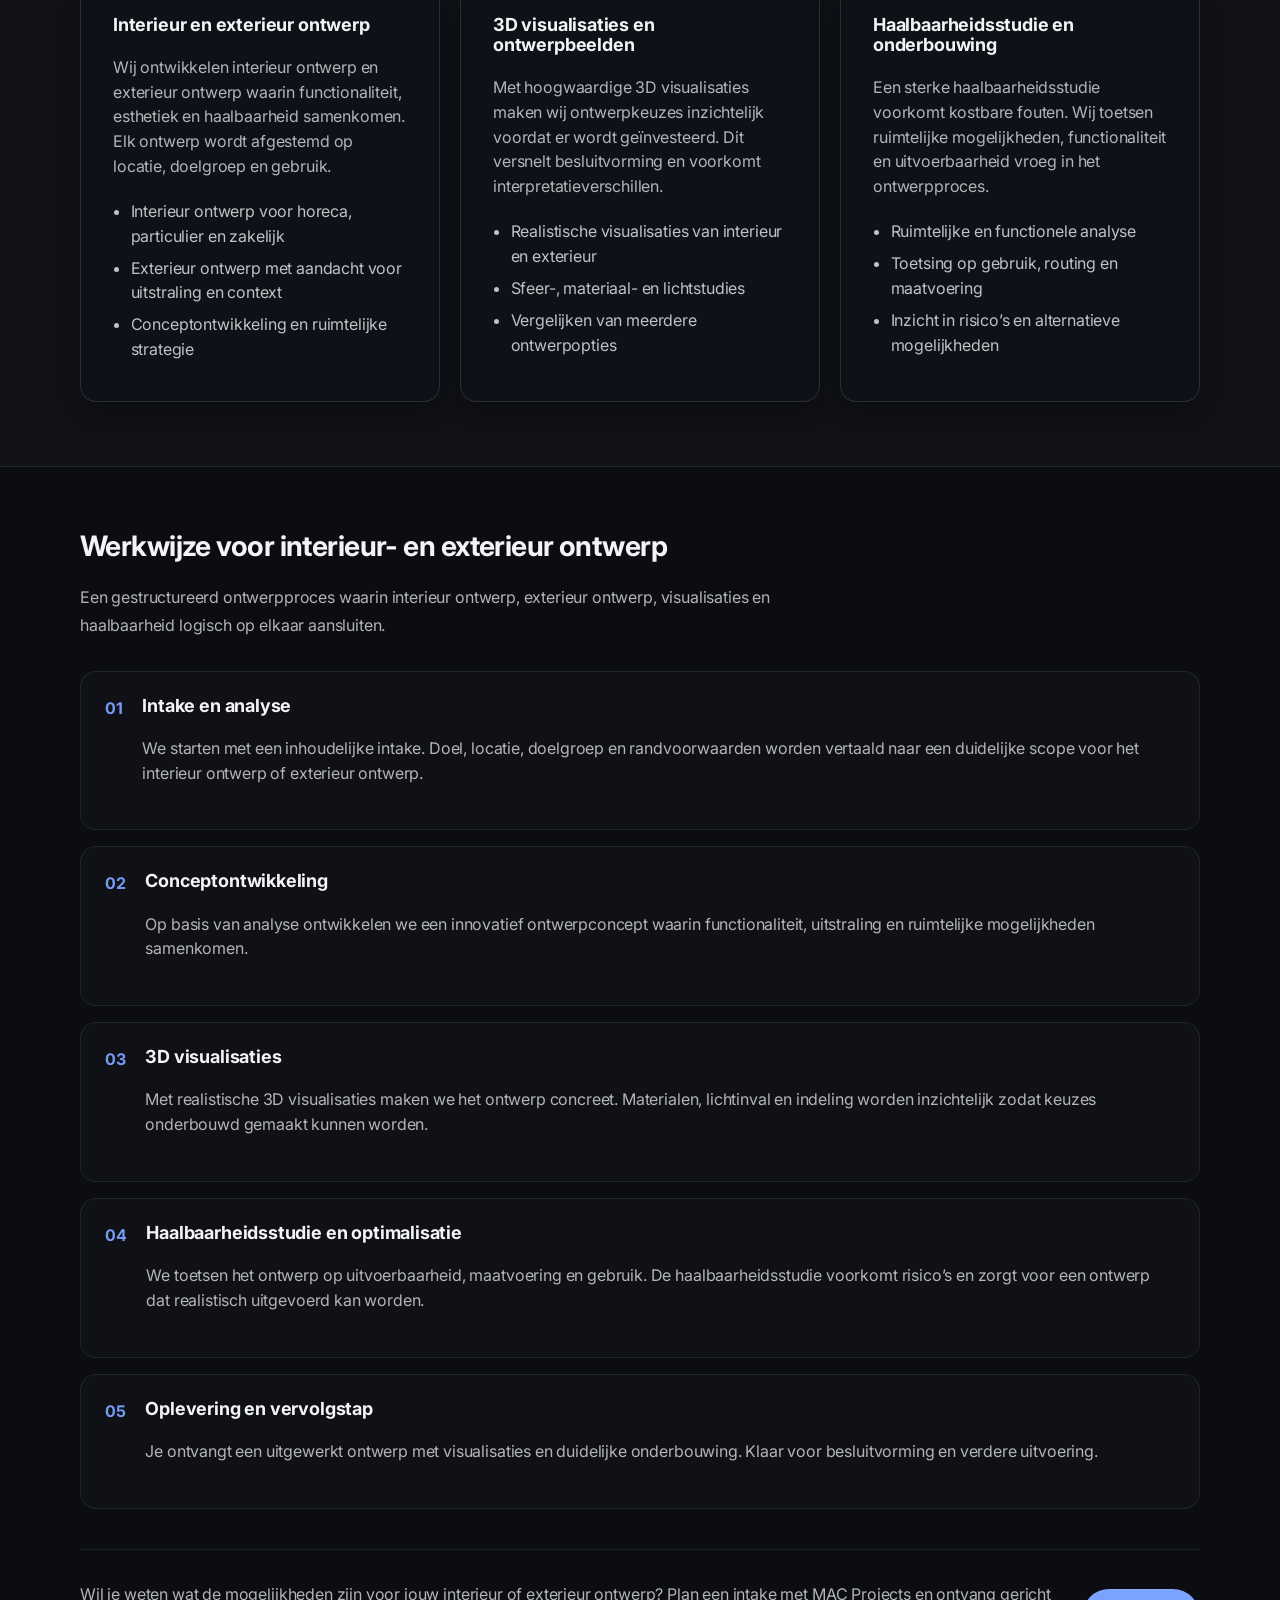
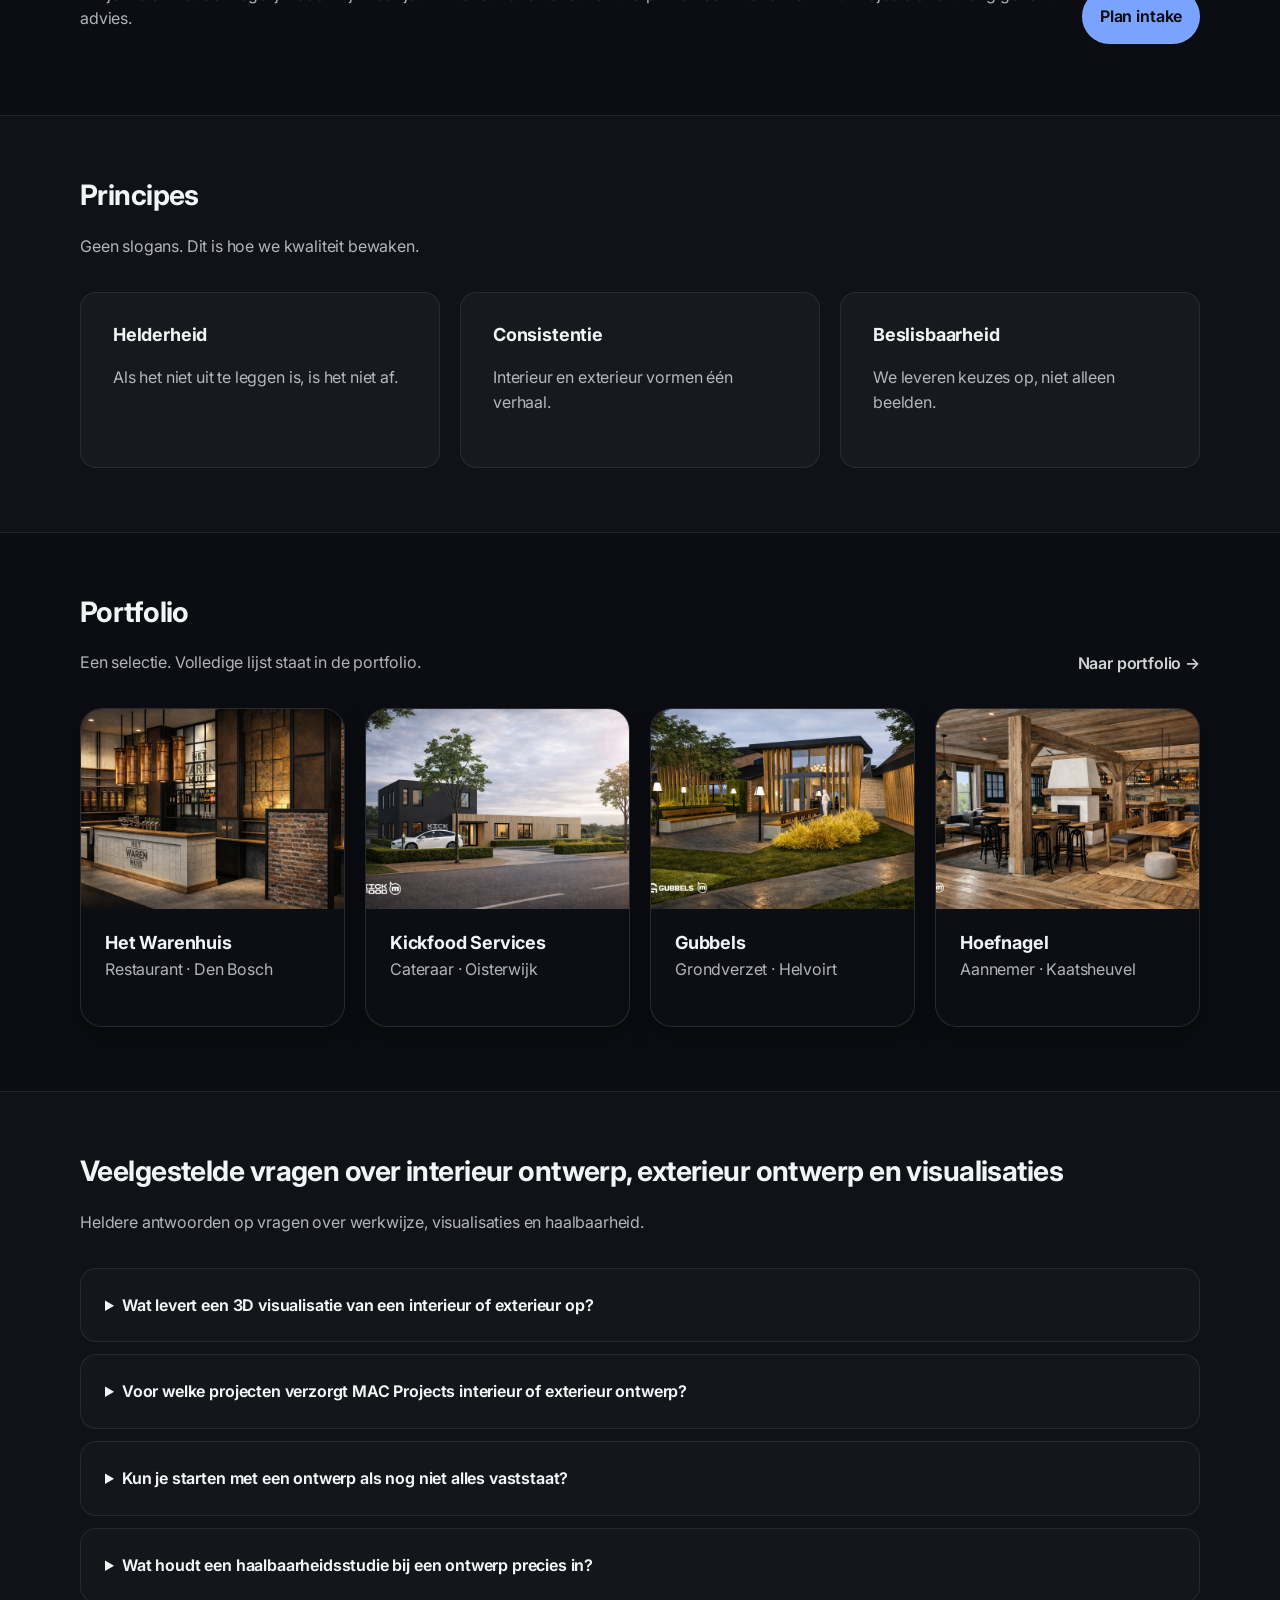
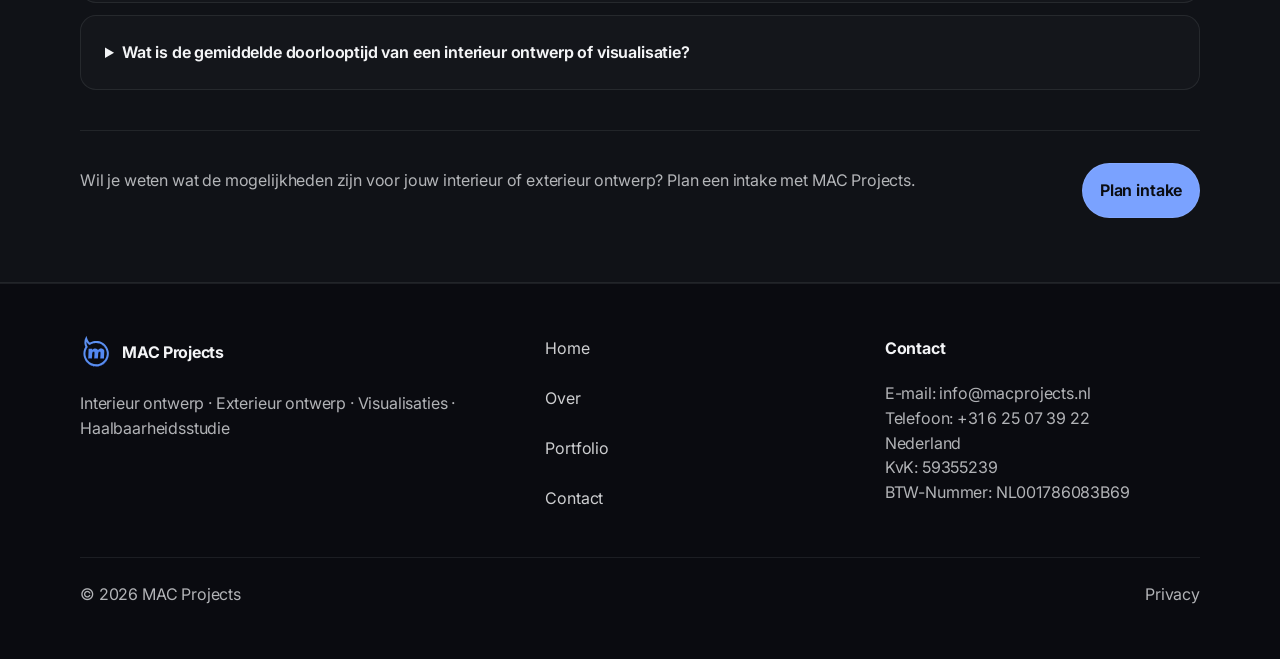
==== commit da6a63e2: "V1 - Comments" ====
--- a/index.html
+++ b/index.html
@@ -49,10 +49,8 @@
 </header>
 
 <main id="main">
-    <!-- HERO -->
     <section class="hero hero-editorial" aria-label="Intro">
         <div class="hero-bg" aria-hidden="true">
-            <!-- Replace: assets/hero.jpg -->
             <img src="assets/images/hero/hero.jpg" alt="" loading="eager" decoding="async" />
         </div>
 
@@ -109,7 +107,6 @@
         </div>
     </section>
 
-    <!-- FEATURED CASE (quiet, premium) -->
     <section class="section" aria-label="Uitgelichte case">
         <div class="container">
             <div class="section-head split">
@@ -148,7 +145,6 @@
         </div>
     </section>
 
-    <!-- SERVICES -->
     <section class="section section-muted" aria-label="Diensten">
         <div class="container">
             <div class="section-head">
@@ -200,7 +196,6 @@
         </div>
     </section>
 
-    <!-- PROCESS -->
     <section class="section" id="process" aria-label="Werkwijze interieur en exterieur ontwerp">
         <div class="container">
             <div class="section-head">
@@ -275,7 +270,6 @@
         </div>
     </section>
 
-    <!-- PRINCIPLES -->
     <section class="section section-muted" aria-label="Principes">
         <div class="container">
             <div class="section-head">
@@ -300,7 +294,6 @@
         </div>
     </section>
 
-    <!-- MINI PORTFOLIO STRIP -->
     <section class="section" aria-label="Selectie cases">
         <div class="container">
             <div class="section-head split">
@@ -314,7 +307,7 @@
             <div class="grid grid-4">
                 <article class="case">
                     <a aria-label='Het Warenhuis' class='case-link' href='/portfolio#cases'>
-                        <img src="assets/images/cases/het-warenhuis/01.jpg" alt="Het Warenhuis (placeholder)" loading="lazy" decoding="async" />
+                        <img src="assets/images/cases/het-warenhuis/1.png" alt="Het Warenhuis (placeholder)" loading="lazy" decoding="async" />
                         <div class="case-body">
                             <h3>Het Warenhuis</h3>
                             <p class="muted">Restaurant · Den Bosch</p>
@@ -355,7 +348,6 @@
         </div>
     </section>
 
-    <!-- FAQ -->
     <section class="section section-muted" aria-label="Veelgestelde vragen over interieur en exterieur ontwerp">
         <div class="container">
             <div class="section-head">
@@ -430,7 +422,6 @@
     </section>
 </main>
 
-<!-- Subtle: desktop sticky only; mobile bottom button -->
 <a aria-label='Plan intake' class='mobile-cta' href='/contact'>Plan intake</a>
 
 <aside class="sticky-cta" aria-label="Plan intake (desktop)">
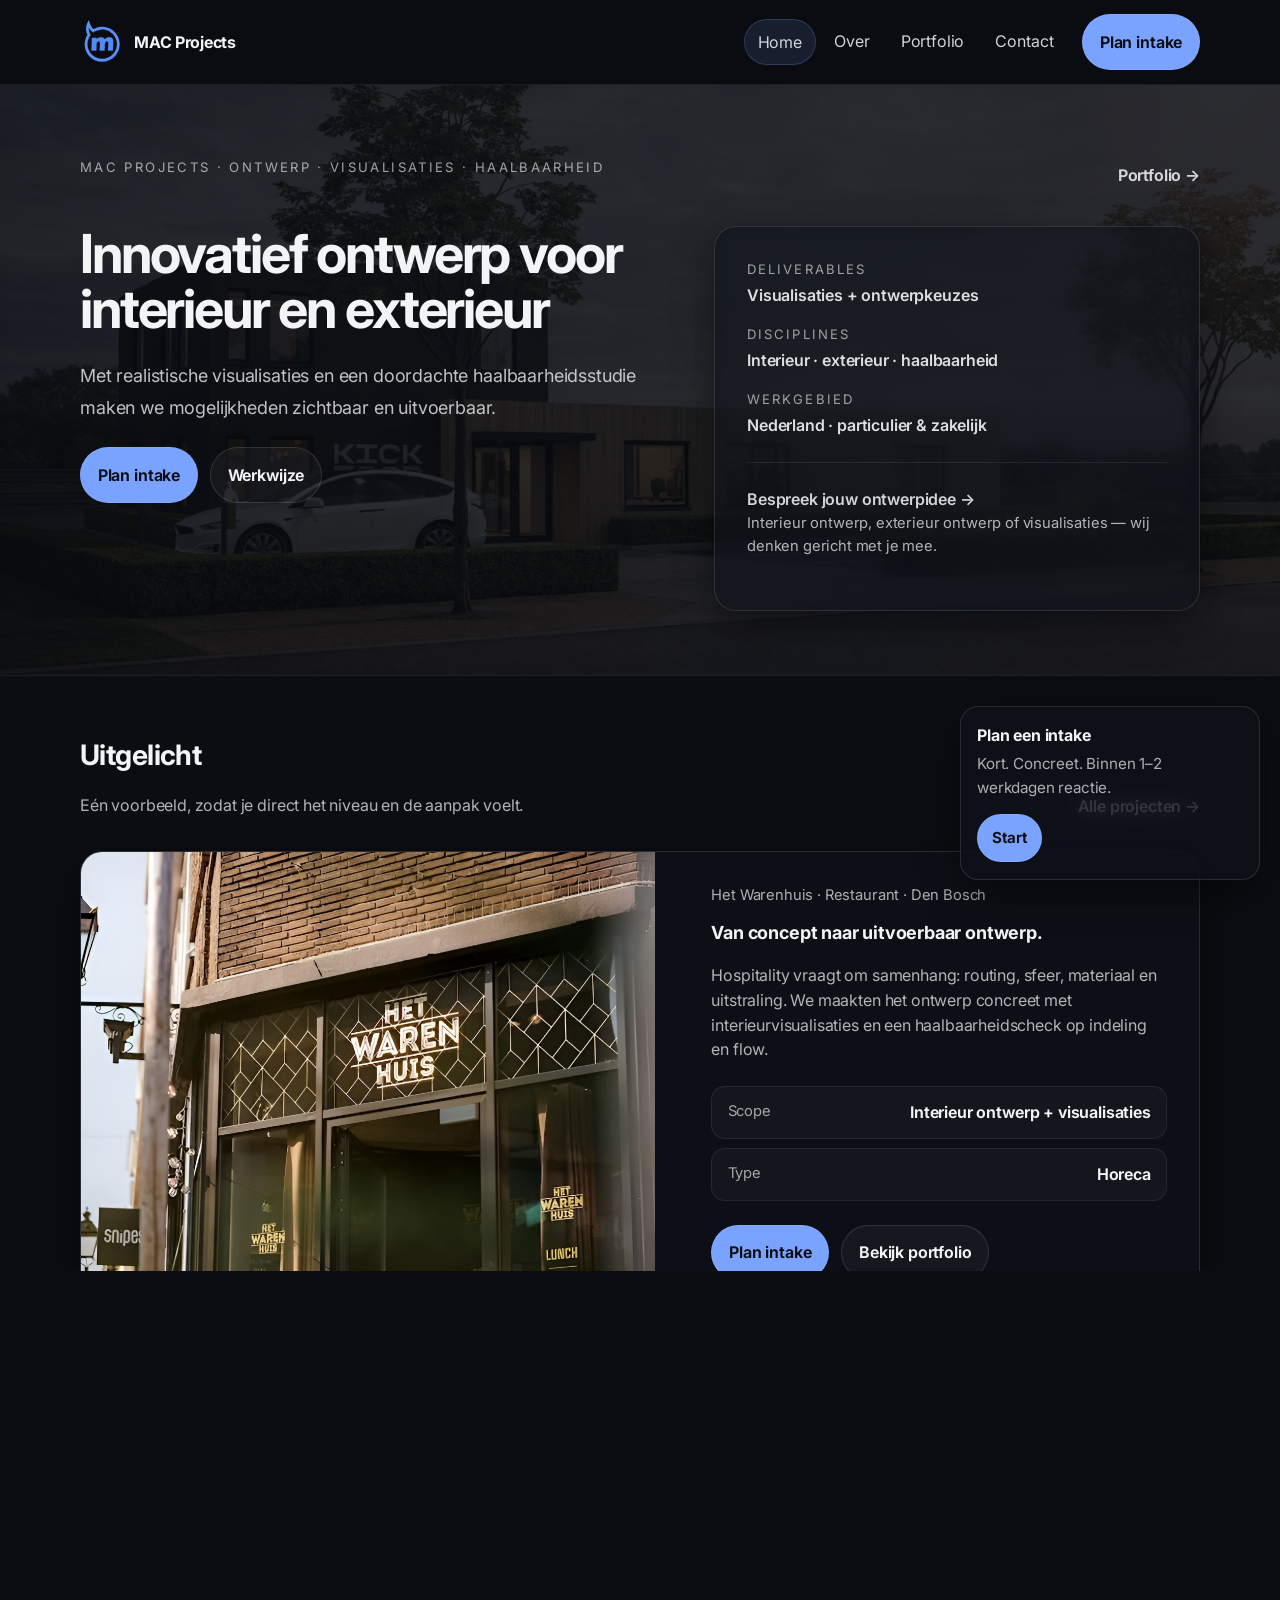
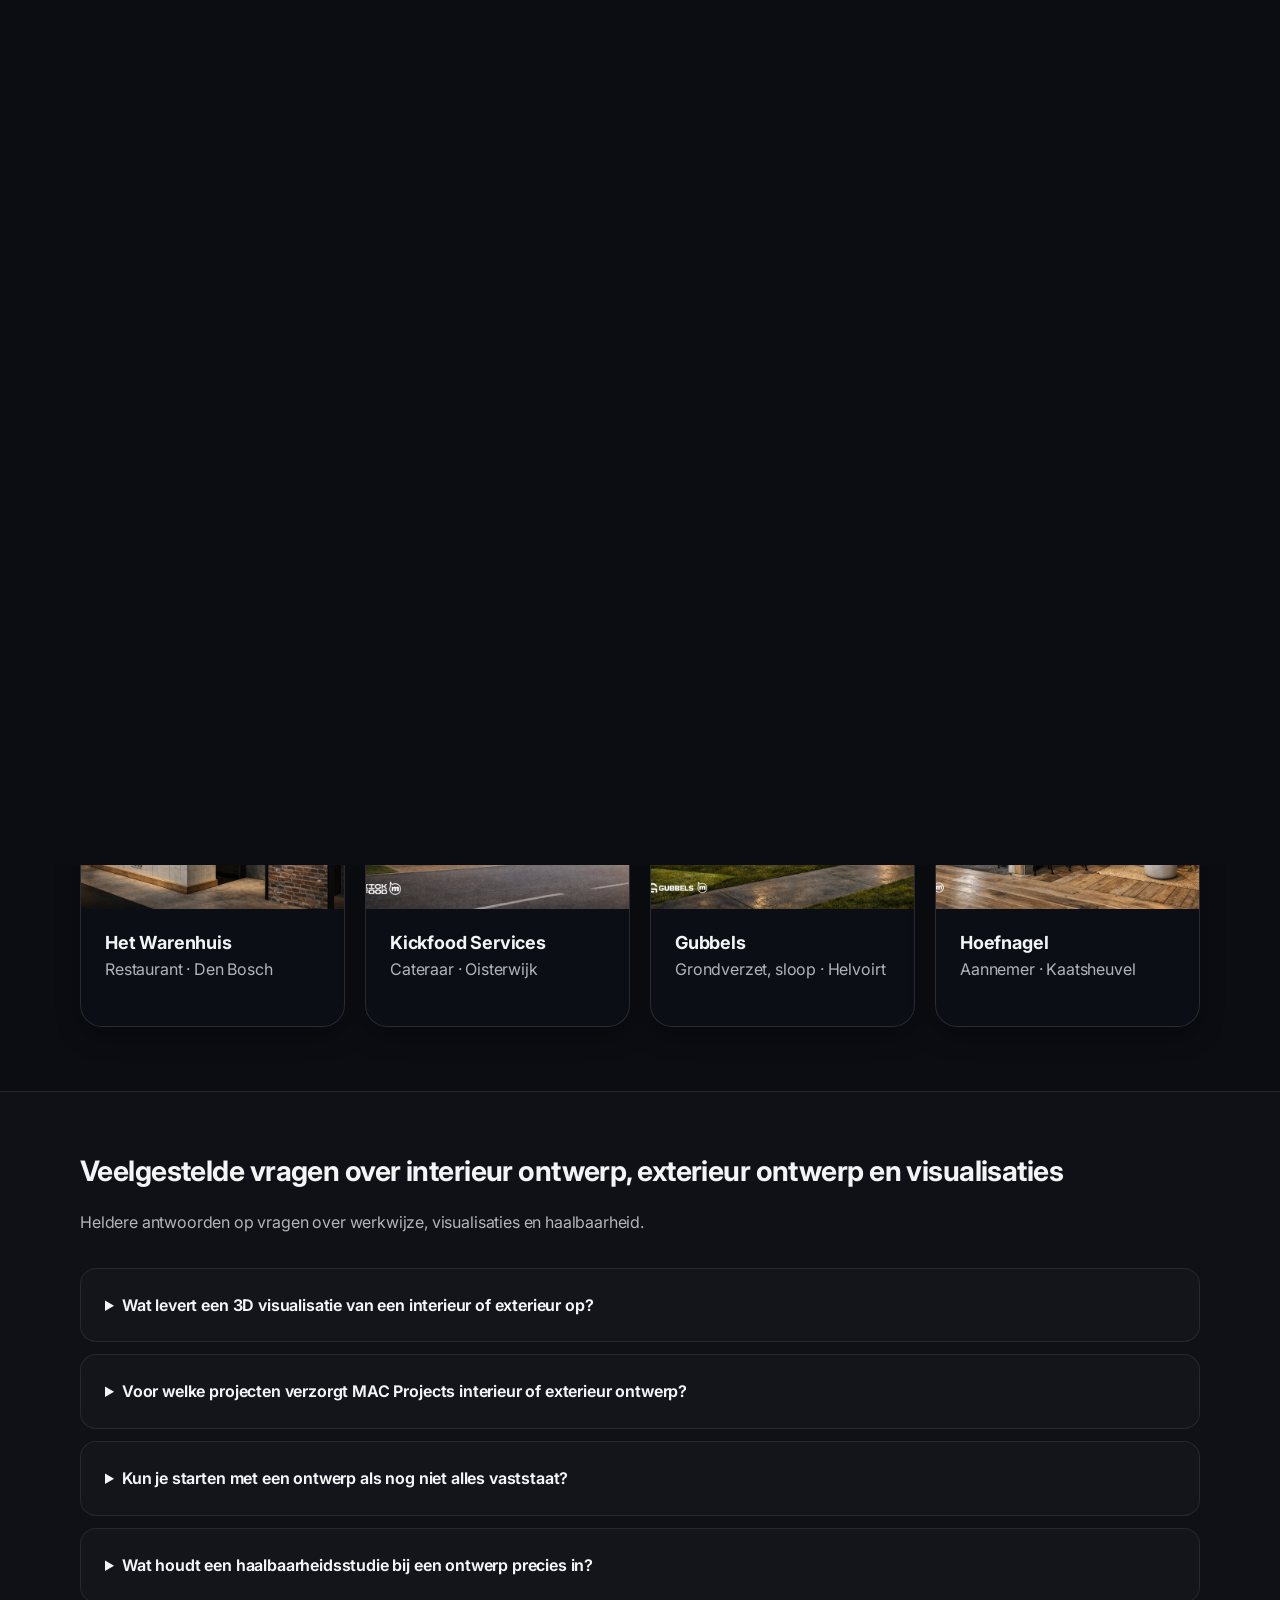
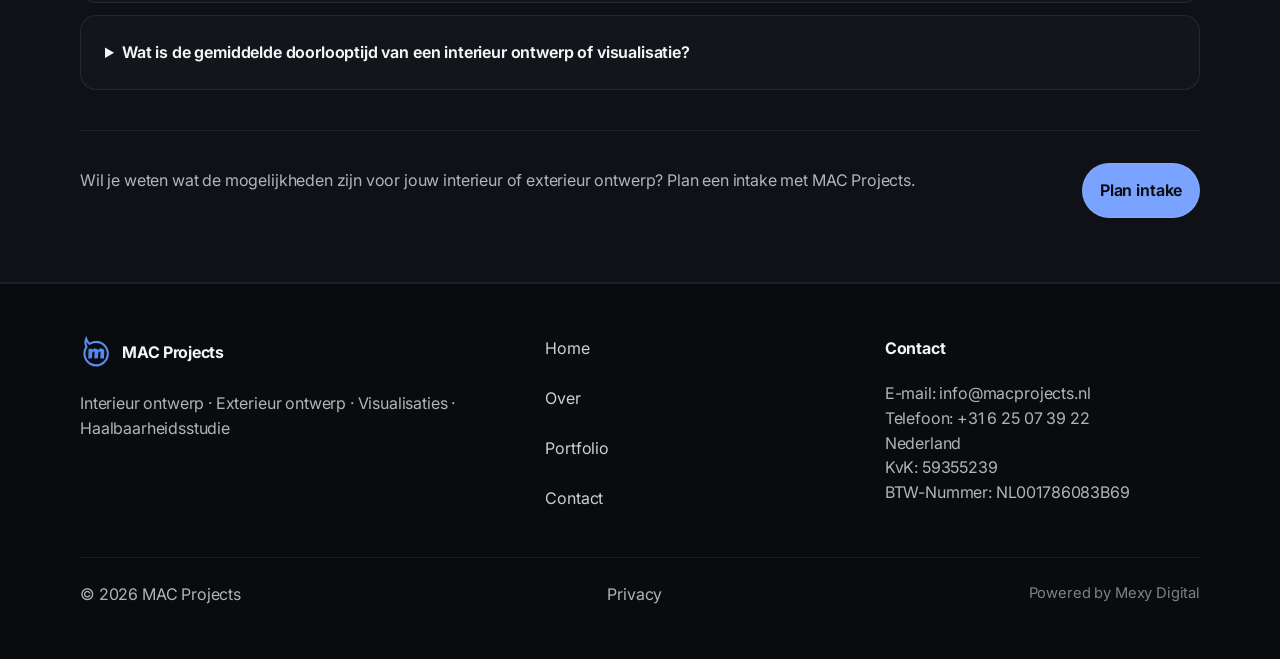
==== commit 53dd56ab: "V2" ====
--- a/index.html
+++ b/index.html
@@ -24,7 +24,7 @@
 
 <header class="site-header" data-header>
     <div class="container header-inner">
-        <a aria-label='MAC Projects — Home' class='brand' href='/'>
+        <a aria-label='MAC Projects — Home' class='brand' href='index.html'>
             <img class="brand-mark" src="assets/logo.svg" alt="MAC Projects logo" />
             <span class="brand-name">MAC Projects</span>
         </a>
@@ -35,15 +35,15 @@
             </button>
 
             <ul class="nav-list" data-nav-list>
-                <li><a aria-current='page' class='nav-link is-active' href='/'>Home</a></li>
-                <li><a class='nav-link' href='/over'>Over</a></li>
-                <li><a class='nav-link' href='/portfolio'>Portfolio</a></li>
-                <li><a class='nav-link' href='/contact'>Contact</a></li>
+                <li><a aria-current='page' class='nav-link is-active' href='index.html'>Home</a></li>
+                <li><a class='nav-link' href='over.html'>Over</a></li>
+                <li><a class='nav-link' href='portfolio.html'>Portfolio</a></li>
+                <li><a class='nav-link' href='contact.html'>Contact</a></li>
             </ul>
         </nav>
 
         <div class="header-cta">
-            <a class='btn btn-primary' href='/contact'>Plan intake</a>
+            <a class='btn btn-primary' href='contact.html'>Plan intake</a>
         </div>
     </div>
 </header>
@@ -56,8 +56,8 @@
 
         <div class="container hero-editorial-inner">
             <div class="hero-topline">
-                <p class="kicker">MAC Projects · ontwerp · visualisaties · haalbaarheid · Nederland</p>
-                <a aria-label='Bekijk portfolio' class='hero-link' href='/portfolio'>Portfolio →</a>
+                <p class="kicker">MAC Projects · ontwerp · visualisaties · haalbaarheid</p>
+                <a aria-label='Bekijk portfolio' class='hero-link' href='portfolio.html'>Portfolio →</a>
             </div>
 
             <div class="hero-editorial-grid">
@@ -71,7 +71,7 @@
                     </p>
 
                     <div class="hero-actions">
-                        <a class='btn btn-primary' href='/contact'>Plan intake</a>
+                        <a class='btn btn-primary' href='contact.html'>Plan intake</a>
                         <a class="btn btn-secondary" href="#process">Werkwijze</a>
                     </div>
                 </div>
@@ -94,7 +94,7 @@
                         </dl>
 
                         <div class="hero-rail-cta">
-                            <a aria-label='Bespreek jouw ontwerpidee voor interieur ontwerp, exterieur ontwerp of visualisaties' class='link' href='/contact'>
+                            <a aria-label='Bespreek jouw ontwerpidee voor interieur ontwerp, exterieur ontwerp of visualisaties' class='link' href='contact.html'>
                                 Bespreek jouw ontwerpidee →
                             </a>
                             <p class="muted small">
@@ -116,7 +116,7 @@
                         Eén voorbeeld, zodat je direct het niveau en de aanpak voelt.
                     </p>
                 </div>
-                <a aria-label='Bekijk alle cases' class='link' href='/portfolio#cases'>Alle cases →</a>
+                <a aria-label='Bekijk alle cases' class='link' href='portfolio.html#cases'>Alle projecten →</a>
             </div>
 
             <article class="featured">
@@ -127,7 +127,7 @@
                     <p class="tagline">Het Warenhuis · Restaurant · Den Bosch</p>
                     <h3>Van concept naar uitvoerbaar ontwerp.</h3>
                     <p class="muted">
-                        Hospitality vraagt om samenhang: routing, sfeer, materiaal en operatie. We maakten het ontwerp
+                        Hospitality vraagt om samenhang: routing, sfeer, materiaal en uitstraling. We maakten het ontwerp
                         concreet met interieurvisualisaties en een haalbaarheidscheck op indeling en flow.
                     </p>
 
@@ -137,8 +137,8 @@
                     </ul>
 
                     <div class="actions">
-                        <a class='btn btn-primary' href='/contact'>Plan intake</a>
-                        <a class='btn btn-secondary' href='/portfolio#cases'>Bekijk portfolio</a>
+                        <a class='btn btn-primary' href='contact.html'>Plan intake</a>
+                        <a class='btn btn-secondary' href='portfolio.html#cases'>Bekijk portfolio</a>
                     </div>
                 </div>
             </article>
@@ -263,7 +263,7 @@
                 <p class="muted">
                     Wil je weten wat de mogelijkheden zijn voor jouw interieur of exterieur ontwerp? Plan een intake met MAC Projects en ontvang gericht advies.
                 </p>
-                <a class='btn btn-primary' href='/contact'>
+                <a class='btn btn-primary' href='contact.html'>
                     Plan intake
                 </a>
             </div>
@@ -301,12 +301,12 @@
                     <h2>Portfolio</h2>
                     <p class="sub">Een selectie. Volledige lijst staat in de portfolio.</p>
                 </div>
-                <a class='link' href='/portfolio'>Naar portfolio →</a>
+                <a class='link' href='portfolio.html'>Naar portfolio →</a>
             </div>
 
             <div class="grid grid-4">
                 <article class="case">
-                    <a aria-label='Het Warenhuis' class='case-link' href='/portfolio#cases'>
+                    <a aria-label='Het Warenhuis' class='case-link' href='portfolio.html#cases'>
                         <img src="assets/images/cases/het-warenhuis/1.png" alt="Het Warenhuis (placeholder)" loading="lazy" decoding="async" />
                         <div class="case-body">
                             <h3>Het Warenhuis</h3>
@@ -316,7 +316,7 @@
                 </article>
 
                 <article class="case">
-                    <a aria-label='Kickfood Services' class='case-link' href='/portfolio#cases'>
+                    <a aria-label='Kickfood Services' class='case-link' href='portfolio.html#cases'>
                         <img src="assets/images/cases/kickfood-services/01.jpg" alt="Kickfood Services (placeholder)" loading="lazy" decoding="async" />
                         <div class="case-body">
                             <h3>Kickfood Services</h3>
@@ -326,17 +326,17 @@
                 </article>
 
                 <article class="case">
-                    <a aria-label='Gubbels' class='case-link' href='/portfolio#cases'>
+                    <a aria-label='Gubbels' class='case-link' href='portfolio.html#cases'>
                         <img src="assets/images/cases/gubbels/1.png" alt="Gubbels (placeholder)" loading="lazy" decoding="async" />
                         <div class="case-body">
                             <h3>Gubbels</h3>
-                            <p class="muted">Grondverzet · Helvoirt</p>
+                            <p class="muted">Grondverzet, sloop · Helvoirt</p>
                         </div>
                     </a>
                 </article>
 
                 <article class="case">
-                    <a aria-label='Familie Vermeer' class='case-link' href='/portfolio#cases'>
+                    <a aria-label='Familie Vermeer' class='case-link' href='portfolio.html#cases'>
                         <img src="assets/images/cases/hoefnagel/03.jpg" alt="Hoefnagel (placeholder)" loading="lazy" decoding="async" />
                         <div class="case-body">
                             <h3>Hoefnagel</h3>
@@ -416,19 +416,19 @@
                 <p class="muted">
                     Wil je weten wat de mogelijkheden zijn voor jouw interieur of exterieur ontwerp? Plan een intake met MAC Projects.
                 </p>
-                <a class='btn btn-primary' href='/contact'>Plan intake</a>
+                <a class='btn btn-primary' href='contact.html'>Plan intake</a>
             </div>
         </div>
     </section>
 </main>
 
-<a aria-label='Plan intake' class='mobile-cta' href='/contact'>Plan intake</a>
+<a aria-label='Plan intake' class='mobile-cta' href='contact.html'>Plan intake</a>
 
 <aside class="sticky-cta" aria-label="Plan intake (desktop)">
     <div class="sticky-cta-inner">
         <p class="sticky-title">Plan een intake</p>
         <p class="sticky-sub">Kort. Concreet. Binnen 1–2 werkdagen reactie.</p>
-        <a class='btn btn-primary btn-sm' href='/contact'>Start</a>
+        <a class='btn btn-primary btn-sm' href='contact.html'>Start</a>
     </div>
 </aside>
 
@@ -443,10 +443,10 @@
         </div>
 
         <nav class="footer-nav" aria-label="Footer navigatie">
-            <a href='/'>Home</a>
-            <a href='/over'>Over</a>
-            <a href='/portfolio'>Portfolio</a>
-            <a href='/contact'>Contact</a>
+            <a href='index.html'>Home</a>
+            <a href='over.html'>Over</a>
+            <a href='portfolio.html'>Portfolio</a>
+            <a href='contact.html'>Contact</a>
         </nav>
 
         <div class="footer-meta">
@@ -464,6 +464,7 @@
     <div class="container footer-bottom">
         <p class="muted">© <span data-year></span> MAC Projects</p>
         <p class="muted"><a href="#" aria-label="Privacy placeholder">Privacy</a></p>
+        <p class="muted footer-powered">Powered by Mexy Digital</p>
     </div>
 </footer>
 
--- a/assets/styles.css
+++ b/assets/styles.css
@@ -1134,6 +1134,8 @@
 	transform: translateY(0);
 }
 
+/* ── Gallery modal ─────────────────────────────────────────── */
+
 .modal[hidden] {
 	display: none;
 }
@@ -1142,325 +1144,473 @@
 	position: fixed;
 	inset: 0;
 	z-index: 1000;
-	display: grid;
-	place-items: center;
-	padding: 1rem;
 }
 
 .modal-backdrop {
 	position: absolute;
 	inset: 0;
-	background: rgba(0, 0, 0, .70);
+	background: rgba(5, 7, 11, .88);
+	backdrop-filter: blur(18px);
+	-webkit-backdrop-filter: blur(18px);
 }
 
 .modal-dialog {
 	position: relative;
-	width: min(1100px, 100%);
-	max-height: min(86vh, 900px);
-	display: grid;
-	grid-template-rows: auto 1fr auto;
-	border-radius: 18px;
-	border: 1px solid rgba(243, 244, 246, .14);
-	background: rgba(15, 18, 26, .92);
-	backdrop-filter: blur(10px);
-	box-shadow: var(--shadow);
+	width: 100%;
+	height: 100dvh;
+	display: grid;
+	grid-template-rows: auto 1fr auto auto;
+	background: transparent;
 	overflow: hidden;
 }
 
-.modal-head {
+/* Top bar */
+.modal-topbar {
 	display: flex;
 	justify-content: space-between;
+	align-items: center;
 	gap: 1rem;
-	padding: 1rem 1rem .85rem;
-	border-bottom: 1px solid rgba(243, 244, 246, .10);
+	padding: .9rem 1.25rem;
+	border-bottom: 1px solid rgba(243, 244, 246, .08);
+	background: rgba(11, 13, 18, .55);
+	backdrop-filter: blur(8px);
+	-webkit-backdrop-filter: blur(8px);
+}
+
+.modal-meta {
+	display: flex;
+	align-items: center;
+	gap: .9rem;
+	min-width: 0;
+	flex: 1;
+	overflow: hidden;
 }
 
 .modal-kicker {
-	margin: 0 0 .25rem;
-	font-size: .82rem;
-	letter-spacing: .16em;
+	font-size: .72rem;
+	letter-spacing: .15em;
 	text-transform: uppercase;
-	color: rgba(243, 244, 246, .62);
+	color: var(--accent);
+	white-space: nowrap;
+	flex-shrink: 0;
 }
 
 .modal-title {
 	margin: 0;
-	font-size: 1.25rem;
-	letter-spacing: -0.02em;
+	font-size: .95rem;
+	font-weight: 600;
+	letter-spacing: -0.01em;
+	white-space: nowrap;
+	overflow: hidden;
+	text-overflow: ellipsis;
 }
 
 .modal-sub {
-	margin: .15rem 0 0;
-}
-
-.modal-actions {
+	margin: 0;
+	font-size: .82rem;
+	white-space: nowrap;
+	overflow: hidden;
+	text-overflow: ellipsis;
+}
+
+.modal-topbar-right {
 	display: flex;
-	align-items: start;
-	gap: .5rem;
-}
-
-.icon-btn {
-	width: 42px;
-	height: 42px;
-	border-radius: 12px;
-	border: 1px solid rgba(243, 244, 246, .16);
-	background: rgba(243, 244, 246, .04);
-	color: rgba(243, 244, 246, .92);
+	align-items: center;
+	gap: .85rem;
+	flex-shrink: 0;
+}
+
+.modal-counter {
+	font-size: .8rem;
+	letter-spacing: .02em;
+	color: rgba(243, 244, 246, .45);
+}
+
+.modal-close-btn {
+	display: grid;
+	place-items: center;
+	width: 38px;
+	height: 38px;
+	border-radius: 10px;
+	border: 1px solid rgba(243, 244, 246, .12);
+	background: rgba(243, 244, 246, .05);
+	color: rgba(243, 244, 246, .75);
 	cursor: pointer;
-	font-size: 1.05rem;
-}
-
-.icon-btn:hover {
-	background: rgba(243, 244, 246, .06);
-}
-
-.modal-body {
+	transition: background var(--dur) var(--ease), color var(--dur) var(--ease), border-color var(--dur) var(--ease);
+}
+
+.modal-close-btn:hover {
+	background: rgba(243, 244, 246, .10);
+	color: var(--text);
+	border-color: rgba(243, 244, 246, .22);
+}
+
+/* Image stage */
+.modal-stage {
 	position: relative;
-	display: grid;
-	grid-template-columns: 52px 1fr 52px;
+	min-height: 0;
+	overflow: hidden;
+	display: flex;
 	align-items: center;
-	gap: .75rem;
-	padding: 1rem;
+	justify-content: center;
 }
 
 .modal-figure {
 	margin: 0;
+	width: 100%;
+	height: 100%;
+	display: flex;
+	align-items: center;
+	justify-content: center;
+	padding: 1.25rem 5.5rem;
+	box-sizing: border-box;
+	overflow: hidden;
+}
+
+.modal-figure img {
+	max-width: 100%;
+	max-height: 100%;
+	width: auto;
+	height: auto;
+	object-fit: contain;
+	border-radius: 8px;
+	display: block;
+	box-shadow: 0 20px 60px rgba(0, 0, 0, .5);
+	animation: gallery-img-in .22s cubic-bezier(.2, .8, .2, 1) both;
+}
+
+@keyframes gallery-img-in {
+	from { opacity: 0; transform: scale(.97); }
+	to   { opacity: 1; transform: scale(1); }
+}
+
+/* Nav arrows */
+.modal-nav {
+	position: absolute;
+	top: 50%;
+	transform: translateY(-50%);
+	z-index: 2;
+	display: grid;
+	place-items: center;
+	width: 46px;
+	height: 56px;
 	border-radius: 14px;
-	border: 1px solid rgba(243, 244, 246, .12);
-	background: rgba(0, 0, 0, .15);
+	border: 1px solid rgba(243, 244, 246, .13);
+	background: rgba(11, 13, 18, .60);
+	backdrop-filter: blur(8px);
+	-webkit-backdrop-filter: blur(8px);
+	color: rgba(243, 244, 246, .80);
+	cursor: pointer;
+	transition: background var(--dur) var(--ease), color var(--dur) var(--ease), border-color var(--dur) var(--ease);
+}
+
+.modal-nav--prev { left: 1rem; }
+.modal-nav--next { right: 1rem; }
+
+.modal-nav:hover {
+	background: rgba(122, 162, 255, .12);
+	color: var(--text);
+	border-color: rgba(122, 162, 255, .28);
+}
+
+.modal-nav:disabled {
+	opacity: .25;
+	cursor: default;
+}
+
+/* Thumbnail strip */
+.modal-thumbstrip {
+	display: grid;
+	grid-template-columns: 38px minmax(0, 1fr) 38px;
+	align-items: center;
+	gap: 8px;
+	padding: .65rem 1rem;
+	border-top: 1px solid rgba(243, 244, 246, .08);
+	background: rgba(11, 13, 18, .55);
+}
+
+.thumbs-viewport {
 	overflow: hidden;
-	position: relative;
-}
-
-.modal-figure img {
 	width: 100%;
-	height: min(60vh, 560px);
-	object-fit: contain;
-	background: rgba(0, 0, 0, .20);
-}
-
-.modal-counter {
-	position: absolute;
-	right: 10px;
-	bottom: 10px;
-	margin: 0;
-	padding: .35rem .55rem;
-	border-radius: 999px;
-	background: rgba(11, 13, 18, .65);
-	border: 1px solid rgba(243, 244, 246, .14);
-}
-
-.nav-btn {
-	width: 44px;
-	height: 44px;
-	border-radius: 999px;
-	border: 1px solid rgba(243, 244, 246, .16);
-	background: rgba(243, 244, 246, .04);
-	color: rgba(243, 244, 246, .92);
-	cursor: pointer;
-	font-size: 1.6rem;
-	line-height: 1;
-	display: grid;
-	place-items: center;
-}
-
-.nav-btn:hover {
-	background: rgba(243, 244, 246, .06);
-}
-
-.nav-btn:disabled {
-	opacity: .45;
-	cursor: default;
-}
-
-.modal-foot {
-	padding: .85rem 1rem 1rem;
-	border-top: 1px solid rgba(243, 244, 246, .10);
 }
 
 .thumbs {
 	display: flex;
-	gap: .5rem;
-	overflow-x: auto;
-	padding-bottom: .25rem;
+	gap: 8px;
+	width: max-content;
 }
 
 .thumb {
-	border: 1px solid rgba(243, 244, 246, .14);
-	background: rgba(243, 244, 246, .03);
-	border-radius: 10px;
+	flex: 0 0 auto;
+	width: 80px;
+	height: 54px;
+	border-radius: 8px;
+	border: 2px solid transparent;
+	background: rgba(243, 244, 246, .04);
 	overflow: hidden;
-	width: 88px;
-	height: 56px;
-	flex: 0 0 auto;
 	cursor: pointer;
+	padding: 0;
+	opacity: .5;
+	transition: opacity var(--dur) var(--ease), border-color var(--dur) var(--ease);
 }
 
 .thumb img {
+	display: block;
 	width: 100%;
 	height: 100%;
 	object-fit: cover;
 }
 
 .thumb.is-active {
-	border-color: rgba(122, 162, 255, .45);
-}
-
+	border-color: var(--accent);
+	opacity: 1;
+}
+
+.thumb:hover:not(.is-active) {
+	opacity: .78;
+}
+
+.thumbs-btn {
+	display: grid;
+	place-items: center;
+	width: 34px;
+	height: 34px;
+	border-radius: 8px;
+	border: 1px solid rgba(243, 244, 246, .10);
+	background: transparent;
+	color: rgba(243, 244, 246, .50);
+	cursor: pointer;
+	transition: background var(--dur) var(--ease), color var(--dur) var(--ease);
+}
+
+.thumbs-btn:hover {
+	background: rgba(243, 244, 246, .06);
+	color: rgba(243, 244, 246, .85);
+}
+
+.thumbs-btn:disabled {
+	opacity: .2;
+	cursor: default;
+}
+
+/* Hint bar */
 .modal-hint {
-	margin: .65rem 0 0;
-}
-
-@media (max-width: 520px) {
-	.modal-body {
-		grid-template-columns: 44px 1fr 44px;
-	}
+	text-align: center;
+	padding: .3rem .75rem .4rem;
+	background: rgba(11, 13, 18, .55);
+	margin: 0;
+	color: rgba(243, 244, 246, .28);
+	font-size: .72rem;
+	letter-spacing: .01em;
+	border-top: 1px solid rgba(243, 244, 246, .05);
+}
+
+/* Mobile */
+@media (max-width: 640px) {
+	.modal-meta {
+		gap: .5rem;
+	}
+
+	.modal-sub {
+		display: none;
+	}
+
+	.modal-figure {
+		padding: 1rem 3.75rem;
+	}
+
+	.modal-nav {
+		width: 38px;
+		height: 48px;
+	}
+
+	.modal-nav--prev { left: .5rem; }
+	.modal-nav--next { right: .5rem; }
 
 	.thumb {
-		width: 76px;
-		height: 52px;
-	}
-}
-
-.thumbs-nav {
-	display: grid;
-	grid-template-columns: 44px minmax(0, 1fr) 44px;
-	align-items: center;
-	gap: 12px;
-	width: 100%;
-}
-
-.thumbs-viewport {
+		width: 64px;
+		height: 46px;
+	}
+}
+
+@media (max-width: 380px) {
+	.modal-figure {
+		padding: .75rem 3.25rem;
+	}
+
+	.modal-kicker {
+		display: none;
+	}
+}
+
+/* ─────────────────────────────────────
+   PAGE & SCROLL ANIMATIONS
+   ───────────────────────────────────── */
+
+body {
+	animation: mac-page-enter .38s ease both;
+}
+
+@keyframes mac-page-enter {
+	from { opacity: 0; }
+	to   { opacity: 1; }
+}
+
+@media (prefers-reduced-motion: no-preference) {
+	[data-anim] {
+		opacity: 0;
+		transform: translateY(26px);
+		transition: opacity .65s cubic-bezier(.2, .8, .2, 1),
+		            transform .65s cubic-bezier(.2, .8, .2, 1);
+	}
+
+	[data-anim].is-visible {
+		opacity: 1;
+		transform: none;
+	}
+}
+
+/* ─────────────────────────────────────
+   HOVER MICRO-ANIMATIONS
+   ───────────────────────────────────── */
+
+.card {
+	transition: border-color var(--dur) var(--ease),
+	            box-shadow .30s var(--ease),
+	            transform .30s var(--ease);
+}
+
+.card:hover {
+	transform: translateY(-5px);
+	box-shadow: 0 28px 60px rgba(0, 0, 0, .55);
+	border-color: rgba(243, 244, 246, .20);
+}
+
+.card-quiet:hover {
+	background: rgba(243, 244, 246, .05);
+}
+
+.case-card {
+	transition: border-color var(--dur) var(--ease),
+	            box-shadow .30s var(--ease),
+	            transform .30s var(--ease);
+}
+
+.case-card:hover {
+	transform: translateY(-5px);
+	box-shadow: 0 28px 60px rgba(0, 0, 0, .55);
+	border-color: rgba(243, 244, 246, .22);
+}
+
+.case-media-btn {
 	overflow: hidden;
-	width: 100%;
-}
-
-.thumbs {
-	display: flex;
-	gap: 12px;
-	transition: transform 0.3s ease;
-	will-change: transform;
-}
-
-.thumb {
-	flex: 0 0 calc((100% - 48px) / 5);
-	min-width: 0;
-	padding: 0;
-	border: 1px solid rgba(255,255,255,0.12);
-	background: transparent;
-	border-radius: 10px;
+}
+
+.case-media-btn img {
+	transition: transform .55s cubic-bezier(.2, .8, .2, 1);
+}
+
+.case-media-btn:hover img {
+	transform: scale(1.06);
+}
+
+.case {
+	transition: border-color var(--dur) var(--ease),
+	            box-shadow .30s var(--ease),
+	            transform .30s var(--ease);
+}
+
+.case:hover {
+	transform: translateY(-4px);
+	box-shadow: 0 24px 52px rgba(0, 0, 0, .5);
+	border-color: rgba(243, 244, 246, .20);
+}
+
+.case img {
+	transition: transform .55s cubic-bezier(.2, .8, .2, 1);
+}
+
+.case:hover img {
+	transform: scale(1.06);
+}
+
+.featured {
+	transition: border-color .30s var(--ease),
+	            box-shadow .30s var(--ease);
+}
+
+.featured:hover {
+	border-color: rgba(243, 244, 246, .20);
+	box-shadow: 0 28px 64px rgba(0, 0, 0, .5);
+}
+
+.featured-media {
 	overflow: hidden;
-	cursor: pointer;
-}
-
-.thumb img {
-	display: block;
-	width: 100%;
-	height: 72px;
-	object-fit: cover;
-}
-
-.thumb.is-active {
-	border-color: rgba(255,255,255,0.45);
-}
-
-.thumbs-btn {
-	width: 44px;
-	height: 44px;
-	border: 1px solid rgba(255,255,255,0.12);
-	border-radius: 999px;
-	background: rgba(255,255,255,0.04);
-	color: #fff;
-	font-size: 24px;
-	line-height: 1;
-	cursor: pointer;
-}
-
-.thumbs-btn:disabled {
-	opacity: 0.35;
-	cursor: default;
-}
-
-@media (max-width: 900px) {
-	.thumb {
-		flex: 0 0 calc((100% - 36px) / 4);
-	}
-}
-
-@media (max-width: 640px) {
-	.thumb {
-		flex: 0 0 calc((100% - 24px) / 3);
-	}
-
-	.thumb img {
-		height: 64px;
-	}
-}
-
-.thumbs-nav {
-	display: grid;
-	grid-template-columns: 44px minmax(0, 1fr) 44px;
-	align-items: center;
-	gap: 12px;
-	width: 100%;
-}
-
-.thumbs-viewport {
-	width: 100%;
-	overflow: hidden;
-}
-
-.thumbs {
-	display: flex;
-	gap: 12px;
-	width: max-content;
-}
-
-.thumb {
-	flex: 0 0 auto;
-	width: 110px;
-	padding: 0;
-	border: 1px solid rgba(255,255,255,0.12);
-	background: transparent;
-	border-radius: 10px;
-	overflow: hidden;
-	cursor: pointer;
-}
-
-.thumb img {
-	display: block;
-	width: 110px;
-	height: 72px;
-	object-fit: cover;
-}
-
-.thumb.is-active {
-	border-color: rgba(255,255,255,0.45);
-}
-
-.thumbs-btn {
-	width: 44px;
-	height: 44px;
-	border: 1px solid rgba(255,255,255,0.12);
-	border-radius: 999px;
-	background: rgba(255,255,255,0.04);
-	color: #fff;
-	font-size: 24px;
-	line-height: 1;
-	cursor: pointer;
-}
-
-.thumbs-btn:disabled {
-	opacity: 0.35;
-	cursor: default;
-}
-
-@media (max-width: 640px) {
-	.thumb,
-	.thumb img {
-		width: 90px;
-	}
-
-	.thumb img {
-		height: 60px;
-	}
+}
+
+.featured-media img {
+	transition: transform .6s cubic-bezier(.2, .8, .2, 1);
+}
+
+.featured:hover .featured-media img {
+	transform: scale(1.04);
+}
+
+.steps li {
+	transition: border-color var(--dur) var(--ease),
+	            background var(--dur) var(--ease);
+}
+
+.steps li:hover {
+	background: rgba(122, 162, 255, .04);
+	border-color: rgba(122, 162, 255, .20);
+}
+
+.faq-item {
+	transition: border-color var(--dur) var(--ease),
+	            background var(--dur) var(--ease);
+}
+
+.faq-item[open] {
+	border-color: rgba(243, 244, 246, .18);
+	background: rgba(243, 244, 246, .03);
+}
+
+.filter {
+	transition: background var(--dur) var(--ease),
+	            border-color var(--dur) var(--ease),
+	            color var(--dur) var(--ease),
+	            transform .15s var(--ease);
+}
+
+.filter:active {
+	transform: scale(.95);
+}
+
+.nav-link {
+	transition: background var(--dur) var(--ease),
+	            color var(--dur) var(--ease);
+}
+
+.btn-primary:hover {
+	box-shadow: 0 8px 28px rgba(122, 162, 255, .28);
+}
+
+/* ─────────────────────────────────────
+   FOOTER: POWERED BY
+   ───────────────────────────────────── */
+
+.footer-powered {
+	font-size: var(--small);
+	opacity: .70;
+}
+
+.footer-powered a {
+	color: var(--accent);
+	font-weight: 500;
+	transition: opacity var(--dur) var(--ease);
+}
+
+.footer-powered a:hover {
+	opacity: .85;
 }
